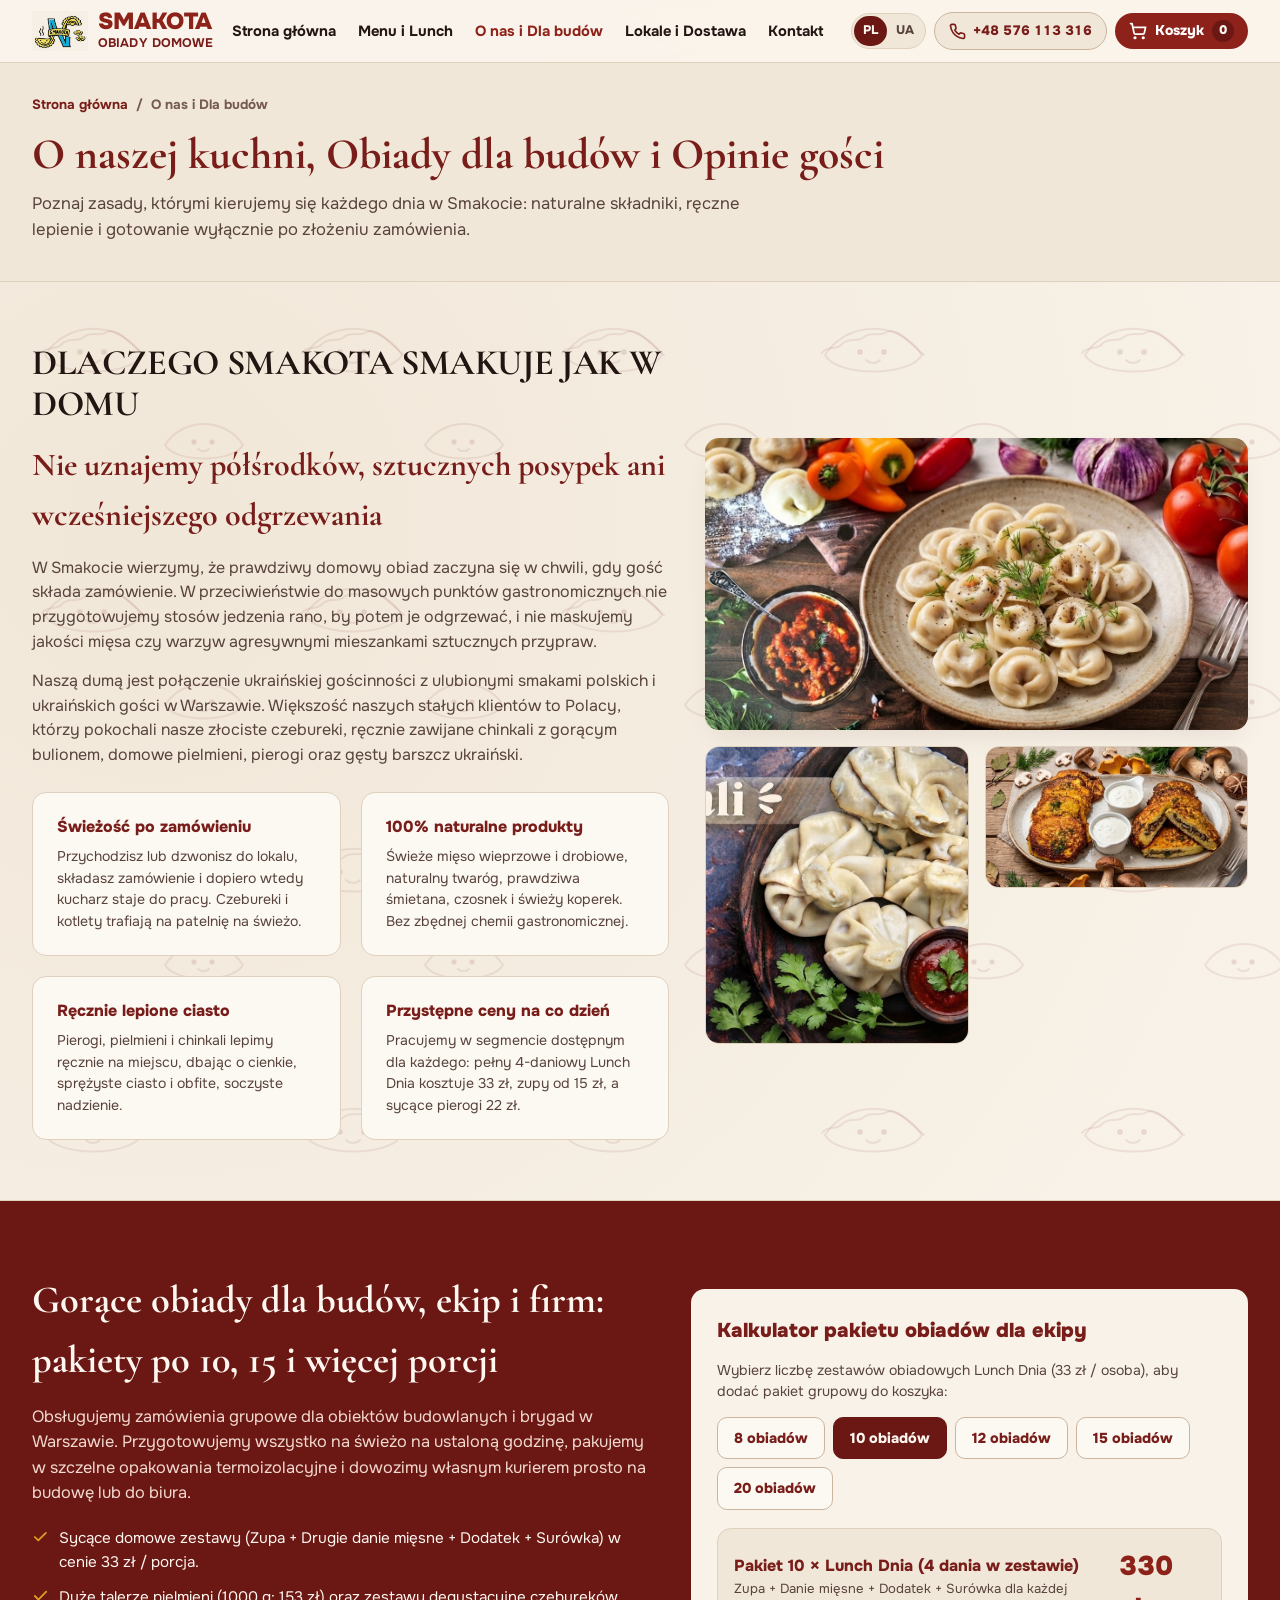
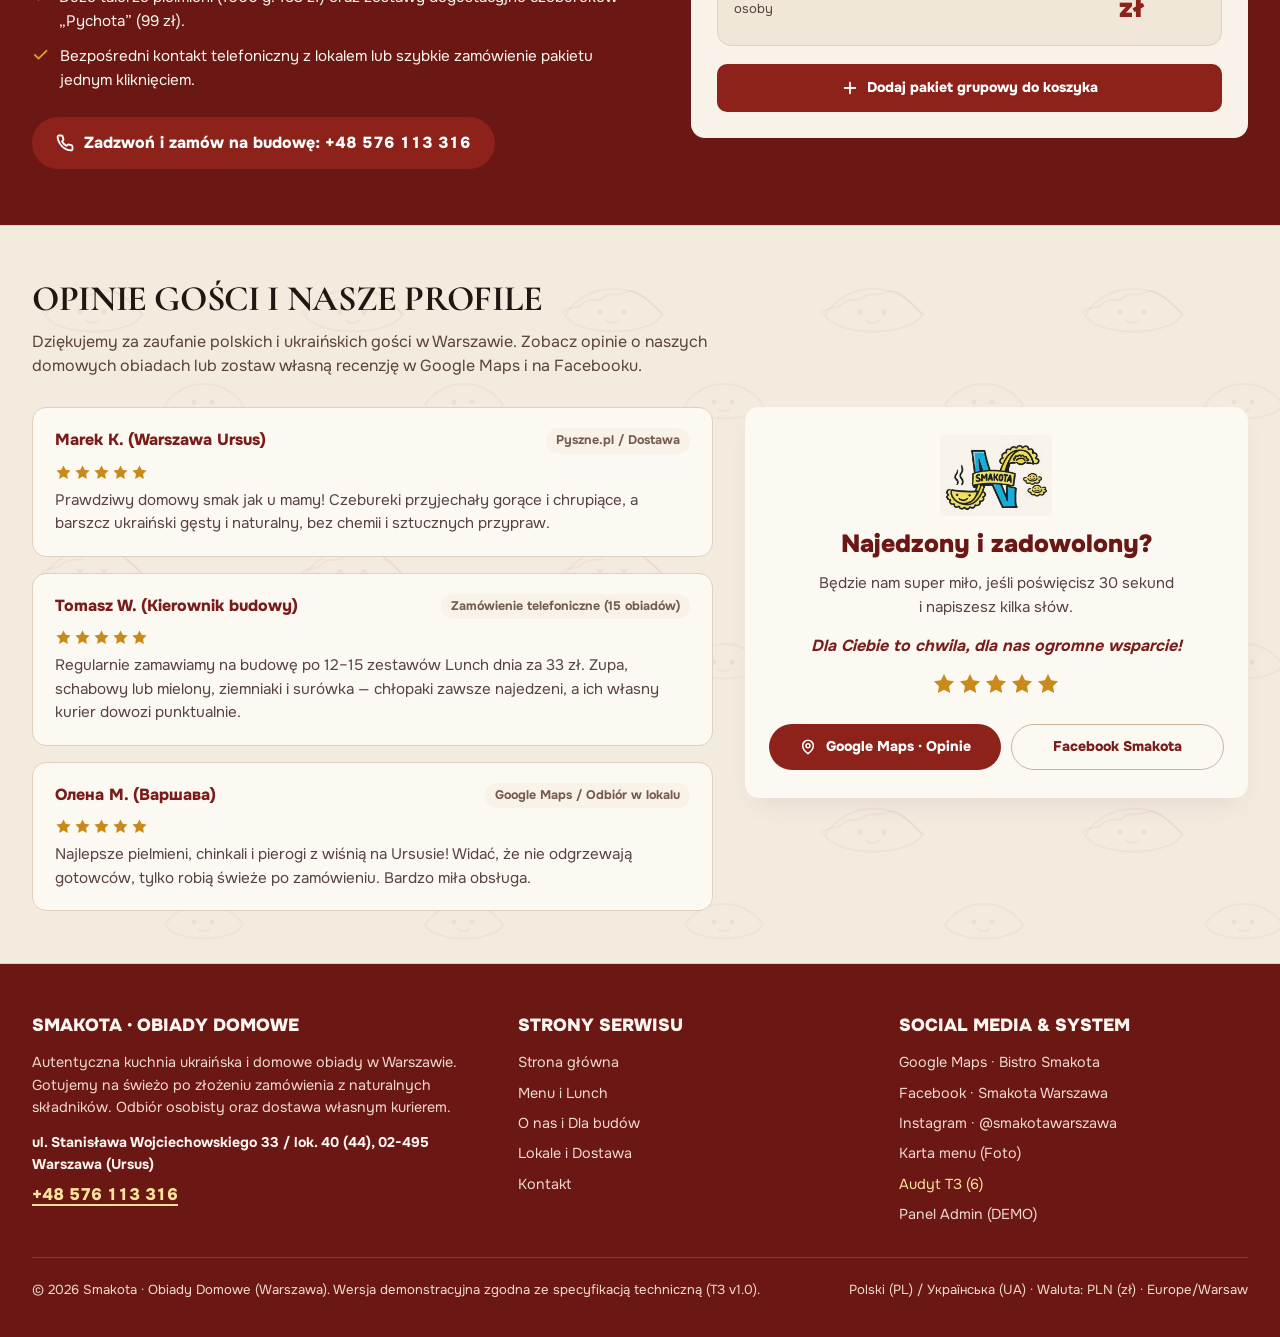
==== about.html @ e8332e4a "Redesign multi-page Smakota site (Home, Menu, Contact, Locations) and complete mobile version" ====
<!DOCTYPE html>
<html lang="pl">
<head>
  <meta charset="UTF-8" />
  <meta name="viewport" content="width=device-width, initial-scale=1.0" />
  <title>O nas, Obiady dla budów i Opinie · Smakota Obiady Domowe Warszawa</title>
  <meta name="description" content="Poznaj kuchnię Smakota w Warszawie: gotujemy na świeżo po zamówieniu z naturalnych składników. Pakiety 10–15+ obiadów dla budów i firm oraz opinie gości." />
  <link rel="preconnect" href="https://fonts.googleapis.com" />
  <link rel="preconnect" href="https://fonts.gstatic.com" crossorigin />
  <link href="https://fonts.googleapis.com/css2?family=Cormorant+Garamond:ital,wght@0,600;0,700;1,600;1,700&family=Onest:wght@400;500;600;700;800&family=Yeseva+One&display=swap" rel="stylesheet" />
  <link rel="stylesheet" href="styles.css" />
</head>
<body>

  <header class="site-header">
    <div class="container header-inner">
      <a href="index.html" class="brand-lockup">
        <img src="img/smakota-logo.png" alt="Logo Smakota" class="brand-logo-img" width="56" height="42" />
        <div class="brand-text-wrap">
          <span class="brand-title">SMAKOTA</span>
          <span class="brand-subtitle" data-i18n="brandSubtitle">OBIADY DOMOWE</span>
        </div>
      </a>

      <nav class="main-nav" aria-label="Główna nawigacja">
        <a href="index.html" class="nav-link" data-i18n="navHome">Strona główna</a>
        <a href="menu.html" class="nav-link" data-i18n="navMenu">Menu i Lunch</a>
        <a href="about.html" class="nav-link active" data-i18n="navAbout">O nas i Dla budów</a>
        <a href="locations.html" class="nav-link" data-i18n="navLocations">Lokale i Dostawa</a>
        <a href="contact.html" class="nav-link" data-i18n="navContact">Kontakt</a>
      </nav>

      <div class="header-actions">
        <div class="lang-switcher" role="group" aria-label="Wybór języka">
          <button type="button" class="lang-btn active" data-lang="pl">PL</button>
          <button type="button" class="lang-btn" data-lang="uk">UA</button>
        </div>

        <a href="tel:+48576113316" class="header-call-btn phone-link" id="headerPhoneLink">
          <svg width="17" height="17" viewBox="0 0 24 24" fill="none" stroke="currentColor" stroke-width="2.3" stroke-linecap="round" stroke-linejoin="round" aria-hidden="true"><path d="M22 16.92v3a2 2 0 0 1-2.18 2 19.79 19.79 0 0 1-8.63-3.07 19.5 19.5 0 0 1-6-6 19.79 19.79 0 0 1-3.07-8.67A2 2 0 0 1 4.11 2h3a2 2 0 0 1 2 1.72 12.84 12.84 0 0 0 .7 2.81 2 2 0 0 1-.45 2.11L8.09 9.91a16 16 0 0 0 6 6l1.27-1.27a2 2 0 0 1 2.11-.45 12.84 12.84 0 0 0 2.81.7A2 2 0 0 1 22 16.92z"/></svg>
          <span id="headerPhoneText">+48 576 113 316</span>
        </a>

        <button type="button" class="header-cart-btn" id="openCartBtn" aria-label="Otwórz koszyk">
          <svg width="18" height="18" viewBox="0 0 24 24" fill="none" stroke="currentColor" stroke-width="2.3" stroke-linecap="round" stroke-linejoin="round" aria-hidden="true"><circle cx="8" cy="21" r="1"/><circle cx="19" cy="21" r="1"/><path d="M2.05 2.05h2l2.66 12.42a2 2 0 0 0 2 1.58h9.78a2 2 0 0 0 1.95-1.57l1.65-7.43H5.12"/></svg>
          <span data-i18n="cartBtnLabel">Koszyk</span>
          <span class="cart-badge tabular-nums" id="headerCartCount">0</span>
        </button>

        <button type="button" class="mobile-menu-toggle" id="mobileMenuToggle" aria-label="Menu" aria-expanded="false" aria-controls="mobileNavDrawer">
          <svg width="20" height="20" viewBox="0 0 24 24" fill="none" stroke="currentColor" stroke-width="2.2" stroke-linecap="round" stroke-linejoin="round" aria-hidden="true"><line x1="4" x2="20" y1="6" y2="6"/><line x1="4" x2="20" y1="12" y2="12"/><line x1="4" x2="20" y1="18" y2="18"/></svg>
        </button>
      </div>
    </div>
  </header>

  <main>
    <!-- PAGE HERO -->
    <section class="page-hero">
      <div class="container">
        <nav class="breadcrumb-nav" aria-label="Breadcrumb">
          <a href="index.html" data-i18n="navHome">Strona główna</a>
          <span>/</span>
          <span data-i18n="navAbout">O nas i Dla budów</span>
        </nav>
        <h1 class="page-hero-title" data-i18n="aboutPageTitle">O naszej kuchni, Obiady dla budów i Opinie gości</h1>
        <p class="page-hero-lead" data-i18n="aboutPageLead">
          Poznaj zasady, którymi kierujemy się każdego dnia w Smakocie: naturalne składniki, ręczne lepienie i gotowanie wyłącznie po złożeniu zamówienia.
        </p>
      </div>
    </section>

    <!-- 1. OUR STORY & CULINARY PHILOSOPHY -->
    <section class="menu-section">
      <div class="container">
        <div class="about-story-grid">
          <div>
            <h2 class="stamp-heading lg" style="margin-bottom: 16px;" data-i18n="aboutStoryHeading">DLACZEGO SMAKOTA SMAKUJE JAK W DOMU</h2>
            <h3 style="font-family: var(--font-serif-folk); font-size: clamp(1.5rem, 2.5vw, 2.1rem); color: var(--ink-burgundy); margin-bottom: 16px;" data-i18n="aboutStoryTitle">
              Nie uznajemy półśrodków, sztucznych posypek ani wcześniejszego odgrzewania
            </h3>
            <p style="font-size: 1rem; color: var(--ink-secondary); margin-bottom: 14px;" data-i18n="aboutStoryP1">
              W Smakocie wierzymy, że prawdziwy domowy obiad zaczyna się w chwili, gdy gość składa zamówienie. W przeciwieństwie do masowych punktów gastronomicznych nie przygotowujemy stosów jedzenia rano, by potem je odgrzewać, i nie maskujemy jakości mięsa czy warzyw agresywnymi mieszankami sztucznych przypraw.
            </p>
            <p style="font-size: 1rem; color: var(--ink-secondary); margin-bottom: 24px;" data-i18n="aboutStoryP2">
              Naszą dumą jest połączenie ukraińskiej gościnności z ulubionymi smakami polskich i ukraińskich gości w Warszawie. Większość naszych stałych klientów to Polacy, którzy pokochali nasze złociste czebureki, ręcznie zawijane chinkali z gorącym bulionem, domowe pielmieni, pierogi oraz gęsty barszcz ukraiński.
            </p>

            <div class="values-grid">
              <div class="value-card">
                <h4 style="font-family: var(--font-stamp-display); font-weight: 800; color: var(--ink-burgundy); margin-bottom: 6px;" data-i18n="val1Title">Świeżość po zamówieniu</h4>
                <p style="font-size: 0.88rem; color: var(--ink-secondary);" data-i18n="val1Desc">Przychodzisz lub dzwonisz do lokalu, składasz zamówienie i dopiero wtedy kucharz staje do pracy. Czebureki i kotlety trafiają na patelnię na świeżo.</p>
              </div>
              <div class="value-card">
                <h4 style="font-family: var(--font-stamp-display); font-weight: 800; color: var(--ink-burgundy); margin-bottom: 6px;" data-i18n="val2Title">100% naturalne produkty</h4>
                <p style="font-size: 0.88rem; color: var(--ink-secondary);" data-i18n="val2Desc">Świeże mięso wieprzowe i drobiowe, naturalny twaróg, prawdziwa śmietana, czosnek i świeży koperek. Bez zbędnej chemii gastronomicznej.</p>
              </div>
              <div class="value-card">
                <h4 style="font-family: var(--font-stamp-display); font-weight: 800; color: var(--ink-burgundy); margin-bottom: 6px;" data-i18n="val3Title">Ręcznie lepione ciasto</h4>
                <p style="font-size: 0.88rem; color: var(--ink-secondary);" data-i18n="val3Desc">Pierogi, pielmieni i chinkali lepimy ręcznie na miejscu, dbając o cienkie, sprężyste ciasto i obfite, soczyste nadzienie.</p>
              </div>
              <div class="value-card">
                <h4 style="font-family: var(--font-stamp-display); font-weight: 800; color: var(--ink-burgundy); margin-bottom: 6px;" data-i18n="val4Title">Przystępne ceny na co dzień</h4>
                <p style="font-size: 0.88rem; color: var(--ink-secondary);" data-i18n="val4Desc">Pracujemy w segmencie dostępnym dla każdego: pełny 4-daniowy Lunch Dnia kosztuje 33 zł, zupy od 15 zł, a sycące pierogi 22 zł.</p>
              </div>
            </div>
          </div>

          <div style="display: flex; flex-direction: column; gap: 16px;">
            <img src="img/clean/pielmieni.jpg" alt="Domowe Pielmieni Smakota" style="border-radius: var(--radius-card); box-shadow: var(--shadow-soft); width: 100%;" />
            <div style="display: grid; grid-template-columns: repeat(2, 1fr); gap: 16px;">
              <img src="img/clean/chinkali-mieso.jpg" alt="Chinkali z mięsem Smakota" style="border-radius: var(--radius-card); border: 1px solid var(--border-warm); width: 100%;" />
              <img src="img/clean/placki.jpg" alt="Placki ziemniaczane Smakota" style="border-radius: var(--radius-card); border: 1px solid var(--border-warm); width: 100%;" />
            </div>
          </div>
        </div>
      </div>
    </section>

    <!-- 2. B2B / CONSTRUCTION SITES & GROUP ORDERS (10–15+ OBIADÓW) -->
    <section class="b2b-section" id="b2b-section">
      <div class="container b2b-grid">
        <div>
          <h2 class="b2b-title" data-i18n="b2bTitle">
            Gorące obiady dla budów, ekip i firm: pakiety po 10, 15 i więcej porcji
          </h2>
          <p class="b2b-lead" data-i18n="b2bLead">
            Obsługujemy zamówienia grupowe dla obiektów budowlanych i brygad w Warszawie. Przygotowujemy wszystko na świeżo na ustaloną godzinę, pakujemy w szczelne opakowania termoizolacyjne i dowozimy własnym kurierem prosto na budowę lub do biura.
          </p>
          <div class="b2b-perks">
            <div class="b2b-perk-item">
              <svg width="20" height="20" viewBox="0 0 24 24" fill="none" stroke="#DDA022" stroke-width="2.5" stroke-linecap="round" stroke-linejoin="round" aria-hidden="true"><path d="M20 6 9 17l-5-5"/></svg>
              <span data-i18n="b2bPerk1">Sycące domowe zestawy (Zupa + Drugie danie mięsne + Dodatek + Surówka) w cenie 33 zł / porcja.</span>
            </div>
            <div class="b2b-perk-item">
              <svg width="20" height="20" viewBox="0 0 24 24" fill="none" stroke="#DDA022" stroke-width="2.5" stroke-linecap="round" stroke-linejoin="round" aria-hidden="true"><path d="M20 6 9 17l-5-5"/></svg>
              <span data-i18n="b2bPerk2">Duże talerze pielmieni (1000 g: 153 zł) oraz zestawy degustacyjne czebureków „Pychota” (99 zł).</span>
            </div>
            <div class="b2b-perk-item">
              <svg width="20" height="20" viewBox="0 0 24 24" fill="none" stroke="#DDA022" stroke-width="2.5" stroke-linecap="round" stroke-linejoin="round" aria-hidden="true"><path d="M20 6 9 17l-5-5"/></svg>
              <span data-i18n="b2bPerk3">Bezpośredni kontakt telefoniczny z lokalem lub szybkie zamówienie pakietu jednym kliknięciem.</span>
            </div>
          </div>
          <a href="tel:+48576113316" class="btn-primary phone-link">
            <svg width="18" height="18" viewBox="0 0 24 24" fill="none" stroke="currentColor" stroke-width="2.4" stroke-linecap="round" stroke-linejoin="round" aria-hidden="true"><path d="M22 16.92v3a2 2 0 0 1-2.18 2 19.79 19.79 0 0 1-8.63-3.07 19.5 19.5 0 0 1-6-6 19.79 19.79 0 0 1-3.07-8.67A2 2 0 0 1 4.11 2h3a2 2 0 0 1 2 1.72 12.84 12.84 0 0 0 .7 2.81 2 2 0 0 1-.45 2.11L8.09 9.91a16 16 0 0 0 6 6l1.27-1.27a2 2 0 0 1 2.11-.45 12.84 12.84 0 0 0 2.81.7A2 2 0 0 1 22 16.92z"/></svg>
            <span data-i18n="b2bCallBtn">Zadzwoń i zamów na budowę: +48 576 113 316</span>
          </a>
        </div>

        <div class="b2b-calculator-card">
          <h3 class="b2b-calc-title" data-i18n="b2bCalcTitle">Kalkulator pakietu obiadów dla ekipy</h3>
          <p style="font-size: 0.88rem; color: var(--ink-secondary); margin-bottom: 14px;" data-i18n="b2bCalcSub">
            Wybierz liczbę zestawów obiadowych Lunch Dnia (33 zł / osoba), aby dodać pakiet grupowy do koszyka:
          </p>
          <div class="b2b-preset-pills" id="b2bPresetPills"></div>
          <div class="b2b-calc-summary">
            <div>
              <div style="font-weight: 800; color: var(--ink-burgundy);" id="b2bCalcPackageLabel">Pakiet 10 × Lunch Dnia (4 dania)</div>
              <div style="font-size: 0.82rem; color: var(--ink-secondary);" data-i18n="b2bCalcNote">Zupa + Danie mięsne + Dodatek + Surówka dla każdej osoby</div>
            </div>
            <div class="b2b-total-price tabular-nums" id="b2bCalcTotal">330 zł</div>
          </div>
          <button type="button" class="btn-add-dish" style="width: 100%; padding: 13px;" id="addB2bPackageBtn">
            <svg width="18" height="18" viewBox="0 0 24 24" fill="none" stroke="currentColor" stroke-width="2.4" stroke-linecap="round" stroke-linejoin="round" aria-hidden="true"><path d="M12 5v14"/><path d="M5 12h14"/></svg>
            <span data-i18n="b2bAddBtn">Dodaj pakiet grupowy do koszyka</span>
          </button>
        </div>
      </div>
    </section>

    <!-- 3. REVIEWS & TABLE-TENT QR CARD SECTION -->
    <section class="reviews-section" id="reviews-section">
      <div class="container">
        <div class="section-header-bar">
          <div class="section-heading-group">
            <h2 class="stamp-heading lg" data-i18n="reviewsHeading">OPINIE GOŚCI I NASZE PROFILE</h2>
            <p class="section-lead" data-i18n="reviewsLead">
              Dziękujemy za zaufanie polskich i ukraińskich gości w Warszawie. Zobacz opinie o naszych domowych obiadach lub zostaw własną recenzję w Google Maps i na Facebooku.
            </p>
          </div>
        </div>

        <div class="reviews-layout">
          <div class="reviews-cards-stack" id="reviewsListContainer"></div>

          <aside class="table-tent-card">
            <img src="img/smakota-logo.png" alt="Smakota Logo" class="tent-logo" width="112" height="80" />
            <h3 class="tent-heading" data-i18n="tentHeading">Najedzony i zadowolony?</h3>
            <p class="tent-body" data-i18n="tentBody">
              Będzie nam super miło, jeśli poświęcisz 30 sekund i napiszesz kilka słów.
            </p>
            <p class="tent-italic" data-i18n="tentItalic">
              Dla Ciebie to chwila, dla nas ogromne wsparcie!
            </p>
            <div class="review-stars" aria-label="5 gwiazdek">
              <svg width="24" height="24" viewBox="0 0 24 24" fill="currentColor"><polygon points="12 2 15.09 8.26 22 9.27 17 14.14 18.18 21.02 12 17.77 5.82 21.02 7 14.14 2 9.27 8.91 8.26 12 2"/></svg>
              <svg width="24" height="24" viewBox="0 0 24 24" fill="currentColor"><polygon points="12 2 15.09 8.26 22 9.27 17 14.14 18.18 21.02 12 17.77 5.82 21.02 7 14.14 2 9.27 8.91 8.26 12 2"/></svg>
              <svg width="24" height="24" viewBox="0 0 24 24" fill="currentColor"><polygon points="12 2 15.09 8.26 22 9.27 17 14.14 18.18 21.02 12 17.77 5.82 21.02 7 14.14 2 9.27 8.91 8.26 12 2"/></svg>
              <svg width="24" height="24" viewBox="0 0 24 24" fill="currentColor"><polygon points="12 2 15.09 8.26 22 9.27 17 14.14 18.18 21.02 12 17.77 5.82 21.02 7 14.14 2 9.27 8.91 8.26 12 2"/></svg>
              <svg width="24" height="24" viewBox="0 0 24 24" fill="currentColor"><polygon points="12 2 15.09 8.26 22 9.27 17 14.14 18.18 21.02 12 17.77 5.82 21.02 7 14.14 2 9.27 8.91 8.26 12 2"/></svg>
            </div>
            <div style="display: flex; flex-wrap: wrap; justify-content: center; gap: 10px; width: 100%; margin-top: 6px;">
              <a href="https://share.google/1MwYUzSfKmWTu60fy" target="_blank" rel="noopener noreferrer" class="btn-primary" style="flex: 1 1 180px; padding: 11px 16px; font-size: 0.88rem;">
                <svg width="16" height="16" viewBox="0 0 24 24" fill="none" stroke="currentColor" stroke-width="2.3" stroke-linecap="round" stroke-linejoin="round" aria-hidden="true"><path d="M20 10c0 6-8 12-8 12s-8-6-8-12a8 8 0 0 1 16 0Z"/><circle cx="12" cy="10" r="3"/></svg>
                <span data-i18n="btnGoogleMapsReview">Google Maps · Opinie</span>
              </a>
              <a href="https://www.facebook.com/profile.php?id=61577930057347" target="_blank" rel="noopener noreferrer" class="btn-secondary-outline" style="flex: 1 1 160px; padding: 11px 16px; font-size: 0.88rem;">
                <span>Facebook Smakota</span>
              </a>
            </div>
          </aside>
        </div>
      </div>
    </section>
  </main>

  <footer class="site-footer">
    <div class="container">
      <div class="footer-grid">
        <div>
          <h3 class="footer-heading">SMAKOTA · OBIADY DOMOWE</h3>
          <p style="font-size: 0.9rem; color: var(--ink-on-burgundy-soft); max-width: 44ch; margin-bottom: 14px;" data-i18n="footerAbout">
            Autentyczna kuchnia ukraińska i domowe obiady w Warszawie. Gotujemy na świeżo po złożeniu zamówienia z naturalnych składników. Odbiór osobisty oraz dostawa własnym kurierem.
          </p>
          <div style="font-size: 0.88rem; color: var(--ink-on-burgundy); font-weight: 700;">
            ul. Stanisława Wojciechowskiego 33 / lok. 40 (44), 02-495 Warszawa (Ursus)
          </div>
          <div style="margin-top: 6px;">
            <a href="tel:+48576113316" class="phone-link" style="color: #FFE39E; font-weight: 800; font-size: 1.05rem;">+48 576 113 316</a>
          </div>
        </div>

        <div>
          <h3 class="footer-heading" data-i18n="footerNavTitle">Strony serwisu</h3>
          <ul class="footer-links">
            <li><a href="index.html" data-i18n="navHome">Strona główna</a></li>
            <li><a href="menu.html" data-i18n="navMenu">Menu i Lunch 33 zł</a></li>
            <li><a href="about.html" data-i18n="navAbout">O nas i Dla budów (10–15+)</a></li>
            <li><a href="locations.html" data-i18n="navLocations">Lokale i Dostawa</a></li>
            <li><a href="contact.html" data-i18n="navContact">Kontakt</a></li>
          </ul>
        </div>

        <div>
          <h3 class="footer-heading" data-i18n="footerSocialTitle">Social Media &amp; System</h3>
          <ul class="footer-links">
            <li><a href="https://share.google/1MwYUzSfKmWTu60fy" target="_blank" rel="noopener noreferrer">Google Maps · Bistro Smakota</a></li>
            <li><a href="https://www.facebook.com/profile.php?id=61577930057347" target="_blank" rel="noopener noreferrer">Facebook · Smakota Warszawa</a></li>
            <li><a href="https://www.instagram.com/smakotawarszawa/" target="_blank" rel="noopener noreferrer">Instagram · @smakotawarszawa</a></li>
            <li><button type="button" id="footerOriginalMenuBtn" style="color: var(--ink-on-burgundy-soft); font-size: 0.9rem; text-align: left;" data-i18n="btnOriginalMenu">Karta menu (Foto)</button></li>
            <li><button type="button" id="footerAuditBtn" style="color: #FFE39E; font-size: 0.9rem; text-align: left;" data-i18n="btnAuditTz">Audyt ТЗ (6)</button></li>
            <li><button type="button" id="footerAdminBtn" style="color: var(--ink-on-burgundy-soft); font-size: 0.9rem; text-align: left;" data-i18n="btnAdminDemo">Panel Admin (DEMO)</button></li>
          </ul>
        </div>
      </div>

      <div class="footer-bottom">
        <span>© 2026 Smakota · Obiady Domowe (Warszawa). Wersja demonstracyjna zgodna ze specyfikacją techniczną (ТЗ v1.0).</span>
        <span>Polski (PL) / Українська (UA) · Waluta: PLN (zł) · Europe/Warsaw</span>
      </div>
    </div>
  </footer>

  <div class="mobile-bottom-bar">
    <a href="tel:+48576113316" class="btn-call-burgundy phone-link" style="flex: 1; padding: 11px 12px; font-size: 0.86rem;">
      <svg width="16" height="16" viewBox="0 0 24 24" fill="none" stroke="currentColor" stroke-width="2.4" stroke-linecap="round" stroke-linejoin="round" aria-hidden="true"><path d="M22 16.92v3a2 2 0 0 1-2.18 2 19.79 19.79 0 0 1-8.63-3.07 19.5 19.5 0 0 1-6-6 19.79 19.79 0 0 1-3.07-8.67A2 2 0 0 1 4.11 2h3a2 2 0 0 1 2 1.72 12.84 12.84 0 0 0 .7 2.81 2 2 0 0 1-.45 2.11L8.09 9.91a16 16 0 0 0 6 6l1.27-1.27a2 2 0 0 1 2.11-.45 12.84 12.84 0 0 0 2.81.7A2 2 0 0 1 22 16.92z"/></svg>
      <span data-i18n="mobileCallBtn">Zadzwoń</span>
    </a>
    <button type="button" class="btn-primary" id="mobileCartBtn" style="flex: 1.4; padding: 11px 14px; font-size: 0.88rem;">
      <svg width="16" height="16" viewBox="0 0 24 24" fill="none" stroke="currentColor" stroke-width="2.4" stroke-linecap="round" stroke-linejoin="round" aria-hidden="true"><circle cx="8" cy="21" r="1"/><circle cx="19" cy="21" r="1"/><path d="M2.05 2.05h2l2.66 12.42a2 2 0 0 0 2 1.58h9.78a2 2 0 0 0 1.95-1.57l1.65-7.43H5.12"/></svg>
      <span data-i18n="cartBtnLabel">Koszyk</span>
      <span class="cart-badge tabular-nums" id="mobileCartCount">0</span>
    </button>
  </div>

  <script src="data/menu-data.js"></script>
  <script src="app.js"></script>
</body>
</html>
---- styles.css ----
/* ==========================================================================
   SMAKOTA — OBIADY DOMOWE (WARSZAWA)
   Visual System Derived from Official Printed Menu, Table Tents & 21 Dish Banners
   ========================================================================== */

:root {
  /* Core Surfaces — Warm Linen Paper (#F8F2E8 from Photo 4), Flour Dough & Mahogany Borscht */
  --bg-parchment: #F8F2E8;
  --bg-parchment-deep: #F1E7D8;
  --bg-dough: #E8D9C5;
  --bg-rolling-pin: #E5D1B5;
  --bg-card: #FCF8F2;
  --bg-card-tinted: #F3EAE0;

  /* Burgundy Banner Surfaces (Zero pitch-black boxes) */
  --surface-burgundy: #6B1714;
  --surface-burgundy-rich: #7E1E1A;
  --surface-burgundy-deep: #4A100D;
  --surface-stamp: #6B1714;
  --surface-stamp-soft: #54120F;

  /* Brand Accents — Deep Borscht Burgundy & Warm Terracotta */
  --accent-terracotta: #8C2219;
  --accent-terracotta-hover: #6B1714;
  --accent-terracotta-stamp: #7A1E1A;
  --accent-gold: #C98A1C;
  --accent-gold-soft: #F7E4B8;
  --accent-logo-blue: #1B84C4;
  --accent-dill: #1E5227;
  --accent-dill-bg: #E6F2E8;

  /* Typography Inks — Warm Espresso & Burgundy (matching Photo 4) */
  --ink-primary: #221512;
  --ink-burgundy: #781D19;
  --ink-on-rolling-pin: #6E160D;
  --ink-secondary: #58433C;
  --ink-muted: #755A50;
  --ink-on-burgundy: #FDF7F0;
  --ink-on-burgundy-soft: #F2DAD0;
  --ink-on-stamp: #FDF7F0;

  /* Borders & Soft Offset Shadows */
  --border-warm: #E0D0BE;
  --border-warm-strong: #CBB59D;
  --shadow-soft: 0 12px 28px -10px rgba(58, 20, 14, 0.10);
  --shadow-elevated: 0 18px 40px -12px rgba(54, 14, 10, 0.16);

  /* Typography Families */
  --font-serif-folk: 'Cormorant Garamond', 'Yeseva One', Georgia, serif;
  --font-stamp-display: 'Onest', system-ui, -apple-system, sans-serif;
  --font-body: 'Onest', -apple-system, BlinkMacSystemFont, sans-serif;

  /* Radii & Transitions */
  --radius-card: 14px;
  --radius-control: 10px;
  --radius-pill: 999px;
  --ease-out-expo: cubic-bezier(0.16, 1, 0.3, 1);
}

/* Browser Surface Theming */
*,
*::before,
*::after {
  box-sizing: border-box;
  margin: 0;
  padding: 0;
}

::selection {
  background-color: var(--surface-burgundy);
  color: var(--ink-on-burgundy);
}

html {
  scroll-behavior: smooth;
  background-color: var(--bg-parchment);
  color: var(--ink-primary);
  font-family: var(--font-body);
  font-size: 16px;
  line-height: 1.55;
  caret-color: var(--accent-terracotta);
  -webkit-font-smoothing: antialiased;
}

/* Custom Scrollbar */
::-webkit-scrollbar {
  width: 11px;
  height: 11px;
}

::-webkit-scrollbar-track {
  background: var(--bg-parchment-deep);
}

::-webkit-scrollbar-thumb {
  background: var(--border-warm-strong);
  border-radius: 6px;
  border: 2px solid var(--bg-parchment-deep);
}

::-webkit-scrollbar-thumb:hover {
  background: var(--surface-burgundy);
}

:focus-visible {
  outline: 2.5px solid var(--accent-terracotta);
  outline-offset: 3px;
}

a {
  color: var(--ink-burgundy);
  text-underline-offset: 0.22em;
  text-decoration-thickness: 1.5px;
  transition: color 0.2s var(--ease-out-expo);
}

a:hover {
  color: var(--accent-terracotta);
}

img {
  max-width: 100%;
  display: block;
}

button,
input,
select,
textarea {
  font: inherit;
  color: inherit;
}

button {
  cursor: pointer;
  border: none;
  background: none;
}

.tabular-nums,
.price-tag,
.cart-count,
.phone-link,
.stat-num {
  font-variant-numeric: tabular-nums;
}

/* Subtle Hand-Drawn Pelmeni / Varenyky Watermark Background (Preserved across site) */
body {
  background-color: var(--bg-parchment);
  background-image:
    url("data:image/svg+xml,%3Csvg xmlns='http://www.w3.org/2000/svg' width='260' height='260' viewBox='0 0 260 260' fill='none' stroke='%23781D19' stroke-opacity='0.085' stroke-width='2' stroke-linecap='round' stroke-linejoin='round'%3E%3Cpath d='M45 95c22-35 75-35 97 0-12 22-85 22-97 0z'/%3E%3Cpath d='M42 93c6-8 14-2 20-9 7-7 15-1 22-7 8-6 16 0 23-5 7-4 15 3 21 9 6 5 11 10 16 14'/%3E%3Ccircle cx='80' cy='92' r='2' fill='%23781D19' fill-opacity='0.085'/%3E%3Ccircle cx='104' cy='92' r='2' fill='%23781D19' fill-opacity='0.085'/%3E%3Cpath d='M86 100c4 4 10 4 14 0'/%3E%3Cpath d='M165 185c18-28 60-28 78 0-10 18-68 18-78 0z'/%3E%3Ccircle cx='194' cy='182' r='1.8' fill='%23781D19' fill-opacity='0.085'/%3E%3Ccircle cx='212' cy='182' r='1.8' fill='%23781D19' fill-opacity='0.085'/%3E%3Cpath d='M198 189c3 3 8 3 11 0'/%3E%3C/svg%3E"),
    radial-gradient(circle at 12% 18%, rgba(232, 217, 197, 0.45) 0%, transparent 45%);
  color: var(--ink-primary);
  overflow-x: clip;
  padding-bottom: 76px;
}

@media (min-width: 960px) {
  body {
    padding-bottom: 0;
  }
}

.container {
  width: 100%;
  max-width: 1320px;
  margin: 0 auto;
  padding: 0 16px;
  min-width: 0;
}

@media (min-width: 768px) {
  .container {
    padding: 0 32px;
  }
}

main,
section,
header,
footer {
  max-width: 100vw;
  overflow-x: clip;
}

/* ==========================================================================
   1. VYSHYVANKA & TOP BRANCH UTILITY BAR
   ========================================================================== */

.vyshyvanka-trim {
  height: 10px;
  width: 100%;
  background-color: var(--surface-burgundy);
  background-image: url("data:image/svg+xml,%3Csvg xmlns='http://www.w3.org/2000/svg' width='40' height='10' viewBox='0 0 40 10'%3E%3Cpath fill='%23FAF4EB' fill-opacity='0.88' d='M4 1h2v2H4V1zm4 0h2v2H8V1zM6 3h2v2H6V3zM2 3h2v2H2V3zm8 0h2v2h-2V3zM4 5h2v2H4V5zm4 0h2v2H8V5zM6 7h2v2H6V7zm18-6h2v2h-2V1zm4 0h2v2h-2V1zm-2 2h2v2h-2V3zm-4 0h2v2h-2V3zm8 0h2v2h-2V3zm-6 2h2v2h-2V5zm4 0h2v2h-2V5zm-2 2h2v2h-2V7z'/%3E%3C/svg%3E");
  background-repeat: repeat-x;
  background-position: center;
}

.utility-bar {
  background-color: var(--surface-burgundy-deep);
  color: var(--ink-on-burgundy);
  font-size: 0.85rem;
  padding: 8px 0;
  border-bottom: 1px solid rgba(250, 244, 235, 0.14);
}

.utility-bar-inner {
  display: flex;
  flex-wrap: wrap;
  align-items: center;
  justify-content: space-between;
  gap: 10px 16px;
}

.utility-left,
.utility-right {
  display: flex;
  flex-wrap: wrap;
  align-items: center;
  gap: 10px 14px;
}

.branch-selector-pill {
  display: inline-flex;
  align-items: center;
  gap: 8px;
  background-color: rgba(250, 244, 235, 0.12);
  color: var(--ink-on-burgundy);
  padding: 5px 12px;
  border-radius: var(--radius-pill);
  font-weight: 600;
  transition: background-color 0.2s var(--ease-out-expo);
}

.branch-selector-pill:hover {
  background-color: rgba(250, 244, 235, 0.22);
}

.status-dot {
  width: 8px;
  height: 8px;
  border-radius: 50%;
  background-color: #5CE07A;
  flex-shrink: 0;
}

.status-dot.warning {
  background-color: var(--accent-gold);
}

.utility-hours {
  color: var(--ink-on-burgundy-soft);
  display: none;
  align-items: center;
  gap: 6px;
}

@media (min-width: 860px) {
  .utility-hours {
    display: inline-flex;
  }
}

.utility-btn {
  display: inline-flex;
  align-items: center;
  gap: 6px;
  padding: 4px 11px;
  border-radius: var(--radius-pill);
  background-color: rgba(250, 244, 235, 0.11);
  color: var(--ink-on-burgundy);
  font-weight: 600;
  font-size: 0.8rem;
  transition: background-color 0.2s var(--ease-out-expo);
}

.utility-btn:hover {
  background-color: var(--accent-terracotta);
  color: #fff;
}

.utility-btn.demo-badge {
  background-color: rgba(221, 160, 34, 0.22);
  color: #FFE39E;
}

.utility-btn.demo-badge:hover {
  background-color: var(--accent-gold);
  color: var(--ink-primary);
}

/* ==========================================================================
   2. MAIN STICKY HEADER (WITH OFFICIAL LOGO & ROLLING-PIN WORDMARK)
   ========================================================================== */

.site-header {
  position: sticky;
  top: 0;
  z-index: 90;
  background-color: rgba(250, 244, 235, 0.95);
  backdrop-filter: blur(10px);
  border-bottom: 1px solid var(--border-warm);
}

.header-inner {
  display: flex;
  flex-wrap: nowrap;
  align-items: center;
  justify-content: space-between;
  gap: 8px 12px;
  min-height: 58px;
  padding-top: 5px;
  padding-bottom: 5px;
}

@media (min-width: 768px) {
  .header-inner {
    gap: 16px 26px;
    min-height: 62px;
  }
}

.brand-lockup {
  display: inline-flex;
  align-items: center;
  gap: 10px;
  text-decoration: none;
  color: var(--ink-primary);
  min-width: 0;
}

.brand-logo-img {
  width: 48px;
  height: 36px;
  object-fit: contain;
  mix-blend-mode: multiply;
  flex-shrink: 0;
}

@media (min-width: 640px) {
  .brand-logo-img {
    width: 56px;
    height: 42px;
  }
}

.brand-text-wrap {
  display: flex;
  flex-direction: column;
  min-width: 0;
}

.brand-title {
  font-family: var(--font-stamp-display);
  font-weight: 900;
  font-size: 1.25rem;
  letter-spacing: -0.02em;
  line-height: 1.05;
  color: var(--accent-terracotta);
  text-transform: uppercase;
}

@media (min-width: 640px) {
  .brand-title {
    font-size: 1.45rem;
  }
}

.brand-subtitle {
  font-size: 0.65rem;
  font-weight: 700;
  color: var(--ink-burgundy);
  letter-spacing: 0.01em;
}

@media (min-width: 640px) {
  .brand-subtitle {
    font-size: 0.78rem;
    white-space: nowrap;
  }
}

.main-nav {
  display: none;
  align-items: center;
  gap: 18px;
}

@media (min-width: 1120px) {
  .main-nav {
    display: flex;
  }
}

.nav-link {
  text-decoration: none;
  font-weight: 700;
  font-size: 0.92rem;
  color: var(--ink-primary);
  padding: 6px 2px;
  position: relative;
  white-space: nowrap;
}

.nav-link:hover,
.nav-link.active {
  color: var(--accent-terracotta);
}

.header-actions {
  display: flex;
  align-items: center;
  gap: 8px;
  flex-shrink: 0;
}

/* PL / UA Language Switcher */
.lang-switcher {
  display: inline-flex;
  align-items: center;
  background-color: var(--bg-parchment-deep);
  border: 1px solid var(--border-warm);
  border-radius: var(--radius-pill);
  padding: 2px;
}

.lang-btn {
  padding: 5px 9px;
  border-radius: var(--radius-pill);
  font-weight: 800;
  font-size: 0.78rem;
  color: var(--ink-secondary);
  transition: background-color 0.2s var(--ease-out-expo), color 0.2s var(--ease-out-expo);
}

.lang-btn.active {
  background-color: var(--surface-burgundy);
  color: var(--ink-on-burgundy);
}

/* Header Call CTA */
.header-call-btn {
  display: none;
  align-items: center;
  gap: 7px;
  padding: 7px 14px;
  border-radius: var(--radius-pill);
  background-color: var(--bg-parchment-deep);
  border: 1px solid var(--border-warm-strong);
  color: var(--ink-burgundy);
  font-weight: 800;
  font-size: 0.85rem;
  text-decoration: none;
  white-space: nowrap;
  transition: background-color 0.2s var(--ease-out-expo), transform 0.2s var(--ease-out-expo);
}

@media (min-width: 760px) {
  .header-call-btn {
    display: inline-flex;
  }
}

.header-call-btn:hover {
  background-color: var(--bg-dough);
  color: var(--ink-primary);
  transform: translateY(-1px);
}

/* Header Cart Trigger */
.header-cart-btn {
  display: inline-flex;
  align-items: center;
  gap: 6px;
  padding: 7px 13px;
  border-radius: var(--radius-pill);
  background-color: var(--accent-terracotta);
  color: #fff;
  font-weight: 800;
  font-size: 0.84rem;
  white-space: nowrap;
  transition: background-color 0.2s var(--ease-out-expo), transform 0.2s var(--ease-out-expo);
}

.header-cart-btn [data-i18n="cartBtnLabel"] {
  display: none;
}

@media (min-width: 640px) {
  .header-cart-btn {
    padding: 7px 14px;
    font-size: 0.88rem;
    gap: 8px;
  }
  .header-cart-btn [data-i18n="cartBtnLabel"] {
    display: inline;
  }
}

.header-cart-btn:hover {
  background-color: var(--accent-terracotta-hover);
  transform: translateY(-1px);
}

.cart-badge {
  display: inline-flex;
  align-items: center;
  justify-content: center;
  min-width: 22px;
  height: 22px;
  padding: 0 6px;
  border-radius: var(--radius-pill);
  background-color: var(--surface-stamp);
  color: var(--ink-on-burgundy);
  font-size: 0.78rem;
  font-weight: 900;
}

/* ==========================================================================
   3. HERO SECTION — ROLLING-PIN MENU SHEET & LUNCH 33 ZŁ STAMP
   ========================================================================== */

.hero-section {
  position: relative;
  padding: 36px 0 52px;
  border-bottom: 1px solid var(--border-warm);
  overflow: hidden;
}

/* Hand-drawn pierogi & borscht background watermark SVG layer */
.hero-watermark {
  position: absolute;
  inset: 0;
  pointer-events: none;
  opacity: 0.08;
  background-image: url("data:image/svg+xml,%3Csvg xmlns='http://www.w3.org/2000/svg' width='260' height='260' viewBox='0 0 260 260' fill='none' stroke='%235E1914' stroke-width='2.2' stroke-linecap='round' stroke-linejoin='round'%3E%3Cpath d='M45 95c22-35 75-35 97 0-12 22-85 22-97 0z'/%3E%3Cpath d='M42 93c6-8 14-2 20-9 7-7 15-1 22-7 8-6 16 0 23-5 7-4 15 3 21 9 6 5 11 10 16 14'/%3E%3Ccircle cx='80' cy='92' r='2' fill='%235E1914'/%3E%3Ccircle cx='104' cy='92' r='2' fill='%235E1914'/%3E%3Cpath d='M86 100c4 4 10 4 14 0'/%3E%3Cpath d='M165 185c18-28 60-28 78 0-10 18-68 18-78 0z'/%3E%3Ccircle cx='194' cy='182' r='1.8' fill='%235E1914'/%3E%3Ccircle cx='212' cy='182' r='1.8' fill='%235E1914'/%3E%3Cpath d='M198 189c3 3 8 3 11 0'/%3E%3C/svg%3E");
}

.hero-grid {
  position: relative;
  display: grid;
  grid-template-columns: minmax(0, 1fr);
  gap: 32px;
  align-items: start;
}

.hero-left,
.hero-showcase {
  min-width: 0;
}

@media (min-width: 1024px) {
  .hero-grid {
    grid-template-columns: minmax(0, 1.08fr) minmax(0, 0.92fr);
    gap: 44px;
  }
}

/* Iconic Rolling Pin Banner (from top of physical menu & dish photos) */
.rolling-pin-banner {
  display: inline-flex;
  align-items: center;
  margin-bottom: 20px;
  max-width: 100%;
}

.rolling-pin-handle {
  display: none;
  width: 28px;
  height: 15px;
  background-color: var(--bg-rolling-pin);
  position: relative;
  flex-shrink: 0;
}

@media (min-width: 560px) {
  .rolling-pin-handle {
    display: inline-block;
  }
}

.rolling-pin-handle.left {
  border-radius: 99px 4px 4px 99px;
  margin-right: 4px;
}

.rolling-pin-handle.right {
  border-radius: 4px 99px 99px 4px;
  margin-left: 4px;
}

.rolling-pin-body {
  background-color: var(--bg-rolling-pin);
  padding: 10px 16px;
  border-radius: 12px;
  display: flex;
  flex-wrap: wrap;
  align-items: center;
  gap: 12px 18px;
  max-width: 100%;
}

@media (min-width: 560px) {
  .rolling-pin-body {
    padding: 10px 24px;
  }
}

.rolling-pin-wordmark {
  display: flex;
  flex-direction: column;
  line-height: 0.95;
}

.rp-smakota {
  font-family: var(--font-stamp-display);
  font-weight: 800;
  font-size: 1.15rem;
  letter-spacing: 0.08em;
  color: var(--ink-on-rolling-pin);
  text-transform: uppercase;
}

.rp-menu {
  font-family: var(--font-stamp-display);
  font-weight: 900;
  font-size: 2.3rem;
  letter-spacing: -0.03em;
  color: var(--ink-on-rolling-pin);
  text-transform: lowercase;
}

/* Circular Lunch Stamp inside Rolling Pin (from physical menu) */
.lunch-circle-stamp {
  display: inline-flex;
  flex-direction: column;
  align-items: center;
  justify-content: center;
  text-align: center;
  padding: 10px 16px;
  border-radius: 999px;
  border: 2.5px solid var(--accent-terracotta);
  background-color: rgba(250, 244, 235, 0.65);
  color: var(--ink-primary);
  font-size: 0.78rem;
  font-weight: 700;
  line-height: 1.25;
  cursor: pointer;
  transition: transform 0.2s var(--ease-out-expo), background-color 0.2s var(--ease-out-expo);
}

.lunch-circle-stamp:hover {
  background-color: var(--bg-card);
  transform: scale(1.03);
}

.lunch-circle-stamp strong {
  font-size: 0.95rem;
  color: var(--surface-burgundy);
  font-weight: 900;
}

.hero-headline {
  font-family: var(--font-serif-folk);
  font-size: clamp(2.1rem, 4vw, 3.35rem);
  line-height: 1.12;
  letter-spacing: -0.02em;
  color: var(--ink-burgundy);
  margin-bottom: 18px;
  text-wrap: balance;
}

.hero-lead {
  font-size: 1.08rem;
  color: var(--ink-secondary);
  max-width: 62ch;
  margin-bottom: 24px;
}

/* Factual Pillars from Call Transcript */
.hero-pillars {
  display: grid;
  grid-template-columns: 1fr;
  gap: 12px;
  margin-bottom: 28px;
}

@media (min-width: 640px) {
  .hero-pillars {
    grid-template-columns: repeat(3, 1fr);
  }
}

.pillar-item {
  background-color: var(--bg-card);
  border: 1px solid var(--border-warm);
  border-radius: var(--radius-card);
  padding: 14px 16px;
  display: flex;
  flex-direction: column;
  gap: 6px;
}

.pillar-header {
  display: flex;
  align-items: center;
  gap: 8px;
  font-weight: 800;
  font-size: 0.92rem;
  color: var(--ink-burgundy);
}

.pillar-icon {
  color: var(--accent-terracotta);
  flex-shrink: 0;
}

.pillar-text {
  font-size: 0.83rem;
  color: var(--ink-secondary);
  line-height: 1.4;
}

/* Primary Hero CTA Row */
.hero-cta-row {
  display: flex;
  flex-wrap: wrap;
  align-items: center;
  gap: 12px;
  margin-bottom: 24px;
}

.btn-primary {
  display: inline-flex;
  align-items: center;
  justify-content: center;
  gap: 10px;
  padding: 14px 24px;
  border-radius: var(--radius-pill);
  background-color: var(--accent-terracotta);
  color: #fff;
  font-weight: 800;
  font-size: 1rem;
  text-decoration: none;
  transition: background-color 0.2s var(--ease-out-expo), transform 0.2s var(--ease-out-expo);
}

.btn-primary:hover {
  background-color: var(--accent-terracotta-hover);
  color: #fff;
  transform: translateY(-2px);
}

.btn-call-burgundy {
  display: inline-flex;
  align-items: center;
  justify-content: center;
  gap: 10px;
  padding: 14px 22px;
  border-radius: var(--radius-pill);
  background-color: var(--surface-burgundy);
  color: var(--ink-on-burgundy);
  font-weight: 800;
  font-size: 1rem;
  text-decoration: none;
  transition: background-color 0.2s var(--ease-out-expo), transform 0.2s var(--ease-out-expo);
}

.btn-call-burgundy:hover {
  background-color: var(--surface-burgundy-rich);
  color: #fff;
  transform: translateY(-2px);
}

.btn-secondary-outline {
  display: inline-flex;
  align-items: center;
  justify-content: center;
  gap: 8px;
  padding: 13px 20px;
  border-radius: var(--radius-pill);
  background-color: var(--bg-card);
  border: 1.5px solid var(--border-warm-strong);
  color: var(--ink-burgundy);
  font-weight: 800;
  font-size: 0.94rem;
  text-decoration: none;
  transition: background-color 0.2s var(--ease-out-expo);
}

.btn-secondary-outline:hover {
  background-color: var(--bg-dough);
  color: var(--ink-primary);
}

/* Quick Branch & Fulfillment Bar inside Hero */
.hero-branch-box {
  background-color: var(--bg-parchment-deep);
  border: 1px solid var(--border-warm);
  border-radius: var(--radius-card);
  padding: 16px 18px;
  display: flex;
  flex-direction: column;
  gap: 12px;
}

.branch-box-top {
  display: flex;
  flex-wrap: wrap;
  align-items: center;
  justify-content: space-between;
  gap: 10px;
}

.branch-tabs {
  display: flex;
  flex-wrap: wrap;
  gap: 8px;
}

.branch-tab-btn {
  display: inline-flex;
  align-items: center;
  gap: 7px;
  padding: 7px 14px;
  border-radius: var(--radius-pill);
  background-color: var(--bg-card);
  border: 1px solid var(--border-warm);
  font-size: 0.85rem;
  font-weight: 700;
  color: var(--ink-secondary);
  transition: all 0.2s var(--ease-out-expo);
}

.branch-tab-btn.active {
  background-color: var(--surface-stamp);
  border-color: var(--surface-stamp);
  color: var(--ink-on-burgundy);
}

.fulfillment-toggle {
  display: inline-flex;
  background-color: var(--bg-card);
  border: 1px solid var(--border-warm);
  border-radius: var(--radius-pill);
  padding: 3px;
}

.fulfillment-btn {
  padding: 6px 13px;
  border-radius: var(--radius-pill);
  font-size: 0.82rem;
  font-weight: 700;
  color: var(--ink-secondary);
  transition: all 0.2s var(--ease-out-expo);
}

.fulfillment-btn.active {
  background-color: var(--accent-terracotta);
  color: #fff;
}

.branch-box-details {
  display: flex;
  flex-wrap: wrap;
  align-items: center;
  justify-content: space-between;
  gap: 8px 16px;
  font-size: 0.86rem;
  color: var(--ink-secondary);
}

/* Right Hero Column: Featured Photo Banner Stack */
.hero-showcase {
  display: flex;
  flex-direction: column;
  gap: 16px;
}

.hero-main-dish-card {
  background-color: var(--bg-card);
  border-radius: var(--radius-card);
  box-shadow: var(--shadow-elevated);
  overflow: hidden;
}

.folk-banner-bar {
  background-color: var(--surface-burgundy);
  color: var(--ink-on-burgundy);
  padding: 10px 16px;
  display: flex;
  align-items: center;
  justify-content: space-between;
  gap: 10px;
}

.folk-banner-title {
  font-family: var(--font-serif-folk);
  font-size: 1.2rem;
  color: var(--ink-on-burgundy);
  display: inline-flex;
  align-items: center;
  gap: 10px;
}

.hero-main-photo-wrap {
  position: relative;
  aspect-ratio: 2434 / 1728;
  overflow: hidden;
  background-color: #2b120e;
}

.hero-main-photo-wrap img {
  width: 100%;
  height: 100%;
  object-fit: cover;
  transition: transform 0.5s var(--ease-out-expo);
}

.hero-main-dish-card:hover .hero-main-photo-wrap img {
  transform: scale(1.02);
}

.hero-main-card-body {
  padding: 16px 20px;
  display: flex;
  flex-wrap: wrap;
  align-items: center;
  justify-content: space-between;
  gap: 12px;
}

.hero-mini-cards {
  display: grid;
  grid-template-columns: 1fr;
  gap: 14px;
}

@media (min-width: 480px) {
  .hero-mini-cards {
    grid-template-columns: repeat(2, 1fr);
  }
}

.hero-mini-card {
  background-color: var(--bg-card);
  border: 1px solid var(--border-warm);
  border-radius: var(--radius-card);
  overflow: hidden;
  display: flex;
  flex-direction: column;
}

.hero-mini-img {
  aspect-ratio: 1200 / 895;
  overflow: hidden;
  background-color: #2b120e;
}

.hero-mini-img img {
  width: 100%;
  height: 100%;
  object-fit: cover;
}

.hero-mini-info {
  padding: 11px 14px;
  display: flex;
  align-items: center;
  justify-content: space-between;
  gap: 8px;
}

.hero-mini-name {
  font-weight: 800;
  font-size: 0.9rem;
  color: var(--ink-primary);
}

.hero-mini-price {
  font-weight: 900;
  font-size: 0.95rem;
  color: var(--accent-terracotta);
  white-space: nowrap;
}

/* ==========================================================================
   4. SECTION HEADINGS (CLEAN SERIF WITHOUT BLACK BACKGROUND — PHOTO 2 & 4)
   ========================================================================== */

.stamp-heading {
  display: inline-flex;
  align-items: center;
  gap: 12px;
  background-color: transparent;
  color: var(--ink-primary);
  font-family: var(--font-serif-folk);
  font-weight: 700;
  letter-spacing: -0.01em;
  padding: 0;
  line-height: 1.15;
}

.stamp-heading.lg {
  font-size: clamp(1.65rem, 2.8vw, 2.25rem);
}

.stamp-heading.md {
  font-size: 1.45rem;
}

.dish-stamp-mini {
  background-color: var(--bg-parchment-deep);
  color: var(--ink-burgundy);
  border: 1px solid var(--border-warm);
  font-family: var(--font-stamp-display);
  font-weight: 800;
  font-size: 0.72rem;
  text-transform: uppercase;
  padding: 3px 10px;
  border-radius: var(--radius-pill);
}

/* ==========================================================================
   5. INTERACTIVE 33 ZŁ LUNCH DNIA CONFIGURATOR SECTION
   ========================================================================== */

.lunch-builder-section {
  padding: 56px 0;
  background-color: var(--bg-parchment-deep);
  border-bottom: 1px solid var(--border-warm);
}

.lunch-builder-shell {
  background-color: var(--bg-card);
  border-radius: var(--radius-card);
  box-shadow: var(--shadow-soft);
  overflow: hidden;
}

.lunch-builder-header {
  background-color: var(--surface-burgundy);
  color: var(--ink-on-burgundy);
  padding: 24px 28px;
  display: flex;
  flex-wrap: wrap;
  align-items: center;
  justify-content: space-between;
  gap: 20px;
}

.lunch-builder-title {
  font-family: var(--font-serif-folk);
  font-size: clamp(1.5rem, 2.6vw, 2.1rem);
  color: var(--ink-on-burgundy);
  margin-bottom: 6px;
}

.lunch-builder-sub {
  color: var(--ink-on-burgundy-soft);
  font-size: 0.96rem;
  max-width: 65ch;
}

.lunch-price-medallion {
  background-color: var(--bg-rolling-pin);
  color: var(--surface-burgundy-deep);
  padding: 12px 22px;
  border-radius: var(--radius-card);
  text-align: center;
  display: flex;
  flex-direction: column;
  align-items: center;
}

.lunch-price-medallion .price-big {
  font-family: var(--font-stamp-display);
  font-weight: 900;
  font-size: 2rem;
  line-height: 1;
  color: var(--ink-on-rolling-pin);
}

.lunch-price-medallion .price-caption {
  font-size: 0.78rem;
  font-weight: 800;
  color: var(--ink-burgundy);
}

.lunch-steps-grid {
  padding: 28px;
  display: grid;
  grid-template-columns: 1fr;
  gap: 20px;
}

@media (min-width: 680px) {
  .lunch-steps-grid {
    grid-template-columns: repeat(2, 1fr);
  }
}

@media (min-width: 1120px) {
  .lunch-steps-grid {
    grid-template-columns: repeat(4, 1fr);
  }
}

.lunch-step-col {
  background-color: var(--bg-card-tinted);
  border: 1px solid var(--border-warm);
  border-radius: var(--radius-card);
  padding: 16px;
  display: flex;
  flex-direction: column;
  gap: 10px;
}

.lunch-step-title {
  font-family: var(--font-stamp-display);
  font-weight: 800;
  font-size: 0.95rem;
  color: var(--ink-burgundy);
  padding-bottom: 8px;
  border-bottom: 1px solid var(--border-warm);
}

.lunch-radio-list {
  display: flex;
  flex-direction: column;
  gap: 7px;
}

.lunch-option-btn {
  text-align: left;
  padding: 9px 11px;
  border-radius: var(--radius-control);
  background-color: var(--bg-card);
  border: 1px solid var(--border-warm);
  font-size: 0.86rem;
  font-weight: 600;
  color: var(--ink-primary);
  display: flex;
  align-items: center;
  justify-content: space-between;
  gap: 8px;
  transition: all 0.18s var(--ease-out-expo);
}

.lunch-option-btn:hover {
  border-color: var(--accent-terracotta);
}

.lunch-option-btn.selected {
  background-color: var(--surface-burgundy);
  border-color: var(--surface-burgundy);
  color: var(--ink-on-burgundy);
  font-weight: 700;
}

.lunch-builder-footer {
  padding: 18px 28px;
  background-color: var(--bg-parchment);
  border-top: 1px solid var(--border-warm);
  display: flex;
  flex-wrap: wrap;
  align-items: center;
  justify-content: space-between;
  gap: 16px;
}

.lunch-summary-text {
  font-size: 0.92rem;
  color: var(--ink-secondary);
}

.lunch-summary-text strong {
  color: var(--ink-primary);
}

/* ==========================================================================
   6. MAIN MENU CATALOG SECTION (CARDS VIEW + PRINTED PAPER SHEET VIEW)
   ========================================================================== */

.menu-section {
  padding: 60px 0;
  border-bottom: 1px solid var(--border-warm);
}

.section-header-bar {
  display: flex;
  flex-wrap: wrap;
  align-items: flex-end;
  justify-content: space-between;
  gap: 20px;
  margin-bottom: 28px;
}

.section-heading-group {
  display: flex;
  flex-direction: column;
  gap: 10px;
}

.section-lead {
  color: var(--ink-secondary);
  font-size: 1rem;
  max-width: 65ch;
}

/* Search, View Mode & Printed Menu Scan Controls */
.menu-toolbar {
  background-color: var(--bg-parchment-deep);
  border: 1px solid var(--border-warm);
  border-radius: var(--radius-card);
  padding: 16px 20px;
  margin-bottom: 22px;
  display: flex;
  flex-wrap: wrap;
  align-items: center;
  justify-content: space-between;
  gap: 14px;
}

.search-input-wrap {
  position: relative;
  flex: 1 1 260px;
  max-width: 420px;
}

.search-input-wrap svg {
  position: absolute;
  left: 13px;
  top: 50%;
  transform: translateY(-50%);
  color: var(--ink-muted);
  pointer-events: none;
}

.menu-search-input {
  width: 100%;
  padding: 10px 14px 10px 40px;
  border-radius: var(--radius-pill);
  border: 1px solid var(--border-warm-strong);
  background-color: var(--bg-card);
  font-size: 0.92rem;
  color: var(--ink-primary);
}

.menu-search-input::placeholder {
  color: var(--ink-muted);
}

.menu-view-controls {
  display: flex;
  flex-wrap: wrap;
  align-items: center;
  gap: 10px;
}

.view-mode-group {
  display: inline-flex;
  background-color: var(--bg-card);
  border: 1px solid var(--border-warm);
  border-radius: var(--radius-pill);
  padding: 3px;
}

.view-mode-btn {
  padding: 7px 14px;
  border-radius: var(--radius-pill);
  font-size: 0.83rem;
  font-weight: 700;
  color: var(--ink-secondary);
  transition: all 0.2s var(--ease-out-expo);
}

.view-mode-btn.active {
  background-color: var(--surface-stamp);
  color: var(--ink-on-burgundy);
}

/* Sticky Category Stamp Pills */
.category-nav-strip {
  display: flex;
  gap: 8px;
  overflow-x: auto;
  padding: 6px 2px 14px;
  margin-bottom: 24px;
  scrollbar-width: thin;
}

.cat-pill-btn {
  flex-shrink: 0;
  padding: 9px 16px;
  border-radius: 6px;
  background-color: var(--bg-card);
  border: 1px solid var(--border-warm-strong);
  font-family: var(--font-stamp-display);
  font-weight: 800;
  font-size: 0.85rem;
  text-transform: uppercase;
  letter-spacing: 0.02em;
  color: var(--ink-burgundy);
  transition: all 0.2s var(--ease-out-expo);
}

.cat-pill-btn:hover {
  background-color: var(--bg-dough);
}

.cat-pill-btn.active {
  background-color: var(--surface-stamp);
  border-color: var(--surface-stamp);
  color: var(--ink-on-stamp);
}

/* Category Section Block in Menu */
.menu-category-block {
  margin-bottom: 48px;
}

.category-block-header {
  display: flex;
  flex-wrap: wrap;
  align-items: center;
  justify-content: space-between;
  gap: 12px;
  margin-bottom: 20px;
  padding-bottom: 12px;
  border-bottom: 2px solid var(--border-warm);
}

.category-block-desc {
  font-size: 0.92rem;
  color: var(--ink-secondary);
}

/* Dish Cards Grid */
.dishes-grid {
  display: grid;
  grid-template-columns: 1fr;
  gap: 22px;
}

@media (min-width: 640px) {
  .dishes-grid {
    grid-template-columns: repeat(2, 1fr);
  }
}

@media (min-width: 1040px) {
  .dishes-grid {
    grid-template-columns: repeat(3, 1fr);
  }
}

/* Individual Dish Card (Elevation declared ONCE: border only on resting card, shadow only on photo cards) */
.dish-card {
  background-color: var(--bg-card);
  border: 1px solid var(--border-warm);
  border-radius: var(--radius-card);
  overflow: hidden;
  display: flex;
  flex-direction: column;
  justify-content: space-between;
  transition: transform 0.22s var(--ease-out-expo), border-color 0.22s var(--ease-out-expo);
}

.dish-card:hover {
  transform: translateY(-3px);
  border-color: var(--accent-terracotta);
}

.dish-card.unavailable {
  opacity: 0.64;
}

/* Photo Container for the 21 Real Dish Photos */
.dish-photo-frame {
  position: relative;
  aspect-ratio: 2434 / 1728;
  background-color: #2A120E;
  overflow: hidden;
  cursor: pointer;
}

.dish-photo-frame img {
  width: 100%;
  height: 100%;
  object-fit: cover;
  transition: transform 0.45s var(--ease-out-expo);
}

.dish-card:hover .dish-photo-frame img {
  transform: scale(1.03);
}

/* Authentic Printed-Menu Paper Illustration Header for dishes without separate photo file */
.dish-paper-header {
  background-color: var(--bg-parchment-deep);
  padding: 12px 16px;
  border-bottom: 1px solid var(--border-warm);
  display: flex;
  align-items: center;
  justify-content: space-between;
  gap: 10px;
}

.dish-stamp-mini {
  background-color: #EFE4D6;
  color: #7A1E1A;
  font-family: var(--font-stamp-display);
  font-weight: 800;
  font-size: 0.72rem;
  text-transform: uppercase;
  padding: 4px 10px;
  border-radius: var(--radius-pill);
}

.source-badge {
  display: inline-flex;
  align-items: center;
  gap: 5px;
  padding: 3px 9px;
  border-radius: var(--radius-pill);
  font-size: 0.73rem;
  font-weight: 700;
}

.source-badge.confirmed {
  background-color: var(--accent-dill-bg);
  color: var(--accent-dill);
}

.source-badge.online {
  background-color: var(--accent-gold-soft);
  color: #6E4700;
}

.source-badge.pending {
  background-color: #FBE4DE;
  color: var(--surface-burgundy);
}

.dish-card-body {
  padding: 16px 18px;
  display: flex;
  flex-direction: column;
  gap: 10px;
  flex: 1;
}

.dish-title-row {
  display: flex;
  align-items: flex-start;
  justify-content: space-between;
  gap: 12px;
}

.dish-title {
  font-family: var(--font-serif-folk);
  font-size: 1.15rem;
  line-height: 1.25;
  color: var(--ink-burgundy);
  cursor: pointer;
}

.dish-title:hover {
  color: var(--accent-terracotta);
}

.dish-price {
  font-family: var(--font-stamp-display);
  font-weight: 900;
  font-size: 1.22rem;
  color: var(--accent-terracotta);
  white-space: nowrap;
}

.dish-price.pending-text {
  font-size: 0.82rem;
  color: var(--ink-secondary);
  font-weight: 700;
}

.dish-desc {
  font-size: 0.87rem;
  color: var(--ink-secondary);
  line-height: 1.45;
}

/* Variant Selector inside Card (e.g., M / XL or 500g / 1000g) */
.dish-variants-row {
  display: flex;
  flex-wrap: wrap;
  gap: 6px;
  margin-top: 4px;
}

.variant-chip {
  padding: 5px 10px;
  border-radius: var(--radius-control);
  background-color: var(--bg-parchment);
  border: 1px solid var(--border-warm-strong);
  font-size: 0.78rem;
  font-weight: 700;
  color: var(--ink-secondary);
}

.variant-chip.active {
  background-color: var(--surface-burgundy);
  border-color: var(--surface-burgundy);
  color: var(--ink-on-burgundy);
}

.dish-card-footer {
  padding: 12px 18px 16px;
  display: flex;
  align-items: center;
  justify-content: space-between;
  gap: 10px;
}

.btn-add-dish {
  flex: 1;
  display: inline-flex;
  align-items: center;
  justify-content: center;
  gap: 8px;
  padding: 10px 16px;
  border-radius: var(--radius-control);
  background-color: var(--accent-terracotta);
  color: #fff;
  font-weight: 800;
  font-size: 0.88rem;
  transition: background-color 0.2s var(--ease-out-expo);
}

.btn-add-dish:hover:not(:disabled) {
  background-color: var(--accent-terracotta-hover);
}

.btn-add-dish:disabled {
  background-color: var(--bg-dough);
  color: var(--ink-muted);
  cursor: not-allowed;
}

.btn-call-for-price {
  flex: 1;
  display: inline-flex;
  align-items: center;
  justify-content: center;
  gap: 8px;
  padding: 10px 16px;
  border-radius: var(--radius-control);
  background-color: var(--surface-burgundy);
  color: var(--ink-on-burgundy);
  font-weight: 800;
  font-size: 0.85rem;
  text-decoration: none;
}

/* ==========================================================================
   7. PRINTED PAPER MENU SHEET VIEW (2-COLUMN REPLICA OF WHATSAPP MENU PHOTO)
   ========================================================================== */

.paper-menu-sheet {
  background-color: var(--bg-parchment);
  border: 2px solid var(--border-warm-strong);
  border-radius: var(--radius-card);
  padding: 28px 24px;
  position: relative;
}

@media (min-width: 860px) {
  .paper-menu-sheet {
    padding: 40px 44px;
  }
}

.paper-menu-columns {
  display: grid;
  grid-template-columns: 1fr;
  gap: 32px 48px;
}

@media (min-width: 860px) {
  .paper-menu-columns {
    grid-template-columns: repeat(2, 1fr);
  }
}

.paper-cat-group {
  margin-bottom: 24px;
}

.paper-cat-list {
  margin-top: 14px;
  display: flex;
  flex-direction: column;
  gap: 9px;
}

.paper-dish-row {
  display: flex;
  align-items: baseline;
  justify-content: space-between;
  gap: 12px;
  padding-bottom: 6px;
  border-bottom: 1px dashed var(--border-warm);
}

.paper-dish-name {
  font-weight: 700;
  font-size: 0.96rem;
  color: var(--ink-burgundy);
}

.paper-dish-actions {
  display: inline-flex;
  align-items: center;
  gap: 10px;
  flex-shrink: 0;
}

.paper-dish-price {
  font-weight: 900;
  font-size: 0.98rem;
  color: var(--ink-burgundy);
}

.paper-quick-add {
  width: 28px;
  height: 28px;
  border-radius: 6px;
  background-color: var(--accent-terracotta);
  color: #fff;
  font-weight: 900;
  display: inline-flex;
  align-items: center;
  justify-content: center;
}

.paper-quick-add:hover {
  background-color: var(--surface-burgundy);
}

/* ==========================================================================
   8. B2B / CONSTRUCTION SITES & GROUP ORDERS (10–15+ OBIADÓW)
   ========================================================================== */

.b2b-section {
  padding: 56px 0;
  background-color: var(--surface-burgundy);
  color: var(--ink-on-burgundy);
}

.b2b-grid {
  display: grid;
  grid-template-columns: 1fr;
  gap: 32px;
  align-items: center;
}

@media (min-width: 960px) {
  .b2b-grid {
    grid-template-columns: 1.05fr 0.95fr;
    gap: 44px;
  }
}

.b2b-title {
  font-family: var(--font-serif-folk);
  font-size: clamp(1.75rem, 3vw, 2.45rem);
  color: var(--ink-on-burgundy);
  margin: 14px 0;
}

.b2b-lead {
  color: var(--ink-on-burgundy-soft);
  font-size: 1.02rem;
  margin-bottom: 22px;
  max-width: 60ch;
}

.b2b-perks {
  display: flex;
  flex-direction: column;
  gap: 12px;
  margin-bottom: 24px;
}

.b2b-perk-item {
  display: flex;
  align-items: flex-start;
  gap: 10px;
  font-size: 0.95rem;
  color: var(--ink-on-burgundy);
}

.b2b-calculator-card {
  background-color: var(--bg-parchment);
  color: var(--ink-primary);
  border-radius: var(--radius-card);
  padding: 26px;
}

.b2b-calc-title {
  font-family: var(--font-stamp-display);
  font-weight: 900;
  font-size: 1.25rem;
  color: var(--ink-burgundy);
  margin-bottom: 14px;
}

.b2b-preset-pills {
  display: flex;
  flex-wrap: wrap;
  gap: 8px;
  margin-bottom: 18px;
}

.b2b-qty-pill {
  padding: 9px 16px;
  border-radius: var(--radius-control);
  background-color: var(--bg-card);
  border: 1.5px solid var(--border-warm-strong);
  font-weight: 800;
  font-size: 0.9rem;
  color: var(--ink-burgundy);
}

.b2b-qty-pill.active {
  background-color: var(--surface-stamp);
  border-color: var(--surface-stamp);
  color: var(--ink-on-stamp);
}

.b2b-calc-summary {
  background-color: var(--bg-parchment-deep);
  border: 1px solid var(--border-warm);
  border-radius: var(--radius-card);
  padding: 16px;
  margin-bottom: 18px;
  display: flex;
  align-items: center;
  justify-content: space-between;
  gap: 12px;
}

.b2b-total-price {
  font-family: var(--font-stamp-display);
  font-weight: 900;
  font-size: 1.7rem;
  color: var(--accent-terracotta);
}

/* ==========================================================================
   9. MULTI-BRANCH LOCATIONS & DELIVERY ZONE CHECKER
   ========================================================================== */

.locations-section {
  padding: 60px 0;
  border-bottom: 1px solid var(--border-warm);
}

.branches-grid {
  display: grid;
  grid-template-columns: 1fr;
  gap: 22px;
  margin-bottom: 32px;
}

@media (min-width: 860px) {
  .branches-grid {
    grid-template-columns: repeat(3, 1fr);
  }
}

.branch-card {
  background-color: var(--bg-card);
  border: 1px solid var(--border-warm);
  border-radius: var(--radius-card);
  padding: 22px;
  display: flex;
  flex-direction: column;
  justify-content: space-between;
  gap: 16px;
}

.branch-card.active-branch {
  border: 2px solid var(--accent-terracotta);
}

.branch-status-badge {
  display: inline-flex;
  align-items: center;
  gap: 6px;
  padding: 4px 10px;
  border-radius: var(--radius-pill);
  font-size: 0.76rem;
  font-weight: 800;
}

.branch-status-badge.active {
  background-color: var(--accent-dill-bg);
  color: var(--accent-dill);
}

.branch-status-badge.soon {
  background-color: var(--accent-gold-soft);
  color: #6B4600;
}

.branch-name {
  font-family: var(--font-serif-folk);
  font-size: 1.28rem;
  color: var(--ink-burgundy);
  margin-top: 8px;
}

.branch-meta-list {
  display: flex;
  flex-direction: column;
  gap: 8px;
  font-size: 0.9rem;
  color: var(--ink-secondary);
}

/* Delivery Zone Checker Box */
.zone-checker-card {
  background-color: var(--bg-parchment-deep);
  border: 1px solid var(--border-warm-strong);
  border-radius: var(--radius-card);
  padding: 24px;
  display: flex;
  flex-wrap: wrap;
  align-items: center;
  justify-content: space-between;
  gap: 20px;
}

.zone-input-group {
  display: flex;
  flex-wrap: wrap;
  gap: 10px;
  flex: 1 1 320px;
}

.zone-input {
  flex: 1 1 200px;
  padding: 11px 16px;
  border-radius: var(--radius-control);
  border: 1px solid var(--border-warm-strong);
  background-color: var(--bg-card);
}

/* ==========================================================================
   10. REVIEWS & TABLE-TENT QR CARD SECTION (FROM WHATSAPP TABLE TENT PHOTOS)
   ========================================================================== */

.reviews-section {
  padding: 52px 0;
  background-color: rgba(241, 231, 216, 0.56);
  border-top: 1px solid rgba(224, 208, 190, 0.7);
  border-bottom: 1px solid var(--border-warm);
}

.reviews-layout {
  display: grid;
  grid-template-columns: 1fr;
  gap: 32px;
  align-items: start;
}

@media (min-width: 980px) {
  .reviews-layout {
    grid-template-columns: 1.15fr 0.85fr;
  }
}

.reviews-cards-stack {
  display: flex;
  flex-direction: column;
  gap: 16px;
}

.review-card {
  background-color: var(--bg-card);
  border: 1px solid var(--border-warm);
  border-radius: var(--radius-card);
  padding: 20px 22px;
}

.review-card-top {
  display: flex;
  align-items: center;
  justify-content: space-between;
  gap: 10px;
  margin-bottom: 10px;
}

.review-author {
  font-weight: 800;
  color: var(--ink-burgundy);
}

.review-source-tag {
  font-size: 0.78rem;
  font-weight: 700;
  color: var(--ink-muted);
  background-color: var(--bg-parchment);
  padding: 3px 10px;
  border-radius: var(--radius-pill);
}

.review-stars {
  color: var(--accent-gold);
  display: inline-flex;
  gap: 2px;
  margin-bottom: 8px;
}

/* Replica of Table-Tent Review Card (WhatsApp Image 9.30.05 & 9.30.29) */
.table-tent-card {
  background-color: var(--bg-card);
  border-radius: var(--radius-card);
  box-shadow: var(--shadow-soft);
  padding: 28px 24px;
  text-align: center;
  display: flex;
  flex-direction: column;
  align-items: center;
  gap: 14px;
}

.tent-logo {
  width: 112px;
  height: auto;
  mix-blend-mode: multiply;
}

.tent-heading {
  font-family: var(--font-stamp-display);
  font-weight: 900;
  font-size: 1.55rem;
  line-height: 1.15;
  color: var(--surface-burgundy);
}

.tent-body {
  font-size: 0.95rem;
  color: var(--ink-secondary);
  max-width: 36ch;
}

.tent-italic {
  font-style: italic;
  color: var(--ink-burgundy);
  font-weight: 700;
}

/* ==========================================================================
   11. FOOTER
   ========================================================================== */

.site-footer {
  background-color: var(--surface-stamp);
  color: var(--ink-on-burgundy);
  padding: 48px 0 36px;
}

.footer-grid {
  display: grid;
  grid-template-columns: 1fr;
  gap: 32px;
  margin-bottom: 32px;
}

@media (min-width: 768px) {
  .footer-grid {
    grid-template-columns: 1.3fr 1fr 1fr;
  }
}

.footer-heading {
  font-family: var(--font-stamp-display);
  font-weight: 900;
  font-size: 1.1rem;
  color: var(--ink-on-stamp);
  text-transform: uppercase;
  margin-bottom: 12px;
}

.footer-links {
  list-style: none;
  display: flex;
  flex-direction: column;
  gap: 8px;
  font-size: 0.9rem;
}

.footer-links a {
  color: var(--ink-on-burgundy-soft);
  text-decoration: none;
}

.footer-links a:hover {
  color: #fff;
}

.footer-bottom {
  padding-top: 22px;
  border-top: 1px solid rgba(250, 244, 235, 0.14);
  display: flex;
  flex-wrap: wrap;
  align-items: center;
  justify-content: space-between;
  gap: 12px;
  font-size: 0.82rem;
  color: var(--ink-on-burgundy-soft);
}

/* ==========================================================================
   12. STICKY MOBILE BOTTOM BAR
   ========================================================================== */

.mobile-bottom-bar {
  position: fixed;
  bottom: 0;
  left: 0;
  right: 0;
  z-index: 95;
  background-color: var(--bg-card);
  border-top: 1px solid var(--border-warm-strong);
  padding: 10px 16px;
  display: flex;
  align-items: center;
  gap: 10px;
}

@media (min-width: 960px) {
  .mobile-bottom-bar {
    display: none;
  }
}

/* ==========================================================================
   13. DRAWERS & MODALS (CART/CHECKOUT, PRINTED MENU SCAN, ADMIN, AUDIT)
   ========================================================================== */

.modal-backdrop {
  position: fixed;
  inset: 0;
  z-index: 120;
  background-color: rgba(26, 15, 13, 0.66);
  backdrop-filter: blur(4px);
  display: none;
  align-items: center;
  justify-content: center;
  padding: 16px;
}

.modal-backdrop.open {
  display: flex;
}

.modal-card {
  background-color: var(--bg-parchment);
  border-radius: var(--radius-card);
  box-shadow: var(--shadow-elevated);
  width: 100%;
  max-width: 780px;
  max-height: 90vh;
  overflow-y: auto;
  display: flex;
  flex-direction: column;
}

.modal-card.wide {
  max-width: 1040px;
}

.modal-header {
  background-color: var(--surface-burgundy);
  color: var(--ink-on-burgundy);
  padding: 18px 24px;
  display: flex;
  align-items: center;
  justify-content: space-between;
  gap: 12px;
  position: sticky;
  top: 0;
  z-index: 5;
}

.modal-title {
  font-family: var(--font-serif-folk);
  font-size: 1.3rem;
}

.modal-close-btn {
  width: 36px;
  height: 36px;
  border-radius: 50%;
  background-color: rgba(250, 244, 235, 0.16);
  color: #fff;
  display: inline-flex;
  align-items: center;
  justify-content: center;
}

.modal-close-btn:hover {
  background-color: var(--accent-terracotta);
}

.modal-body {
  padding: 24px;
}

/* Cart & Checkout Drawer */
.cart-drawer-backdrop {
  position: fixed;
  inset: 0;
  z-index: 125;
  background-color: rgba(26, 15, 13, 0.62);
  backdrop-filter: blur(3px);
  display: none;
  justify-content: flex-end;
}

.cart-drawer-backdrop.open {
  display: flex;
}

.cart-drawer {
  width: 100%;
  max-width: 480px;
  height: 100%;
  background-color: var(--bg-parchment);
  box-shadow: var(--shadow-elevated);
  display: flex;
  flex-direction: column;
}

.cart-drawer-body {
  flex: 1;
  overflow-y: auto;
  padding: 20px;
  display: flex;
  flex-direction: column;
  gap: 16px;
}

.cart-item-row {
  background-color: var(--bg-card);
  border: 1px solid var(--border-warm);
  border-radius: var(--radius-card);
  padding: 12px 14px;
  display: flex;
  align-items: center;
  justify-content: space-between;
  gap: 12px;
}

.qty-controls {
  display: inline-flex;
  align-items: center;
  gap: 8px;
  background-color: var(--bg-parchment-deep);
  padding: 4px 8px;
  border-radius: var(--radius-pill);
}

.qty-btn {
  width: 26px;
  height: 26px;
  border-radius: 50%;
  background-color: var(--bg-card);
  font-weight: 900;
  color: var(--ink-burgundy);
}

.form-field {
  display: flex;
  flex-direction: column;
  gap: 5px;
  margin-bottom: 12px;
}

.form-field label {
  font-weight: 700;
  font-size: 0.84rem;
  color: var(--ink-burgundy);
}

.form-input {
  padding: 10px 13px;
  border-radius: var(--radius-control);
  border: 1px solid var(--border-warm-strong);
  background-color: var(--bg-card);
}

.form-error {
  color: #B01C12;
  font-size: 0.79rem;
  font-weight: 700;
}

.cart-drawer-footer {
  padding: 16px 20px;
  background-color: var(--bg-card);
  border-top: 1px solid var(--border-warm);
}

/* ==========================================================================
   14. MULTI-PAGE INNER HERO, BREADCRUMBS & DEDICATED PAGE LAYOUTS
   ========================================================================== */

.page-hero {
  background-color: var(--bg-parchment-deep);
  border-bottom: 1px solid var(--border-warm);
  padding: 32px 0 38px;
  position: relative;
  overflow: hidden;
}

.breadcrumb-nav {
  display: flex;
  flex-wrap: wrap;
  align-items: center;
  gap: 8px;
  font-size: 0.84rem;
  font-weight: 700;
  color: var(--ink-muted);
  margin-bottom: 14px;
}

.breadcrumb-nav a {
  color: var(--ink-burgundy);
  text-decoration: none;
}

.breadcrumb-nav a:hover {
  color: var(--accent-terracotta);
}

.page-hero-title {
  font-family: var(--font-serif-folk);
  font-size: clamp(1.9rem, 3.4vw, 2.85rem);
  line-height: 1.14;
  color: var(--ink-burgundy);
  margin-top: 12px;
  margin-bottom: 12px;
}

.page-hero-lead {
  font-size: 1.04rem;
  color: var(--ink-secondary);
  max-width: 66ch;
}

/* Home Page Teaser Banner & Navigation Cards */
.home-lunch-teaser {
  background-color: var(--surface-burgundy);
  color: var(--ink-on-burgundy);
  border-radius: var(--radius-card);
  padding: 28px 32px;
  display: flex;
  flex-wrap: wrap;
  align-items: center;
  justify-content: space-between;
  gap: 24px;
}

.teaser-cards-grid {
  display: grid;
  grid-template-columns: minmax(0, 1fr);
  gap: 22px;
}

@media (min-width: 768px) {
  .teaser-cards-grid {
    grid-template-columns: repeat(3, minmax(0, 1fr));
  }
}

.teaser-nav-card {
  background-color: var(--bg-card);
  border: 1px solid var(--border-warm);
  border-radius: var(--radius-card);
  padding: 24px;
  display: flex;
  flex-direction: column;
  justify-content: space-between;
  gap: 16px;
  transition: transform 0.22s var(--ease-out-expo), border-color 0.22s var(--ease-out-expo);
}

.teaser-nav-card:hover {
  transform: translateY(-3px);
  border-color: var(--accent-terracotta);
}

/* About Page Story Grid & Values */
.about-story-grid {
  display: grid;
  grid-template-columns: minmax(0, 1fr);
  gap: 36px;
  align-items: center;
}

@media (min-width: 960px) {
  .about-story-grid {
    grid-template-columns: 1.08fr 0.92fr;
  }
}

.values-grid {
  display: grid;
  grid-template-columns: minmax(0, 1fr);
  gap: 20px;
}

@media (min-width: 680px) {
  .values-grid {
    grid-template-columns: repeat(2, minmax(0, 1fr));
  }
}

.value-card {
  background-color: var(--bg-card);
  border: 1px solid var(--border-warm);
  border-radius: var(--radius-card);
  padding: 22px 24px;
}

/* Contact Page Grid */
.contact-layout-grid {
  display: grid;
  grid-template-columns: minmax(0, 1fr);
  gap: 32px;
  align-items: start;
}

@media (min-width: 960px) {
  .contact-layout-grid {
    grid-template-columns: 1fr 1.05fr;
  }
}

.contact-info-card,
.contact-form-card {
  background-color: var(--bg-card);
  border: 1px solid var(--border-warm);
  border-radius: var(--radius-card);
  padding: 28px;
}

.social-pills-grid {
  display: grid;
  grid-template-columns: minmax(0, 1fr);
  gap: 12px;
  margin-top: 16px;
}

@media (min-width: 540px) {
  .social-pills-grid {
    grid-template-columns: repeat(3, minmax(0, 1fr));
  }
}

.social-card-link {
  display: flex;
  flex-direction: column;
  gap: 4px;
  padding: 14px 16px;
  background-color: var(--bg-parchment-deep);
  border: 1px solid var(--border-warm-strong);
  border-radius: var(--radius-control);
  text-decoration: none;
  color: var(--ink-burgundy);
  font-weight: 800;
  transition: background-color 0.2s var(--ease-out-expo), transform 0.2s var(--ease-out-expo);
}

.social-card-link:hover {
  background-color: var(--bg-dough);
  transform: translateY(-2px);
}

/* ==========================================================================
   15. FULL-BLEED BORDERLESS HERO & ABOVE-THE-FOLD POPULAR DISHES SHOWCASE
   ========================================================================== */

.p4-hero {
  position: relative;
  width: 100%;
  background: transparent;
  padding: 0;
  overflow: hidden;
}

@media (min-width: 960px) {
  .p4-hero {
    min-height: clamp(380px, 51vh, 505px);
    display: flex;
    align-items: center;
  }
}

.p4-hero > .container {
  position: relative;
  z-index: 2;
  width: 100%;
}

.p4-hero-copy {
  position: relative;
  z-index: 2;
  padding: 26px 0 16px;
  display: flex;
  align-items: flex-start;
  gap: 16px;
  max-width: 570px;
}

@media (min-width: 960px) {
  .p4-hero-copy {
    padding: 36px 0 36px;
    max-width: 540px;
  }
}

@media (min-width: 1200px) {
  .p4-hero-copy {
    max-width: 585px;
    gap: 20px;
  }
}

.p4-folk-ornament {
  flex-shrink: 0;
  width: 32px;
  color: var(--ink-burgundy);
  margin-top: 4px;
  display: none;
}

@media (min-width: 560px) {
  .p4-folk-ornament {
    display: block;
  }
}

.p4-hero-title {
  font-family: 'Cormorant Garamond', 'Yeseva One', Georgia, serif;
  font-weight: 700;
  font-size: clamp(2.1rem, 3.55vw, 3.35rem);
  line-height: 1.03;
  color: #221512;
  margin-bottom: 12px;
  letter-spacing: -0.015em;
}

.p4-hero-title em {
  display: block;
  font-style: italic;
  color: #7A1E1A;
  font-weight: 700;
}

.p4-hero-subtitle {
  font-size: 0.96rem;
  line-height: 1.48;
  color: #54413A;
  max-width: 44ch;
  margin-bottom: 18px;
}

.p4-hero-actions {
  display: flex;
  flex-wrap: wrap;
  align-items: center;
  gap: 12px;
}

.p4-btn-burgundy {
  display: inline-flex;
  align-items: center;
  justify-content: center;
  gap: 10px;
  padding: 11px 22px;
  border-radius: var(--radius-pill);
  background-color: #6B1714;
  color: #FDF7F0;
  font-weight: 700;
  font-size: 0.93rem;
  text-decoration: none;
  transition: background-color 0.2s var(--ease-out-expo), transform 0.2s var(--ease-out-expo);
}

.p4-btn-burgundy:hover {
  background-color: #821D19;
  color: #fff;
  transform: translateY(-2px);
}

.p4-btn-outline {
  display: inline-flex;
  align-items: center;
  justify-content: center;
  padding: 10px 22px;
  border-radius: var(--radius-pill);
  border: 1.5px solid #8E7065;
  background-color: rgba(252, 248, 242, 0.58);
  color: #3D241E;
  font-weight: 700;
  font-size: 0.93rem;
  text-decoration: none;
  transition: background-color 0.2s var(--ease-out-expo), border-color 0.2s var(--ease-out-expo), color 0.2s var(--ease-out-expo);
}

.p4-btn-outline:hover {
  background-color: #FCF8F2;
  border-color: #6B1714;
  color: #6B1714;
}

.p4-hero-visual {
  position: relative;
  width: 100%;
  height: 285px;
  margin-top: 4px;
  display: flex;
  align-items: stretch;
  pointer-events: none;
}

.p4-hero-visual img {
  width: 100%;
  height: 100%;
  object-fit: cover;
  object-position: 92% center;
  -webkit-mask-image: linear-gradient(to bottom, transparent 0%, #000 14%, #000 85%, transparent 100%);
  mask-image: linear-gradient(to bottom, transparent 0%, #000 14%, #000 85%, transparent 100%);
}

@media (min-width: 960px) {
  .p4-hero-visual {
    position: absolute;
    top: 0;
    right: 0;
    bottom: 0;
    width: clamp(720px, 76vw, 1150px);
    height: 100%;
    margin-top: 0;
    z-index: 1;
  }

  .p4-hero-visual img {
    object-fit: cover;
    object-position: 100% 50%;
    -webkit-mask-image:
      linear-gradient(to right, transparent 0%, rgba(0, 0, 0, 0.45) 18%, #000 36%, #000 100%),
      linear-gradient(to top, transparent 0%, rgba(0, 0, 0, 0.72) 8%, #000 20%, #000 100%);
    -webkit-mask-composite: source-in;
    mask-image:
      linear-gradient(to right, transparent 0%, rgba(0, 0, 0, 0.45) 18%, #000 36%, #000 100%),
      linear-gradient(to top, transparent 0%, rgba(0, 0, 0, 0.72) 8%, #000 20%, #000 100%);
    mask-composite: intersect;
  }
}

@media (min-width: 1520px) {
  .p4-hero-visual {
    width: 1200px;
  }
}

/* Popular Dishes Row Matching Photo 4 (Fits with Hero in first desktop screen) */
.p4-popular-section {
  padding: 8px 0 32px;
  position: relative;
  z-index: 2;
}

.p4-section-header {
  display: flex;
  align-items: center;
  gap: 18px;
  margin-bottom: 14px;
}

.p4-section-title {
  font-family: 'Cormorant Garamond', 'Yeseva One', Georgia, serif;
  font-weight: 700;
  font-size: clamp(1.55rem, 2.3vw, 2.05rem);
  color: #221512;
  white-space: nowrap;
}

.p4-section-rule {
  flex: 1;
  height: 1px;
  background-color: #DCCBB8;
}

.home-section-link {
  font-size: 0.9rem;
  font-weight: 700;
  color: var(--ink-burgundy);
  white-space: nowrap;
  text-decoration: none;
  display: inline-flex;
  align-items: center;
  gap: 5px;
  transition: color 0.2s var(--ease-out-expo), transform 0.2s var(--ease-out-expo);
}

.home-section-link:hover {
  color: var(--accent-terracotta);
  transform: translateX(2px);
}

.p4-popular-grid {
  display: grid;
  grid-template-columns: minmax(0, 1fr);
  gap: 16px;
  align-items: stretch;
}

@media (min-width: 640px) {
  .p4-popular-grid {
    grid-template-columns: repeat(2, minmax(0, 1fr));
  }
}

@media (min-width: 1080px) {
  .p4-popular-grid {
    grid-template-columns: 1fr 1fr 1fr 1.5fr;
  }
}

.p4-dish-card {
  background-color: #F4ECE1;
  border: 1px solid rgba(224, 208, 190, 0.85);
  border-radius: 14px;
  overflow: hidden;
  display: flex;
  flex-direction: column;
  text-decoration: none;
  color: inherit;
  cursor: pointer;
  transition: transform 0.22s var(--ease-out-expo), box-shadow 0.22s var(--ease-out-expo), border-color 0.22s var(--ease-out-expo);
}

.p4-dish-card:hover {
  transform: translateY(-3px);
  box-shadow: var(--shadow-soft);
  border-color: var(--border-warm-strong);
}

.p4-dish-img-wrap {
  aspect-ratio: 16 / 9.5;
  overflow: hidden;
  background-color: #E8DDD0;
}

.p4-dish-img-wrap img {
  width: 100%;
  height: 100%;
  object-fit: cover;
  transition: transform 0.4s var(--ease-out-expo);
}

.p4-dish-card:hover .p4-dish-img-wrap img {
  transform: scale(1.03);
}

.p4-dish-meta {
  padding: 10px 14px 12px;
  display: flex;
  flex-direction: column;
  gap: 2px;
}

.p4-dish-name {
  font-weight: 700;
  font-size: 0.95rem;
  color: #241613;
}

.p4-dish-price {
  font-weight: 800;
  font-size: 0.96rem;
  color: #7D1F1A;
}

/* Wide Lunch Dnia Card on Right of Popular Row (Photo 4) */
.p4-lunch-card {
  background-color: #EFE5D8;
  border: 1px solid rgba(224, 208, 190, 0.85);
  border-radius: 14px;
  padding: 16px 14px 16px 20px;
  display: grid;
  grid-template-columns: 1fr 1.08fr;
  align-items: center;
  gap: 10px;
  text-decoration: none;
  color: inherit;
  position: relative;
  overflow: hidden;
  transition: transform 0.22s var(--ease-out-expo), box-shadow 0.22s var(--ease-out-expo), border-color 0.22s var(--ease-out-expo);
}

.p4-lunch-card:hover {
  transform: translateY(-3px);
  box-shadow: var(--shadow-soft);
  border-color: var(--border-warm-strong);
}

.p4-lunch-kicker {
  font-size: 0.76rem;
  font-weight: 800;
  letter-spacing: 0.05em;
  text-transform: uppercase;
  color: #7A1F1B;
  margin-bottom: 6px;
}

.p4-lunch-heading {
  font-family: 'Cormorant Garamond', 'Yeseva One', Georgia, serif;
  font-weight: 700;
  font-size: 1.18rem;
  line-height: 1.2;
  color: #221512;
  margin-bottom: 10px;
}

.p4-lunch-price {
  font-family: 'Cormorant Garamond', 'Yeseva One', Georgia, serif;
  font-style: italic;
  font-weight: 700;
  font-size: 2.0rem;
  line-height: 1;
  color: #7A1F1B;
}

.p4-lunch-visual {
  display: flex;
  align-items: center;
  justify-content: center;
}

.p4-lunch-visual img {
  width: 100%;
  max-width: 225px;
  max-height: 175px;
  height: auto;
  object-fit: contain;
  mix-blend-mode: multiply;
  filter: brightness(1.07) contrast(1.02);
  -webkit-mask-image:
    linear-gradient(to right, transparent 0%, #000 18%, #000 92%, transparent 100%),
    linear-gradient(to bottom, transparent 0%, #000 12%, #000 88%, transparent 100%);
  -webkit-mask-composite: source-in;
  mask-image:
    linear-gradient(to right, transparent 0%, #000 18%, #000 92%, transparent 100%),
    linear-gradient(to bottom, transparent 0%, #000 12%, #000 88%, transparent 100%);
  mask-composite: intersect;
}

/* ==========================================================================
   16. RESTORED HOMEPAGE SECTIONS (ADVANTAGES, CATEGORIES, B2B, FAQ, CONTACTS)
   ========================================================================== */

.home-section {
  padding: 46px 0;
  position: relative;
}

.home-section.tinted {
  background-color: rgba(241, 231, 216, 0.48);
  border-top: 1px solid rgba(224, 208, 190, 0.7);
  border-bottom: 1px solid rgba(224, 208, 190, 0.7);
}

/* Advantages (Dlaczego Smakota) */
.home-why-grid {
  display: grid;
  grid-template-columns: minmax(0, 1fr);
  gap: 16px;
  margin-top: 22px;
}

@media (min-width: 600px) {
  .home-why-grid {
    grid-template-columns: repeat(2, minmax(0, 1fr));
  }
}

@media (min-width: 1024px) {
  .home-why-grid {
    grid-template-columns: repeat(4, minmax(0, 1fr));
  }
}

.home-why-card {
  background-color: var(--bg-card);
  border: 1px solid var(--border-warm);
  border-radius: var(--radius-card);
  padding: 20px 20px 22px;
  display: flex;
  flex-direction: column;
  gap: 10px;
}

.home-why-icon {
  width: 42px;
  height: 42px;
  border-radius: 50%;
  background-color: #F1E4D5;
  color: #781D19;
  display: inline-flex;
  align-items: center;
  justify-content: center;
  flex-shrink: 0;
}

.home-why-title {
  font-family: var(--font-serif-folk);
  font-size: 1.24rem;
  font-weight: 700;
  line-height: 1.2;
  color: var(--ink-primary);
}

.home-why-desc {
  font-size: 0.9rem;
  line-height: 1.5;
  color: var(--ink-secondary);
}

/* Categories Showcase Grid */
.home-cats-grid {
  display: grid;
  grid-template-columns: minmax(0, 1fr);
  gap: 18px;
  margin-top: 22px;
}

@media (min-width: 560px) {
  .home-cats-grid {
    grid-template-columns: repeat(2, minmax(0, 1fr));
  }
}

@media (min-width: 960px) {
  .home-cats-grid {
    grid-template-columns: repeat(3, minmax(0, 1fr));
  }
}

.home-cat-card {
  background-color: var(--bg-card);
  border: 1px solid var(--border-warm);
  border-radius: var(--radius-card);
  overflow: hidden;
  display: flex;
  flex-direction: column;
  text-decoration: none;
  color: inherit;
  transition: transform 0.22s var(--ease-out-expo), box-shadow 0.22s var(--ease-out-expo), border-color 0.22s var(--ease-out-expo);
}

.home-cat-card:hover {
  transform: translateY(-3px);
  box-shadow: var(--shadow-soft);
  border-color: var(--border-warm-strong);
}

.home-cat-img {
  aspect-ratio: 16 / 10;
  overflow: hidden;
  background-color: var(--bg-dough);
}

.home-cat-img img {
  width: 100%;
  height: 100%;
  object-fit: cover;
  transition: transform 0.4s var(--ease-out-expo);
}

.home-cat-card:hover .home-cat-img img {
  transform: scale(1.04);
}

.home-cat-body {
  padding: 14px 18px 16px;
  display: flex;
  flex-direction: column;
  gap: 6px;
  flex: 1;
}

.home-cat-top {
  display: flex;
  align-items: baseline;
  justify-content: space-between;
  gap: 10px;
}

.home-cat-title {
  font-family: var(--font-serif-folk);
  font-size: 1.28rem;
  font-weight: 700;
  color: var(--ink-primary);
  line-height: 1.2;
}

.home-cat-price {
  font-size: 0.82rem;
  font-weight: 800;
  color: var(--ink-burgundy);
  background-color: var(--bg-parchment-deep);
  padding: 3px 10px;
  border-radius: var(--radius-pill);
  white-space: nowrap;
}

.home-cat-desc {
  font-size: 0.88rem;
  line-height: 1.45;
  color: var(--ink-secondary);
}

.home-cats-footer {
  display: flex;
  flex-wrap: wrap;
  align-items: center;
  justify-content: center;
  gap: 14px;
  margin-top: 26px;
}

/* Group / Construction Orders Banner (Burgundy, never black) */
.home-b2b-banner {
  background: linear-gradient(135deg, #6B1714 0%, #52110E 100%);
  color: var(--ink-on-burgundy);
  border-radius: 18px;
  padding: 28px 24px;
  display: grid;
  grid-template-columns: minmax(0, 1fr);
  gap: 22px;
  align-items: center;
}

@media (min-width: 880px) {
  .home-b2b-banner {
    grid-template-columns: 1.35fr 0.85fr;
    padding: 32px 36px;
  }
}

.home-b2b-title {
  font-family: var(--font-serif-folk);
  font-size: clamp(1.6rem, 2.5vw, 2.15rem);
  font-weight: 700;
  line-height: 1.15;
  color: #FFF8F0;
  margin-bottom: 10px;
}

.home-b2b-desc {
  font-size: 0.96rem;
  line-height: 1.55;
  color: var(--ink-on-burgundy-soft);
  max-width: 60ch;
}

.home-b2b-actions {
  display: flex;
  flex-direction: column;
  gap: 10px;
  align-items: stretch;
}

@media (min-width: 520px) and (max-width: 879px) {
  .home-b2b-actions {
    flex-direction: row;
  }
}

.home-b2b-call {
  display: inline-flex;
  align-items: center;
  justify-content: center;
  gap: 9px;
  padding: 12px 20px;
  border-radius: var(--radius-pill);
  background-color: #FCF8F2;
  color: #6B1714;
  font-weight: 800;
  font-size: 0.94rem;
  text-decoration: none;
  transition: background-color 0.2s var(--ease-out-expo), transform 0.2s var(--ease-out-expo);
}

.home-b2b-call:hover {
  background-color: #FFE39E;
  color: #4A100D;
  transform: translateY(-2px);
}

.home-b2b-calc {
  display: inline-flex;
  align-items: center;
  justify-content: center;
  gap: 8px;
  padding: 11px 20px;
  border-radius: var(--radius-pill);
  border: 1.5px solid rgba(253, 247, 240, 0.55);
  color: #FDF7F0;
  font-weight: 700;
  font-size: 0.92rem;
  text-decoration: none;
  transition: background-color 0.2s var(--ease-out-expo), border-color 0.2s var(--ease-out-expo);
}

.home-b2b-calc:hover {
  background-color: rgba(253, 247, 240, 0.14);
  border-color: #FFE39E;
  color: #FFE39E;
}

/* FAQ Accordion */
.home-faq-grid {
  display: grid;
  grid-template-columns: minmax(0, 1fr);
  gap: 14px;
  align-items: start;
  margin-top: 22px;
}

@media (min-width: 900px) {
  .home-faq-grid {
    grid-template-columns: repeat(2, minmax(0, 1fr));
  }
}

.faq-item {
  background-color: var(--bg-card);
  border: 1px solid var(--border-warm);
  border-radius: var(--radius-card);
  overflow: hidden;
  transition: border-color 0.2s var(--ease-out-expo);
}

.faq-item[open] {
  border-color: var(--border-warm-strong);
}

.faq-question {
  list-style: none;
  padding: 16px 20px;
  font-weight: 700;
  font-size: 0.96rem;
  color: var(--ink-primary);
  cursor: pointer;
  display: flex;
  align-items: center;
  justify-content: space-between;
  gap: 14px;
}

.faq-question::-webkit-details-marker {
  display: none;
}

.faq-chevron {
  flex-shrink: 0;
  color: var(--ink-burgundy);
  transition: transform 0.22s var(--ease-out-expo);
}

.faq-item[open] .faq-chevron {
  transform: rotate(180deg);
}

.faq-answer {
  padding: 12px 20px 18px;
  font-size: 0.91rem;
  line-height: 1.55;
  color: var(--ink-secondary);
  border-top: 1px solid rgba(224, 208, 190, 0.55);
}

/* Homepage Contacts & Location Block */
.home-contact-grid {
  display: grid;
  grid-template-columns: minmax(0, 1fr);
  gap: 24px;
  margin-top: 22px;
  align-items: stretch;
}

@media (min-width: 920px) {
  .home-contact-grid {
    grid-template-columns: 1.08fr 0.92fr;
  }
}

.home-contact-info-card,
.home-contact-form-card {
  background-color: var(--bg-card);
  border: 1px solid var(--border-warm);
  border-radius: 16px;
  padding: 26px 28px;
  display: flex;
  flex-direction: column;
  justify-content: space-between;
  gap: 18px;
}

.home-contact-list {
  display: flex;
  flex-direction: column;
  gap: 14px;
}

.home-contact-row {
  display: flex;
  align-items: flex-start;
  gap: 12px;
}

.home-contact-row-icon {
  width: 36px;
  height: 36px;
  border-radius: 10px;
  background-color: var(--bg-parchment-deep);
  color: var(--ink-burgundy);
  display: inline-flex;
  align-items: center;
  justify-content: center;
  flex-shrink: 0;
}

.home-contact-socials {
  display: flex;
  flex-wrap: wrap;
  gap: 10px;
}

.home-social-pill {
  display: inline-flex;
  align-items: center;
  gap: 7px;
  padding: 8px 14px;
  border-radius: var(--radius-pill);
  background-color: var(--bg-parchment-deep);
  border: 1px solid var(--border-warm-strong);
  color: var(--ink-burgundy);
  font-size: 0.84rem;
  font-weight: 700;
  text-decoration: none;
  transition: background-color 0.2s var(--ease-out-expo);
}

.home-social-pill:hover {
  background-color: var(--bg-dough);
}

/* ==========================================================================
   17. MENU PAGE — PHOTO 1 EDITORIAL DESIGN
   ========================================================================== */

.m1-hero {
  position: relative;
  width: 100%;
  background-color: #F5ECE1;
  overflow: hidden;
}

@media (min-width: 900px) {
  .m1-hero {
    min-height: clamp(232px, 28vh, 285px);
    display: flex;
    align-items: center;
  }
}

.m1-hero > .container {
  position: relative;
  z-index: 2;
  width: 100%;
}

.m1-hero-content {
  max-width: 510px;
  padding: 24px 0 18px;
}

@media (min-width: 900px) {
  .m1-hero-content {
    padding: 22px 0;
  }
}

.m1-hero-eyebrow {
  display: inline-flex;
  align-items: center;
  gap: 14px;
  font-size: 0.78rem;
  font-weight: 700;
  letter-spacing: 0.1em;
  text-transform: uppercase;
  color: #7A1E1A;
  margin-bottom: 12px;
}

.m1-hero-eyebrow-line {
  width: 48px;
  height: 1px;
  background-color: #CEBCA9;
}

.m1-hero-title {
  font-family: 'Cormorant Garamond', 'Yeseva One', Georgia, serif;
  font-weight: 700;
  font-size: clamp(2.25rem, 3.7vw, 3.4rem);
  line-height: 1.04;
  color: #5E1310;
  margin-bottom: 14px;
  letter-spacing: -0.01em;
}

.m1-hero-subtitle {
  font-size: 0.96rem;
  line-height: 1.5;
  color: #5C4940;
  max-width: 34ch;
}

.m1-hero-visual {
  position: relative;
  width: 100%;
  height: 220px;
  pointer-events: none;
}

.m1-hero-visual img {
  width: 100%;
  height: 100%;
  object-fit: cover;
  object-position: 85% 22%;
}

@media (min-width: 900px) {
  .m1-hero-visual {
    position: absolute;
    top: 0;
    right: 0;
    bottom: 0;
    width: clamp(500px, 50vw, 720px);
    height: 100%;
    z-index: 1;
  }

  .m1-hero-visual img {
    object-fit: cover;
    object-position: 100% 18%;
    -webkit-mask-image: linear-gradient(to right, transparent 0%, rgba(0, 0, 0, 0.45) 14%, #000 32%, #000 100%);
    mask-image: linear-gradient(to right, transparent 0%, rgba(0, 0, 0, 0.45) 14%, #000 32%, #000 100%);
  }
}

@media (min-width: 1520px) {
  .m1-hero-visual {
    width: 760px;
  }
}

/* Horizontal Category Icon Strip */
.m1-cat-bar {
  background-color: rgba(250, 245, 238, 0.86);
  border-bottom: 1px solid #E4D7C7;
}

.m1-cat-list {
  display: flex;
  align-items: center;
  justify-content: space-between;
  gap: 8px;
  padding: 10px 0;
  overflow-x: auto;
  scrollbar-width: none;
}

.m1-cat-list::-webkit-scrollbar {
  display: none;
}

.m1-cat-tab {
  flex-shrink: 0;
  display: inline-flex;
  align-items: center;
  gap: 9px;
  padding: 9px 16px;
  border-radius: var(--radius-pill);
  background-color: transparent;
  color: #3A221C;
  font-size: 0.92rem;
  font-weight: 500;
  white-space: nowrap;
  transition: background-color 0.18s var(--ease-out-expo), color 0.18s var(--ease-out-expo);
}

.m1-cat-tab svg {
  width: 22px;
  height: 22px;
  color: #7A1E1A;
  flex-shrink: 0;
}

.m1-cat-tab:hover {
  background-color: rgba(235, 223, 208, 0.7);
  color: #5E1310;
}

.m1-cat-tab.active {
  background-color: #6B1714;
  color: #FDF7F0;
  font-weight: 600;
  padding: 9px 24px;
}

.m1-cat-tab.active svg {
  color: #FDF7F0;
}

/* Popular Dishes Editorial Section & 4-Column Borderless Cards */
.m1-popular-section {
  padding: 20px 0 30px;
}

.m1-section-head {
  display: flex;
  align-items: baseline;
  justify-content: space-between;
  gap: 16px;
  margin-bottom: 16px;
  flex-wrap: wrap;
}

.m1-section-title {
  font-family: 'Cormorant Garamond', 'Yeseva One', Georgia, serif;
  font-weight: 700;
  font-size: clamp(1.85rem, 2.6vw, 2.35rem);
  line-height: 1.1;
  color: #5E1310;
}

.m1-see-all-link {
  display: inline-flex;
  align-items: center;
  gap: 7px;
  font-size: 0.92rem;
  font-weight: 600;
  color: #6B1714;
  text-decoration: none;
  white-space: nowrap;
  transition: color 0.18s var(--ease-out-expo), transform 0.18s var(--ease-out-expo);
}

.m1-see-all-link:hover {
  color: #8C2219;
  transform: translateX(2px);
}

.m1-cards-grid {
  display: grid;
  grid-template-columns: minmax(0, 1fr);
  gap: 20px;
}

@media (min-width: 600px) {
  .m1-cards-grid {
    grid-template-columns: repeat(2, minmax(0, 1fr));
  }
}

@media (min-width: 1040px) {
  .m1-cards-grid {
    grid-template-columns: repeat(4, minmax(0, 1fr));
  }
}

.m1-dish-card {
  display: flex;
  flex-direction: column;
  min-width: 0;
  background: transparent;
}

.m1-dish-photo {
  aspect-ratio: 16 / 9.4;
  border-radius: 12px;
  overflow: hidden;
  background-color: #EAE0D4;
  cursor: pointer;
}

.m1-dish-photo img {
  width: 100%;
  height: 100%;
  object-fit: cover;
  transition: transform 0.35s var(--ease-out-expo);
}

.m1-dish-card:hover .m1-dish-photo img {
  transform: scale(1.03);
}

.m1-dish-body {
  padding: 13px 2px 0;
  display: flex;
  flex-direction: column;
  flex: 1;
}

.m1-dish-title {
  font-family: 'Cormorant Garamond', 'Yeseva One', Georgia, serif;
  font-weight: 700;
  font-size: 1.24rem;
  line-height: 1.2;
  color: #3A1512;
  margin-bottom: 5px;
  cursor: pointer;
}

.m1-dish-title:hover {
  color: #7A1815;
}

.m1-dish-desc {
  font-size: 0.85rem;
  line-height: 1.44;
  color: #645149;
  display: -webkit-box;
  -webkit-line-clamp: 2;
  -webkit-box-orient: vertical;
  overflow: hidden;
  margin-bottom: 12px;
}

.m1-dish-variants {
  display: flex;
  flex-wrap: wrap;
  gap: 5px;
  margin-bottom: 10px;
}

.m1-dish-bottom {
  margin-top: auto;
  padding-top: 2px;
  display: flex;
  align-items: center;
  justify-content: space-between;
  gap: 10px;
}

.m1-dish-price {
  font-family: 'Cormorant Garamond', Georgia, serif;
  font-weight: 700;
  font-size: 1.28rem;
  color: #5E1310;
  font-variant-numeric: tabular-nums;
}

.m1-add-btn {
  width: 38px;
  height: 34px;
  border-radius: 8px;
  background-color: #7A1815;
  color: #FFF;
  display: inline-flex;
  align-items: center;
  justify-content: center;
  flex-shrink: 0;
  text-decoration: none;
  transition: background-color 0.18s var(--ease-out-expo), transform 0.18s var(--ease-out-expo);
}

.m1-add-btn:hover {
  background-color: #5E1310;
  color: #FFF;
  transform: translateY(-1px);
}

.m1-add-btn:disabled {
  opacity: 0.45;
  cursor: not-allowed;
  transform: none;
}

/* Full Catalog Below Popular Row */
.m1-catalog-section {
  padding: 22px 0 56px;
  border-top: 1px solid rgba(224, 208, 190, 0.7);
}

.m1-toolbar {
  background-color: rgba(244, 236, 225, 0.72);
  border: 1px solid var(--border-warm);
  border-radius: 14px;
  padding: 12px 16px;
  margin-bottom: 24px;
  display: flex;
  flex-wrap: wrap;
  align-items: center;
  justify-content: space-between;
  gap: 12px;
}

.m1-toolbar-right {
  display: flex;
  flex-wrap: wrap;
  align-items: center;
  gap: 10px;
}

.m1-subcat-strip {
  display: flex;
  flex-wrap: wrap;
  gap: 8px;
  margin-bottom: 22px;
}

.m1-subcat-pill {
  padding: 7px 14px;
  border-radius: var(--radius-pill);
  border: 1px solid var(--border-warm-strong);
  background-color: rgba(252, 248, 242, 0.85);
  color: var(--ink-burgundy);
  font-size: 0.83rem;
  font-weight: 600;
  transition: background-color 0.18s var(--ease-out-expo), color 0.18s var(--ease-out-expo), border-color 0.18s var(--ease-out-expo);
}

.m1-subcat-pill:hover {
  background-color: var(--bg-dough);
}

.m1-subcat-pill.active {
  background-color: #6B1714;
  border-color: #6B1714;
  color: #FDF7F0;
}

.m1-cat-group-head {
  display: flex;
  align-items: baseline;
  justify-content: space-between;
  gap: 14px;
  flex-wrap: wrap;
  padding-bottom: 10px;
  margin-bottom: 22px;
  border-bottom: 1px solid #DFCFC0;
}

.m1-cat-group-title {
  font-family: 'Cormorant Garamond', 'Yeseva One', Georgia, serif;
  font-weight: 700;
  font-size: 1.75rem;
  color: #5E1310;
  line-height: 1.15;
}

.m1-cat-group-desc {
  font-size: 0.9rem;
  color: var(--ink-secondary);
}

.m1-text-dishes-grid {
  display: grid;
  grid-template-columns: minmax(0, 1fr);
  gap: 12px;
  margin-top: 22px;
}

@media (min-width: 780px) {
  .m1-text-dishes-grid {
    grid-template-columns: repeat(2, minmax(0, 1fr));
  }
}

.m1-text-dish-row {
  background-color: rgba(252, 248, 242, 0.85);
  border: 1px solid var(--border-warm);
  border-radius: 12px;
  padding: 14px 16px;
  display: flex;
  align-items: center;
  justify-content: space-between;
  gap: 14px;
}

.m1-text-dish-info {
  min-width: 0;
  flex: 1;
}

.m1-text-dish-actions {
  display: flex;
  align-items: center;
  gap: 14px;
  flex-shrink: 0;
}

/* ==========================================================================
   18. CONTACT PAGE — 1:1 EDITORIAL DESIGN
   ========================================================================== */

.sr-only {
  position: absolute;
  width: 1px;
  height: 1px;
  padding: 0;
  margin: -1px;
  overflow: hidden;
  clip: rect(0, 0, 0, 0);
  white-space: nowrap;
  border: 0;
}

.c1-section {
  padding: 28px 0 44px;
}

.c1-top-grid {
  display: grid;
  grid-template-columns: minmax(0, 1fr);
  gap: 22px;
  align-items: stretch;
}

@media (min-width: 980px) {
  .c1-top-grid {
    grid-template-columns: 1.18fr 0.88fr;
  }
}

.c1-card {
  background-color: rgba(252, 248, 243, 0.92);
  border: 1px solid #E5D7C6;
  border-radius: 18px;
  padding: 26px 28px;
  display: flex;
  flex-direction: column;
}

.c1-card-title {
  font-family: 'Cormorant Garamond', 'Yeseva One', Georgia, serif;
  font-weight: 700;
  font-size: clamp(1.8rem, 2.4vw, 2.15rem);
  line-height: 1.1;
  color: #5E1310;
  margin-bottom: 18px;
}

.c1-info-split {
  display: grid;
  grid-template-columns: minmax(0, 1fr);
  gap: 22px;
  flex: 1;
}

@media (min-width: 640px) {
  .c1-info-split {
    grid-template-columns: 1fr 1.04fr;
    align-items: stretch;
  }
}

.c1-info-left {
  display: flex;
  flex-direction: column;
  justify-content: space-between;
  gap: 18px;
}

.c1-contact-rows {
  display: flex;
  flex-direction: column;
  gap: 14px;
}

.c1-row {
  display: flex;
  align-items: flex-start;
  gap: 13px;
}

.c1-row-icon {
  width: 38px;
  height: 38px;
  border-radius: 50%;
  background-color: #F2E7DC;
  color: #7A1E1A;
  display: inline-flex;
  align-items: center;
  justify-content: center;
  flex-shrink: 0;
  margin-top: 2px;
}

.c1-row-label {
  font-size: 0.78rem;
  color: #7B675E;
  margin-bottom: 1px;
}

.c1-row-value {
  font-size: 0.95rem;
  font-weight: 700;
  color: #5E1310;
  line-height: 1.35;
  text-decoration: none;
  display: block;
}

a.c1-row-value:hover {
  color: #8C2219;
}

.c1-social-block {
  padding-top: 4px;
}

.c1-social-title {
  font-size: 0.88rem;
  font-weight: 700;
  color: #4A2822;
  margin-bottom: 10px;
}

.c1-social-icons {
  display: flex;
  align-items: center;
  gap: 14px;
}

.c1-social-icon-link {
  width: 36px;
  height: 36px;
  border-radius: 9px;
  background-color: #F2E7DC;
  color: #6B1714;
  display: inline-flex;
  align-items: center;
  justify-content: center;
  text-decoration: none;
  transition: background-color 0.18s var(--ease-out-expo), color 0.18s var(--ease-out-expo), transform 0.18s var(--ease-out-expo);
}

.c1-social-icon-link:hover {
  background-color: #6B1714;
  color: #FDF7F0;
  transform: translateY(-2px);
}

.c1-map-col {
  display: flex;
  flex-direction: column;
  gap: 12px;
  justify-content: space-between;
}

.c1-map-frame {
  position: relative;
  display: block;
  border-radius: 14px;
  overflow: hidden;
  border: 1px solid #E2D5C5;
  background-color: #EFE7DA;
  flex: 1;
  min-height: 255px;
}

.c1-leaflet-map {
  width: 100%;
  height: 100%;
  min-height: 255px;
  z-index: 1;
  background-color: #EFE7DA;
}

.c1-leaflet-map .leaflet-tile-pane {
  filter: sepia(14%) saturate(90%) contrast(98%);
}

.c1-leaflet-map .leaflet-control-attribution {
  font-size: 9px;
  background-color: rgba(252, 248, 243, 0.8);
  color: #6B564D;
  padding: 1px 6px;
}

.c1-leaflet-pin-icon {
  background: transparent;
  border: 0;
}

.c1-pin-wrap {
  display: flex;
  flex-direction: column;
  align-items: center;
  justify-content: flex-end;
  cursor: pointer;
}

.c1-pin-bubble {
  position: relative;
  background-color: #FCF8F3;
  border: 1px solid #DFCFC0;
  border-radius: 10px;
  padding: 5px 10px;
  box-shadow: 0 6px 14px -4px rgba(58, 20, 14, 0.26);
  text-align: center;
  white-space: nowrap;
  display: flex;
  flex-direction: column;
  line-height: 1.2;
  margin-bottom: 6px;
}

.c1-pin-bubble::after {
  content: "";
  position: absolute;
  bottom: -6px;
  left: 50%;
  transform: translateX(-50%) rotate(45deg);
  width: 10px;
  height: 10px;
  background-color: #FCF8F3;
  border-right: 1px solid #DFCFC0;
  border-bottom: 1px solid #DFCFC0;
}

.c1-pin-bubble strong {
  font-size: 0.74rem;
  font-weight: 800;
  letter-spacing: 0.03em;
  color: #6B1714;
}

.c1-pin-bubble span {
  font-size: 0.68rem;
  font-weight: 600;
  color: #4A2822;
}

.c1-map-btn {
  display: inline-flex;
  align-items: center;
  justify-content: center;
  gap: 8px;
  width: 100%;
  padding: 10px 16px;
  border-radius: var(--radius-pill);
  border: 1px solid #CDBAA7;
  background-color: rgba(255, 252, 248, 0.78);
  color: #5E1310;
  font-size: 0.86rem;
  font-weight: 600;
  text-decoration: none;
  transition: background-color 0.18s var(--ease-out-expo), border-color 0.18s var(--ease-out-expo);
}

.c1-map-btn:hover {
  background-color: #FCF8F2;
  border-color: #7A1815;
}

/* Form Card */
.c1-form-sub {
  font-size: 0.92rem;
  line-height: 1.48;
  color: #5C4940;
  margin-top: -8px;
  margin-bottom: 18px;
}

.c1-form {
  display: flex;
  flex-direction: column;
  gap: 12px;
  flex: 1;
}

.c1-form-row-2 {
  display: grid;
  grid-template-columns: minmax(0, 1fr);
  gap: 12px;
}

@media (min-width: 520px) {
  .c1-form-row-2 {
    grid-template-columns: repeat(2, minmax(0, 1fr));
  }
}

.c1-input,
.c1-select,
.c1-textarea {
  width: 100%;
  padding: 11px 14px;
  border-radius: 10px;
  border: 1px solid #DFCFC0;
  background-color: rgba(255, 253, 250, 0.88);
  font-size: 0.9rem;
  color: var(--ink-primary);
  transition: border-color 0.18s var(--ease-out-expo), background-color 0.18s var(--ease-out-expo);
}

.c1-input::placeholder,
.c1-textarea::placeholder {
  color: #7B675E;
}

.c1-input:focus,
.c1-select:focus,
.c1-textarea:focus {
  border-color: #7A1815;
  background-color: #FFFFFF;
  outline: none;
}

.c1-textarea {
  min-height: 108px;
  resize: vertical;
  flex: 1;
}

.c1-submit-btn {
  align-self: flex-start;
  margin-top: 2px;
  display: inline-flex;
  align-items: center;
  justify-content: center;
  gap: 9px;
  padding: 11px 28px;
  border-radius: var(--radius-pill);
  background-color: #7A1815;
  color: #FDF7F0;
  font-size: 0.92rem;
  font-weight: 600;
  transition: background-color 0.18s var(--ease-out-expo), transform 0.18s var(--ease-out-expo);
}

.c1-submit-btn:hover {
  background-color: #5E1310;
  transform: translateY(-1px);
}

/* Bottom Order CTA Banner */
.c1-order-banner {
  position: relative;
  margin-top: 22px;
  background-color: #F4EAE0;
  border: 1px solid #E5D7C6;
  border-radius: 18px;
  overflow: hidden;
  padding: 24px 26px;
  display: flex;
  flex-wrap: wrap;
  align-items: center;
  justify-content: space-between;
  gap: 20px;
}

@media (min-width: 960px) {
  .c1-order-banner {
    padding: 26px 340px 26px 30px;
    min-height: 138px;
  }
}

.c1-banner-left {
  display: flex;
  align-items: center;
  gap: 18px;
  flex: 1 1 320px;
  position: relative;
  z-index: 2;
}

.c1-banner-icon {
  width: 52px;
  height: 52px;
  border-radius: 12px;
  background-color: #EAE0D4;
  color: #7A1E1A;
  display: inline-flex;
  align-items: center;
  justify-content: center;
  flex-shrink: 0;
}

.c1-banner-divider {
  width: 1px;
  height: 50px;
  background-color: #DFCFC0;
  flex-shrink: 0;
  display: none;
}

@media (min-width: 600px) {
  .c1-banner-divider {
    display: block;
  }
}

.c1-banner-title {
  font-family: 'Cormorant Garamond', 'Yeseva One', Georgia, serif;
  font-weight: 700;
  font-size: clamp(1.42rem, 2.05vw, 1.72rem);
  color: #5E1310;
  line-height: 1.15;
  margin-bottom: 4px;
}

.c1-banner-desc {
  font-size: 0.9rem;
  line-height: 1.45;
  color: #5C4940;
  max-width: 48ch;
}

.c1-banner-btn {
  position: relative;
  z-index: 2;
  display: inline-flex;
  align-items: center;
  gap: 8px;
  padding: 12px 26px;
  border-radius: var(--radius-pill);
  background-color: #7A1815;
  color: #FDF7F0;
  font-size: 0.92rem;
  font-weight: 600;
  text-decoration: none;
  white-space: nowrap;
  transition: background-color 0.18s var(--ease-out-expo), transform 0.18s var(--ease-out-expo);
}

.c1-banner-btn:hover {
  background-color: #5E1310;
  color: #FFFFFF;
  transform: translateY(-1px);
}

.c1-banner-visual {
  display: none;
}

@media (min-width: 960px) {
  .c1-banner-visual {
    display: block;
    position: absolute;
    top: 0;
    right: 0;
    bottom: 0;
    width: 320px;
    pointer-events: none;
    z-index: 1;
  }

  .c1-banner-visual img {
    width: 100%;
    height: 100%;
    object-fit: cover;
    object-position: center;
    -webkit-mask-image: linear-gradient(to right, transparent 0%, rgba(0, 0, 0, 0.58) 18%, #000 36%, #000 100%);
    mask-image: linear-gradient(to right, transparent 0%, rgba(0, 0, 0, 0.58) 18%, #000 36%, #000 100%);
  }
}

/* Toast Notification */
.toast-container {
  position: fixed;
  bottom: 84px;
  right: 20px;
  z-index: 150;
  display: flex;
  flex-direction: column;
  gap: 8px;
}

@media (min-width: 960px) {
  .toast-container {
    bottom: 24px;
  }
}

.toast-msg {
  background-color: var(--surface-stamp);
  color: var(--ink-on-burgundy);
  padding: 12px 18px;
  border-radius: var(--radius-card);
  box-shadow: var(--shadow-elevated);
  font-size: 0.88rem;
  font-weight: 700;
  display: flex;
  align-items: center;
  gap: 10px;
}

/* ==========================================================================
   19. LOCATIONS PAGE — 1:1 EDITORIAL DESIGN
   ========================================================================== */

.l1-locations-section {
  padding: 20px 0 32px;
}

.l1-locations-grid {
  display: grid;
  grid-template-columns: minmax(0, 1fr);
  gap: 26px;
  align-items: stretch;
}

@media (min-width: 980px) {
  .l1-locations-grid {
    grid-template-columns: 1.04fr 0.96fr;
  }
}

.l1-branches-col {
  display: flex;
  flex-direction: column;
}

.l1-heading-row {
  display: flex;
  align-items: center;
  gap: 18px;
  margin-bottom: 14px;
}

.l1-section-heading {
  font-family: 'Cormorant Garamond', 'Yeseva One', Georgia, serif;
  font-weight: 700;
  font-size: clamp(1.95rem, 2.8vw, 2.55rem);
  line-height: 1.08;
  color: #5E1310;
  white-space: nowrap;
}

.l1-heading-rule {
  flex: 1;
  height: 1px;
  background-color: #D2BFA9;
}

.l1-branches-stack {
  display: flex;
  flex-direction: column;
  gap: 13px;
}

.l1-branch-card {
  background-color: rgba(252, 248, 243, 0.92);
  border: 1px solid #E3D4C3;
  border-radius: 16px;
  padding: 11px 12px;
  display: grid;
  grid-template-columns: minmax(0, 1fr);
  gap: 14px;
  transition: border-color 0.2s var(--ease-out-expo), box-shadow 0.2s var(--ease-out-expo);
}

@media (min-width: 560px) {
  .l1-branch-card {
    grid-template-columns: 0.9fr 1.1fr;
    align-items: center;
    gap: 18px;
  }
}

.l1-branch-card.selected {
  border-color: #B47870;
  box-shadow: 0 10px 24px -16px rgba(94, 19, 16, 0.34);
}

.l1-branch-thumb {
  position: relative;
  border-radius: 12px;
  overflow: hidden;
  aspect-ratio: 16 / 10.5;
  background-color: #EAE0D4;
}

.l1-branch-thumb img {
  width: 100%;
  height: 100%;
  object-fit: cover;
  display: block;
}

.l1-branch-pill-badge {
  position: absolute;
  top: 8px;
  left: 8px;
  padding: 3px 10px;
  border-radius: var(--radius-pill);
  font-size: 0.72rem;
  font-weight: 800;
  letter-spacing: 0.02em;
  backdrop-filter: blur(6px);
}

.l1-branch-pill-badge.active {
  background-color: rgba(31, 95, 59, 0.9);
  color: #FFFFFF;
}

.l1-branch-pill-badge.soon {
  background-color: rgba(145, 92, 16, 0.9);
  color: #FFFFFF;
}

.l1-branch-pill-badge.planned {
  background-color: rgba(90, 62, 52, 0.88);
  color: #FDF7F0;
}

.l1-branch-info {
  display: flex;
  flex-direction: column;
  align-items: flex-start;
  gap: 10px;
  min-width: 0;
  padding-right: 4px;
}

.l1-branch-name {
  font-family: 'Cormorant Garamond', 'Yeseva One', Georgia, serif;
  font-weight: 700;
  font-size: 1.48rem;
  line-height: 1.12;
  color: #5E1310;
}

.l1-branch-meta-list {
  display: flex;
  flex-direction: column;
  gap: 7px;
  width: 100%;
}

.l1-branch-meta-row {
  display: flex;
  align-items: flex-start;
  gap: 8px;
  font-size: 0.86rem;
  line-height: 1.38;
  color: #4B3730;
}

.l1-branch-meta-row svg {
  color: #7A1E1A;
  flex-shrink: 0;
  margin-top: 2px;
}

.l1-branch-phone {
  color: #5E1310;
  font-weight: 700;
  text-decoration: none;
}

.l1-branch-phone:hover {
  text-decoration: underline;
}

.l1-branch-cta {
  margin-top: 2px;
  display: inline-flex;
  align-items: center;
  justify-content: center;
  gap: 8px;
  padding: 9px 22px;
  border-radius: var(--radius-pill);
  border: 1.4px solid #8E4A43;
  background-color: rgba(255, 252, 248, 0.72);
  color: #5E1310;
  font-size: 0.88rem;
  font-weight: 600;
  transition: background-color 0.18s var(--ease-out-expo), color 0.18s var(--ease-out-expo), border-color 0.18s var(--ease-out-expo);
}

.l1-branch-cta:hover {
  background-color: #EFE4D8;
  border-color: #6B1714;
}

.l1-branch-cta.is-selected {
  background-color: #6B1714;
  border-color: #6B1714;
  color: #FDF7F0;
}

.l1-map-col {
  display: flex;
  flex-direction: column;
}

.l1-map-shell {
  position: relative;
  border-radius: 16px;
  overflow: hidden;
  border: 1px solid #E2D5C5;
  background-color: #EFE7DA;
  min-height: 360px;
  flex: 1;
}

@media (min-width: 980px) {
  .l1-map-shell {
    min-height: 520px;
  }
}

.l1-leaflet-map {
  position: absolute;
  inset: 0;
  width: 100%;
  height: 100%;
  z-index: 1;
  background-color: #EFE7DA;
}

.l1-leaflet-map .leaflet-tile-pane {
  filter: sepia(14%) saturate(90%) contrast(98%);
}

.l1-leaflet-map .leaflet-control-attribution {
  font-size: 9px;
  background-color: rgba(252, 248, 243, 0.82);
  color: #6B564D;
  padding: 1px 6px;
}

.l1-leaflet-pin-icon {
  background: transparent;
  border: 0;
}

.l1-map-gmaps-pill {
  position: absolute;
  left: 12px;
  bottom: 12px;
  z-index: 400;
  display: inline-flex;
  align-items: center;
  gap: 7px;
  padding: 8px 14px;
  border-radius: var(--radius-pill);
  background-color: rgba(252, 248, 243, 0.94);
  backdrop-filter: blur(6px);
  border: 1px solid #D5C2AE;
  color: #5E1310;
  font-size: 0.82rem;
  font-weight: 700;
  text-decoration: none;
  box-shadow: 0 6px 16px -6px rgba(48, 16, 12, 0.25);
  transition: background-color 0.18s var(--ease-out-expo), border-color 0.18s var(--ease-out-expo);
}

.l1-map-gmaps-pill:hover {
  background-color: #FFFFFF;
  border-color: #7A1815;
}

/* Delivery Editorial Section (Bottom half of Locations page) */
.l1-delivery-section {
  padding: 36px 0 50px;
  background-color: rgba(244, 236, 225, 0.56);
  border-top: 1px solid #E5D7C6;
}

.l1-delivery-grid {
  display: grid;
  grid-template-columns: minmax(0, 1fr);
  gap: 28px;
  align-items: center;
  margin-bottom: 28px;
}

@media (min-width: 920px) {
  .l1-delivery-grid {
    grid-template-columns: 1.14fr 0.86fr;
    gap: 38px;
  }
}

.l1-delivery-lead {
  font-size: 0.98rem;
  line-height: 1.55;
  color: #3D2822;
  max-width: 56ch;
}

.l1-delivery-features {
  display: grid;
  grid-template-columns: minmax(0, 1fr);
  gap: 16px;
  margin: 22px 0 24px;
}

@media (min-width: 640px) {
  .l1-delivery-features {
    grid-template-columns: repeat(3, minmax(0, 1fr));
    gap: 18px;
  }
}

.l1-feat-item {
  display: flex;
  align-items: flex-start;
  gap: 12px;
}

.l1-feat-icon {
  color: #7A1E1A;
  flex-shrink: 0;
  margin-top: 2px;
}

.l1-feat-text {
  display: flex;
  flex-direction: column;
  gap: 2px;
  font-size: 0.85rem;
  line-height: 1.38;
  color: #4D3831;
}

.l1-feat-text strong {
  font-size: 0.94rem;
  font-weight: 700;
  color: #3A1512;
  margin-bottom: 2px;
}

.l1-delivery-actions {
  display: flex;
  flex-wrap: wrap;
  align-items: center;
  gap: 12px;
}

.l1-order-btn {
  display: inline-flex;
  align-items: center;
  justify-content: center;
  gap: 10px;
  padding: 12px 26px;
  border-radius: var(--radius-pill);
  background-color: #6B1714;
  color: #FDF7F0;
  font-size: 0.93rem;
  font-weight: 600;
  text-decoration: none;
  transition: background-color 0.18s var(--ease-out-expo), transform 0.18s var(--ease-out-expo);
}

.l1-order-btn:hover {
  background-color: #821D19;
  color: #FFFFFF;
  transform: translateY(-1px);
}

.l1-phone-btn {
  display: inline-flex;
  align-items: center;
  justify-content: center;
  gap: 8px;
  padding: 11px 20px;
  border-radius: var(--radius-pill);
  border: 1.4px solid #C8B4A0;
  background-color: rgba(252, 248, 243, 0.88);
  color: #5E1310;
  font-size: 0.9rem;
  font-weight: 700;
  text-decoration: none;
  transition: background-color 0.18s var(--ease-out-expo), border-color 0.18s var(--ease-out-expo);
}

.l1-phone-btn:hover {
  background-color: #FFFFFF;
  border-color: #6B1714;
}

.l1-delivery-visual {
  border-radius: 16px;
  overflow: hidden;
  border: 1px solid #DFCFC0;
  box-shadow: 0 14px 30px -18px rgba(58, 20, 14, 0.35);
}

.l1-delivery-photo {
  width: 100%;
  aspect-ratio: 16 / 10.2;
  object-fit: cover;
  display: block;
}

/* ==========================================================================
   20. MOBILE NAVIGATION DRAWER & COMPREHENSIVE MOBILE RESPONSIVENESS
   ========================================================================== */

.mobile-menu-toggle {
  display: inline-flex;
  align-items: center;
  justify-content: center;
  width: 40px;
  height: 40px;
  border-radius: 10px;
  background-color: var(--bg-parchment-deep);
  border: 1px solid var(--border-warm-strong);
  color: var(--ink-burgundy);
  flex-shrink: 0;
  transition: background-color 0.18s var(--ease-out-expo), border-color 0.18s var(--ease-out-expo);
}

.mobile-menu-toggle:hover {
  background-color: var(--bg-dough);
  border-color: #6B1714;
}

@media (min-width: 1120px) {
  .mobile-menu-toggle {
    display: none;
  }
}

.mobile-nav-backdrop {
  position: fixed;
  inset: 0;
  z-index: 130;
  background-color: rgba(26, 15, 13, 0.62);
  backdrop-filter: blur(4px);
  display: none;
  justify-content: flex-end;
}

.mobile-nav-backdrop.open {
  display: flex;
}

.mobile-nav-drawer {
  width: min(350px, 88vw);
  height: 100%;
  background-color: var(--bg-parchment);
  box-shadow: var(--shadow-elevated);
  display: flex;
  flex-direction: column;
  overflow-y: auto;
}

.mobile-nav-body {
  padding: 18px;
  display: flex;
  flex-direction: column;
  gap: 16px;
  flex: 1;
}

.mobile-nav-links {
  display: flex;
  flex-direction: column;
  gap: 6px;
}

.mobile-nav-link {
  display: flex;
  align-items: center;
  padding: 13px 16px;
  border-radius: 12px;
  font-size: 1rem;
  font-weight: 700;
  color: var(--ink-primary);
  text-decoration: none;
  border: 1px solid transparent;
  transition: background-color 0.18s var(--ease-out-expo), color 0.18s var(--ease-out-expo);
}

.mobile-nav-link:hover {
  background-color: var(--bg-parchment-deep);
  color: #5E1310;
}

.mobile-nav-link.active {
  background-color: #6B1714;
  color: #FDF7F0;
}

.mobile-nav-lang-row {
  display: flex;
  align-items: center;
  justify-content: space-between;
  padding: 12px 14px;
  border-radius: 12px;
  background-color: var(--bg-card);
  border: 1px solid var(--border-warm);
}

.mobile-nav-card {
  background-color: var(--bg-card);
  border: 1px solid var(--border-warm);
  border-radius: 14px;
  padding: 14px;
  display: flex;
  flex-direction: column;
  gap: 10px;
}

.mobile-nav-label {
  font-size: 0.78rem;
  font-weight: 800;
  text-transform: uppercase;
  letter-spacing: 0.04em;
  color: var(--ink-muted);
}

.mobile-nav-call {
  display: inline-flex;
  align-items: center;
  justify-content: center;
  gap: 8px;
  padding: 11px 16px;
  border-radius: var(--radius-pill);
  background-color: #6B1714;
  color: #FDF7F0;
  font-weight: 700;
  font-size: 0.94rem;
  text-decoration: none;
}

.mobile-nav-meta {
  font-size: 0.82rem;
  line-height: 1.45;
  color: var(--ink-secondary);
  display: flex;
  flex-direction: column;
  gap: 3px;
}

.mobile-nav-quick {
  display: flex;
  flex-direction: column;
  gap: 8px;
  margin-top: auto;
}

.mobile-nav-sec-btn {
  display: inline-flex;
  align-items: center;
  justify-content: center;
  padding: 10px 14px;
  border-radius: 10px;
  border: 1px solid var(--border-warm-strong);
  background-color: var(--bg-card);
  color: #5E1310;
  font-size: 0.86rem;
  font-weight: 700;
  text-decoration: none;
  text-align: center;
}

/* Sticky Mobile Bottom Bar Safe Area Polish */
.mobile-bottom-bar {
  padding-bottom: max(10px, env(safe-area-inset-bottom));
  box-shadow: 0 -6px 20px -10px rgba(42, 18, 13, 0.18);
}

/* Mobile Narrow Viewport Refinement (< 640px & < 460px) */
@media (max-width: 639px) {
  .p4-hero-copy {
    padding: 18px 0 12px;
  }

  .p4-hero-visual {
    height: 215px;
  }

  .p4-hero-actions {
    gap: 10px;
  }

  .p4-btn-burgundy,
  .p4-btn-outline {
    width: 100%;
  }

  .p4-section-header {
    flex-wrap: wrap;
    gap: 8px 14px;
  }

  .p4-section-title {
    white-space: normal;
  }

  .home-section {
    padding: 34px 0;
  }

  .home-b2b-banner {
    padding: 22px 18px;
  }

  .m1-hero-content {
    padding: 22px 0 14px;
  }

  .m1-hero-visual {
    height: 188px;
  }

  .m1-cat-list {
    justify-content: flex-start;
    gap: 6px;
    padding: 8px 0;
    -webkit-overflow-scrolling: touch;
  }

  .m1-cat-tab {
    padding: 8px 14px;
    font-size: 0.86rem;
  }

  .m1-toolbar {
    padding: 12px;
    gap: 10px;
  }

  .m1-text-dish-row {
    padding: 12px 14px;
    gap: 10px;
  }

  .lunch-builder-shell {
    padding: 20px 16px;
  }

  .c1-section {
    padding: 18px 0 34px;
  }

  .c1-card {
    padding: 20px 16px;
  }

  .c1-order-banner {
    padding: 20px 16px;
  }

  .c1-submit-btn,
  .c1-banner-btn {
    width: 100%;
    justify-content: center;
  }

  .l1-locations-section {
    padding: 18px 0 28px;
  }

  .l1-heading-row {
    gap: 12px;
  }

  .l1-section-heading {
    white-space: normal;
  }

  .l1-branch-cta {
    width: 100%;
    justify-content: center;
  }

  .l1-delivery-section {
    padding: 28px 0 36px;
  }

  .l1-delivery-actions {
    flex-direction: column;
    align-items: stretch;
  }

  .l1-order-btn,
  .l1-phone-btn {
    width: 100%;
    justify-content: center;
  }

  .zone-checker-card {
    padding: 18px 16px;
    flex-direction: column;
    align-items: stretch;
    gap: 14px;
  }

  .zone-input-group {
    width: 100%;
    flex-direction: column;
    flex: 1 1 auto;
  }

  .zone-input {
    width: 100%;
    flex: 1 1 auto;
  }

  .page-hero {
    padding: 22px 0 26px;
  }

  .b2b-section {
    padding: 36px 0;
  }

  .b2b-calculator-card {
    padding: 20px 16px;
  }

  .b2b-calc-summary {
    flex-direction: column;
    align-items: flex-start;
  }

  .table-tent-card {
    padding: 24px 18px;
  }

  .modal-backdrop {
    padding: 10px;
  }

  .modal-header {
    padding: 14px 16px;
  }

  .modal-body {
    padding: 16px;
  }

  .cart-drawer {
    max-width: 100%;
  }
}

@media (max-width: 459px) {
  .header-inner {
    min-height: 54px;
    gap: 6px 8px;
  }

  .brand-lockup {
    gap: 7px;
  }

  .brand-logo-img {
    width: 40px;
    height: 30px;
  }

  .brand-title {
    font-size: 1.12rem;
  }

  .brand-subtitle {
    display: none;
  }

  .header-actions {
    gap: 6px;
  }

  .lang-btn {
    padding: 4px 7px;
    font-size: 0.74rem;
  }

  .header-cart-btn {
    padding: 6px 10px;
    gap: 5px;
  }

  .mobile-menu-toggle {
    width: 38px;
    height: 38px;
  }

  .p4-section-rule {
    display: none;
  }

  .p4-lunch-card {
    grid-template-columns: minmax(0, 1fr);
    padding: 16px;
    gap: 12px;
  }

  .p4-lunch-visual img {
    max-width: 185px;
    max-height: 135px;
  }
}
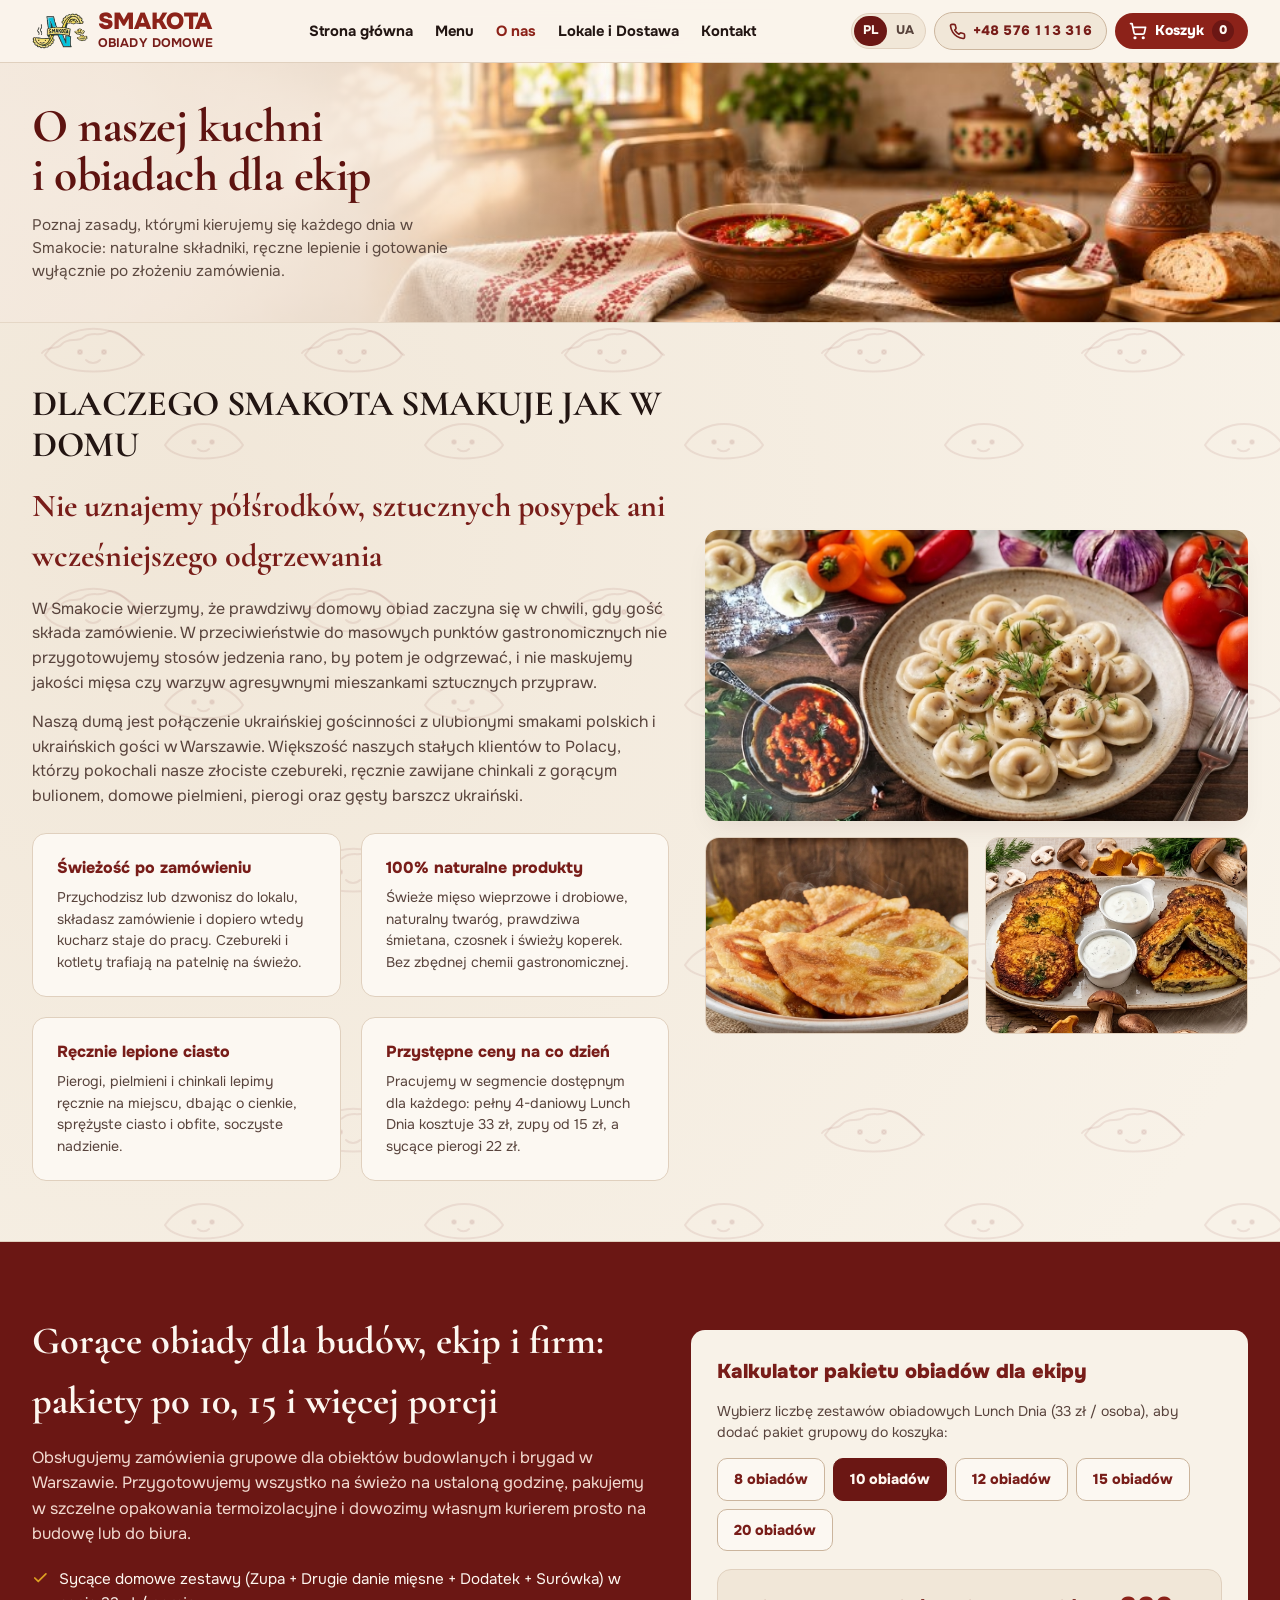
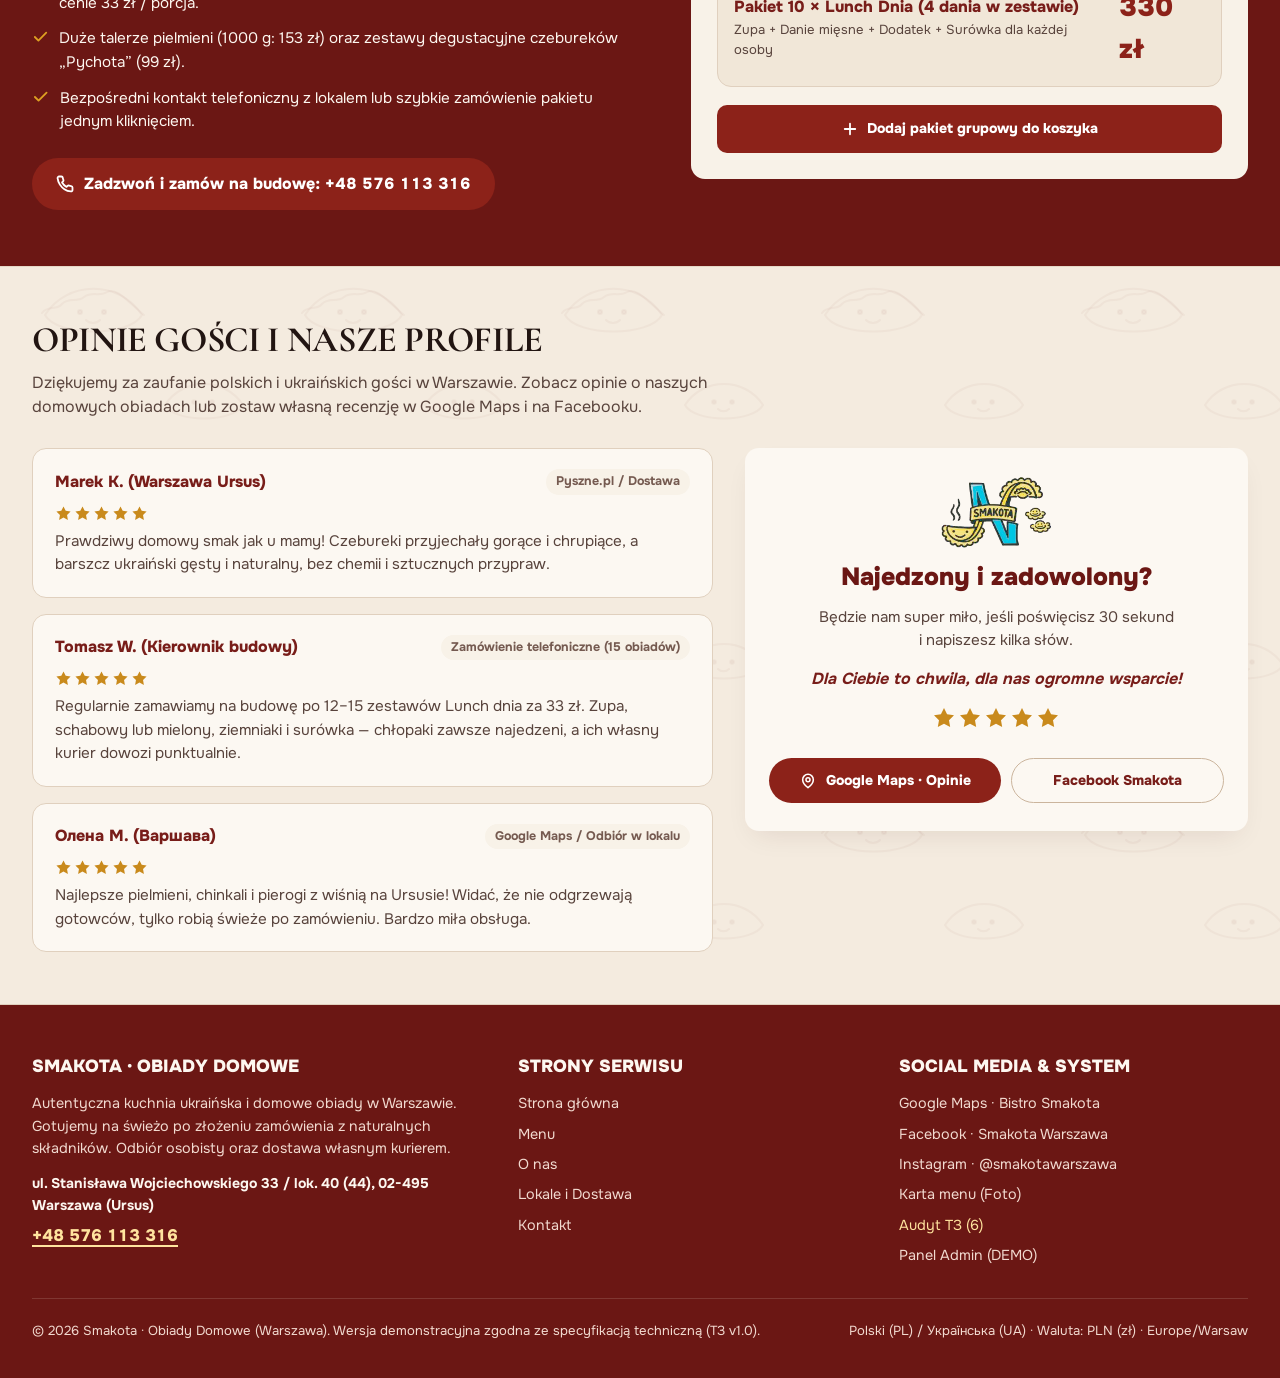
==== commit c6c6a4f3: "feat: checkout page, mobile burger drawer, hero headers & transparent logo - Implement standalone ch" ====
--- a/about.html
+++ b/about.html
@@ -24,8 +24,8 @@
 
       <nav class="main-nav" aria-label="Główna nawigacja">
         <a href="index.html" class="nav-link" data-i18n="navHome">Strona główna</a>
-        <a href="menu.html" class="nav-link" data-i18n="navMenu">Menu i Lunch</a>
-        <a href="about.html" class="nav-link active" data-i18n="navAbout">O nas i Dla budów</a>
+        <a href="menu.html" class="nav-link" data-i18n="navMenu">Menu</a>
+        <a href="about.html" class="nav-link active" data-i18n="navAbout">O nas</a>
         <a href="locations.html" class="nav-link" data-i18n="navLocations">Lokale i Dostawa</a>
         <a href="contact.html" class="nav-link" data-i18n="navContact">Kontakt</a>
       </nav>
@@ -55,18 +55,22 @@
   </header>
 
   <main>
-    <!-- PAGE HERO -->
-    <section class="page-hero">
+    <!-- PAGE HERO WITH SUNLIT UKRAINIAN TABLE PHOTO -->
+    <section class="l1-hero a1-hero">
       <div class="container">
-        <nav class="breadcrumb-nav" aria-label="Breadcrumb">
-          <a href="index.html" data-i18n="navHome">Strona główna</a>
-          <span>/</span>
-          <span data-i18n="navAbout">O nas i Dla budów</span>
-        </nav>
-        <h1 class="page-hero-title" data-i18n="aboutPageTitle">O naszej kuchni, Obiady dla budów i Opinie gości</h1>
-        <p class="page-hero-lead" data-i18n="aboutPageLead">
-          Poznaj zasady, którymi kierujemy się każdego dnia w Smakocie: naturalne składniki, ręczne lepienie i gotowanie wyłącznie po złożeniu zamówienia.
-        </p>
+        <div class="l1-hero-content">
+          <h1 class="m1-hero-title">
+            <span data-i18n="aboutHeroLine1">O naszej kuchni</span><br />
+            <span data-i18n="aboutHeroLine2">i obiadach dla ekip</span>
+          </h1>
+          <p class="m1-hero-subtitle" data-i18n="aboutPageLead">
+            Poznaj zasady, którymi kierujemy się każdego dnia w Smakocie: naturalne składniki, ręczne lepienie i gotowanie wyłącznie po złożeniu zamówienia.
+          </p>
+        </div>
+      </div>
+
+      <div class="l1-hero-visual">
+        <img src="img/about-hero-table.jpg" alt="Domowy stół Smakota — barszcz ukraiński, pierogi, śmietana i świeży chleb na wyszywanym ręczniku" width="1024" height="192" />
       </div>
     </section>
 
@@ -109,8 +113,8 @@
           <div style="display: flex; flex-direction: column; gap: 16px;">
             <img src="img/clean/pielmieni.jpg" alt="Domowe Pielmieni Smakota" style="border-radius: var(--radius-card); box-shadow: var(--shadow-soft); width: 100%;" />
             <div style="display: grid; grid-template-columns: repeat(2, 1fr); gap: 16px;">
-              <img src="img/clean/chinkali-mieso.jpg" alt="Chinkali z mięsem Smakota" style="border-radius: var(--radius-card); border: 1px solid var(--border-warm); width: 100%;" />
-              <img src="img/clean/placki.jpg" alt="Placki ziemniaczane Smakota" style="border-radius: var(--radius-card); border: 1px solid var(--border-warm); width: 100%;" />
+              <img src="img/clean/czebureki.jpg" alt="Złociste czebureki Smakota" style="border-radius: var(--radius-card); border: 1px solid var(--border-warm); width: 100%; height: 100%; aspect-ratio: 4 / 3; object-fit: cover;" />
+              <img src="img/clean/placki.jpg" alt="Placki ziemniaczane Smakota" style="border-radius: var(--radius-card); border: 1px solid var(--border-warm); width: 100%; height: 100%; aspect-ratio: 4 / 3; object-fit: cover;" />
             </div>
           </div>
         </div>
@@ -234,8 +238,8 @@
           <h3 class="footer-heading" data-i18n="footerNavTitle">Strony serwisu</h3>
           <ul class="footer-links">
             <li><a href="index.html" data-i18n="navHome">Strona główna</a></li>
-            <li><a href="menu.html" data-i18n="navMenu">Menu i Lunch 33 zł</a></li>
-            <li><a href="about.html" data-i18n="navAbout">O nas i Dla budów (10–15+)</a></li>
+            <li><a href="menu.html" data-i18n="navMenu">Menu</a></li>
+            <li><a href="about.html" data-i18n="navAbout">O nas</a></li>
             <li><a href="locations.html" data-i18n="navLocations">Lokale i Dostawa</a></li>
             <li><a href="contact.html" data-i18n="navContact">Kontakt</a></li>
           </ul>
--- a/styles.css
+++ b/styles.css
@@ -153,13 +153,6 @@
     radial-gradient(circle at 12% 18%, rgba(232, 217, 197, 0.45) 0%, transparent 45%);
   color: var(--ink-primary);
   overflow-x: clip;
-  padding-bottom: 76px;
-}
-
-@media (min-width: 960px) {
-  body {
-    padding-bottom: 0;
-  }
 }
 
 .container {
@@ -1970,7 +1963,13 @@
 .site-footer {
   background-color: var(--surface-stamp);
   color: var(--ink-on-burgundy);
-  padding: 48px 0 36px;
+  padding: 44px 0 96px;
+}
+
+@media (min-width: 960px) {
+  .site-footer {
+    padding: 48px 0 36px;
+  }
 }
 
 .footer-grid {
@@ -2166,6 +2165,25 @@
   gap: 12px;
 }
 
+.cart-item-thumb {
+  width: 58px;
+  height: 48px;
+  flex-shrink: 0;
+  border-radius: 10px;
+  object-fit: cover;
+  background-color: var(--bg-parchment-deep);
+  border: 1px solid rgba(139, 69, 44, 0.14);
+}
+
+.cart-item-price-line {
+  display: flex;
+  flex-wrap: wrap;
+  align-items: baseline;
+  gap: 2px 6px;
+  font-size: 0.8rem;
+  color: var(--ink-secondary);
+}
+
 .qty-controls {
   display: inline-flex;
   align-items: center;
@@ -2401,27 +2419,30 @@
   width: 100%;
   background: transparent;
   padding: 0;
+  min-height: 375px;
+  display: flex;
+  align-items: center;
   overflow: hidden;
 }
 
 @media (min-width: 960px) {
   .p4-hero {
-    min-height: clamp(380px, 51vh, 505px);
-    display: flex;
-    align-items: center;
+    min-height: clamp(420px, 53vh, 550px);
+    overflow-x: clip;
+    overflow-y: visible;
   }
 }
 
 .p4-hero > .container {
   position: relative;
-  z-index: 2;
+  z-index: 3;
   width: 100%;
 }
 
 .p4-hero-copy {
   position: relative;
-  z-index: 2;
-  padding: 26px 0 16px;
+  z-index: 3;
+  padding: 32px 0 34px;
   display: flex;
   align-items: flex-start;
   gap: 16px;
@@ -2430,14 +2451,14 @@
 
 @media (min-width: 960px) {
   .p4-hero-copy {
-    padding: 36px 0 36px;
-    max-width: 540px;
+    padding: 38px 0 46px;
+    max-width: 550px;
   }
 }
 
 @media (min-width: 1200px) {
   .p4-hero-copy {
-    max-width: 585px;
+    max-width: 600px;
     gap: 20px;
   }
 }
@@ -2459,7 +2480,7 @@
 .p4-hero-title {
   font-family: 'Cormorant Garamond', 'Yeseva One', Georgia, serif;
   font-weight: 700;
-  font-size: clamp(2.1rem, 3.55vw, 3.35rem);
+  font-size: clamp(2.2rem, 3.8vw, 3.6rem);
   line-height: 1.03;
   color: #221512;
   margin-bottom: 12px;
@@ -2530,13 +2551,36 @@
   color: #6B1714;
 }
 
+@media (max-width: 959px) {
+  .p4-hero-subtitle {
+    color: #3A2721;
+  }
+
+  .p4-btn-outline {
+    background-color: rgba(252, 248, 242, 0.88);
+    backdrop-filter: blur(4px);
+  }
+}
+
 .p4-hero-visual {
-  position: relative;
+  position: absolute;
+  inset: 0;
   width: 100%;
-  height: 285px;
-  margin-top: 4px;
+  height: 100%;
+  margin-top: 0;
+  z-index: 1;
   display: flex;
   align-items: stretch;
+  pointer-events: none;
+}
+
+.p4-hero-visual::after {
+  content: "";
+  position: absolute;
+  inset: 0;
+  background:
+    linear-gradient(to top, rgba(248, 242, 232, 0.96) 0%, rgba(248, 242, 232, 0.12) 22%, transparent 40%),
+    linear-gradient(100deg, rgba(248, 242, 232, 0.93) 0%, rgba(248, 242, 232, 0.84) 46%, rgba(248, 242, 232, 0.46) 78%, rgba(248, 242, 232, 0.24) 100%);
   pointer-events: none;
 }
 
@@ -2544,48 +2588,47 @@
   width: 100%;
   height: 100%;
   object-fit: cover;
-  object-position: 92% center;
-  -webkit-mask-image: linear-gradient(to bottom, transparent 0%, #000 14%, #000 85%, transparent 100%);
-  mask-image: linear-gradient(to bottom, transparent 0%, #000 14%, #000 85%, transparent 100%);
+  object-position: 82% 55%;
 }
 
 @media (min-width: 960px) {
   .p4-hero-visual {
     position: absolute;
     top: 0;
+    left: 0;
     right: 0;
-    bottom: 0;
-    width: clamp(720px, 76vw, 1150px);
-    height: 100%;
+    bottom: -66px;
+    width: 100%;
+    height: auto;
     margin-top: 0;
     z-index: 1;
   }
 
+  .p4-hero-visual::after {
+    display: none;
+  }
+
   .p4-hero-visual img {
+    width: 100%;
+    height: 100%;
     object-fit: cover;
-    object-position: 100% 50%;
+    object-position: 96% 48%;
     -webkit-mask-image:
-      linear-gradient(to right, transparent 0%, rgba(0, 0, 0, 0.45) 18%, #000 36%, #000 100%),
-      linear-gradient(to top, transparent 0%, rgba(0, 0, 0, 0.72) 8%, #000 20%, #000 100%);
+      linear-gradient(to right, transparent 0%, rgba(0, 0, 0, 0.22) 22%, rgba(0, 0, 0, 0.8) 38%, #000 50%, #000 100%),
+      linear-gradient(to top, transparent 0%, rgba(0, 0, 0, 0.6) 6%, #000 16%, #000 100%);
     -webkit-mask-composite: source-in;
     mask-image:
-      linear-gradient(to right, transparent 0%, rgba(0, 0, 0, 0.45) 18%, #000 36%, #000 100%),
-      linear-gradient(to top, transparent 0%, rgba(0, 0, 0, 0.72) 8%, #000 20%, #000 100%);
+      linear-gradient(to right, transparent 0%, rgba(0, 0, 0, 0.22) 22%, rgba(0, 0, 0, 0.8) 38%, #000 50%, #000 100%),
+      linear-gradient(to top, transparent 0%, rgba(0, 0, 0, 0.6) 6%, #000 16%, #000 100%);
     mask-composite: intersect;
-  }
-}
-
-@media (min-width: 1520px) {
-  .p4-hero-visual {
-    width: 1200px;
   }
 }
 
 /* Popular Dishes Row Matching Photo 4 (Fits with Hero in first desktop screen) */
 .p4-popular-section {
-  padding: 8px 0 32px;
+  padding: 10px 0 32px;
   position: relative;
-  z-index: 2;
+  z-index: 3;
 }
 
 .p4-section-header {
@@ -2606,7 +2649,7 @@
 .p4-section-rule {
   flex: 1;
   height: 1px;
-  background-color: #DCCBB8;
+  background: linear-gradient(to right, #DCCBB8 0%, #DCCBB8 55%, rgba(220, 203, 184, 0.28) 100%);
 }
 
 .home-section-link {
@@ -2758,20 +2801,11 @@
 
 .p4-lunch-visual img {
   width: 100%;
-  max-width: 225px;
-  max-height: 175px;
+  max-width: 245px;
+  max-height: 185px;
   height: auto;
   object-fit: contain;
-  mix-blend-mode: multiply;
-  filter: brightness(1.07) contrast(1.02);
-  -webkit-mask-image:
-    linear-gradient(to right, transparent 0%, #000 18%, #000 92%, transparent 100%),
-    linear-gradient(to bottom, transparent 0%, #000 12%, #000 88%, transparent 100%);
-  -webkit-mask-composite: source-in;
-  mask-image:
-    linear-gradient(to right, transparent 0%, #000 18%, #000 92%, transparent 100%),
-    linear-gradient(to bottom, transparent 0%, #000 12%, #000 88%, transparent 100%);
-  mask-composite: intersect;
+  filter: drop-shadow(0 10px 14px rgba(58, 22, 14, 0.16));
 }
 
 /* ==========================================================================
@@ -3100,80 +3134,83 @@
   border-top: 1px solid rgba(224, 208, 190, 0.55);
 }
 
-/* Homepage Contacts & Location Block */
-.home-contact-grid {
+/* Homepage Contacts & Full-Width Callback Form */
+.home-contact-form-card {
+  width: 100%;
+  margin-top: 22px;
+  background-color: var(--bg-card);
+  border: 1px solid var(--border-warm);
+  border-radius: 18px;
+  padding: 32px 36px;
+  box-shadow: 0 8px 24px -16px rgba(58, 20, 14, 0.14);
+}
+
+.home-contact-form-head {
+  margin-bottom: 22px;
+}
+
+.home-contact-form-title {
+  font-family: var(--font-serif-folk);
+  font-size: clamp(1.5rem, 2.2vw, 1.85rem);
+  font-weight: 700;
+  color: var(--ink-primary);
+  margin-bottom: 6px;
+}
+
+.home-contact-form-sub {
+  font-size: 0.94rem;
+  color: var(--ink-secondary);
+  margin-bottom: 0;
+}
+
+.home-contact-form-wide {
+  display: flex;
+  flex-direction: column;
+  gap: 16px;
+}
+
+.home-contact-form-wide .form-field {
+  margin-bottom: 0;
+}
+
+.home-contact-fields-row {
   display: grid;
   grid-template-columns: minmax(0, 1fr);
-  gap: 24px;
-  margin-top: 22px;
-  align-items: stretch;
-}
-
-@media (min-width: 920px) {
-  .home-contact-grid {
-    grid-template-columns: 1.08fr 0.92fr;
-  }
-}
-
-.home-contact-info-card,
-.home-contact-form-card {
-  background-color: var(--bg-card);
-  border: 1px solid var(--border-warm);
-  border-radius: 16px;
-  padding: 26px 28px;
-  display: flex;
-  flex-direction: column;
+  gap: 16px;
+}
+
+@media (min-width: 720px) {
+  .home-contact-fields-row {
+    grid-template-columns: repeat(2, minmax(0, 1fr));
+    gap: 18px;
+  }
+}
+
+.home-contact-form-footer {
+  display: flex;
+  flex-wrap: wrap;
+  align-items: center;
   justify-content: space-between;
-  gap: 18px;
-}
-
-.home-contact-list {
-  display: flex;
-  flex-direction: column;
   gap: 14px;
-}
-
-.home-contact-row {
-  display: flex;
-  align-items: flex-start;
-  gap: 12px;
-}
-
-.home-contact-row-icon {
-  width: 36px;
-  height: 36px;
-  border-radius: 10px;
-  background-color: var(--bg-parchment-deep);
-  color: var(--ink-burgundy);
-  display: inline-flex;
-  align-items: center;
-  justify-content: center;
-  flex-shrink: 0;
-}
-
-.home-contact-socials {
-  display: flex;
-  flex-wrap: wrap;
-  gap: 10px;
-}
-
-.home-social-pill {
-  display: inline-flex;
-  align-items: center;
-  gap: 7px;
-  padding: 8px 14px;
-  border-radius: var(--radius-pill);
-  background-color: var(--bg-parchment-deep);
-  border: 1px solid var(--border-warm-strong);
-  color: var(--ink-burgundy);
-  font-size: 0.84rem;
-  font-weight: 700;
-  text-decoration: none;
-  transition: background-color 0.2s var(--ease-out-expo);
-}
-
-.home-social-pill:hover {
-  background-color: var(--bg-dough);
+  margin-top: 4px;
+}
+
+.home-contact-feedback {
+  font-size: 0.88rem;
+  font-weight: 700;
+}
+
+.home-contact-submit-btn {
+  width: 100%;
+  padding: 13px 28px;
+}
+
+@media (min-width: 720px) {
+  .home-contact-submit-btn {
+    width: auto;
+    min-width: 280px;
+    margin-left: auto;
+  }
 }
 
 /* ==========================================================================
@@ -3183,15 +3220,16 @@
 .m1-hero {
   position: relative;
   width: 100%;
+  height: 224px;
+  display: flex;
+  align-items: center;
   background-color: #F5ECE1;
   overflow: hidden;
 }
 
 @media (min-width: 900px) {
   .m1-hero {
-    min-height: clamp(232px, 28vh, 285px);
-    display: flex;
-    align-items: center;
+    height: 260px;
   }
 }
 
@@ -3202,7 +3240,7 @@
 }
 
 .m1-hero-content {
-  max-width: 510px;
+  max-width: 540px;
   padding: 24px 0 18px;
 }
 
@@ -3210,24 +3248,6 @@
   .m1-hero-content {
     padding: 22px 0;
   }
-}
-
-.m1-hero-eyebrow {
-  display: inline-flex;
-  align-items: center;
-  gap: 14px;
-  font-size: 0.78rem;
-  font-weight: 700;
-  letter-spacing: 0.1em;
-  text-transform: uppercase;
-  color: #7A1E1A;
-  margin-bottom: 12px;
-}
-
-.m1-hero-eyebrow-line {
-  width: 48px;
-  height: 1px;
-  background-color: #CEBCA9;
 }
 
 .m1-hero-title {
@@ -3244,13 +3264,23 @@
   font-size: 0.96rem;
   line-height: 1.5;
   color: #5C4940;
-  max-width: 34ch;
+  max-width: 42ch;
 }
 
 .m1-hero-visual {
-  position: relative;
+  position: absolute;
+  inset: 0;
   width: 100%;
-  height: 220px;
+  height: 100%;
+  z-index: 1;
+  pointer-events: none;
+}
+
+.m1-hero-visual::after {
+  content: "";
+  position: absolute;
+  inset: 0;
+  background: linear-gradient(96deg, rgba(245, 236, 225, 0.94) 0%, rgba(245, 236, 225, 0.85) 46%, rgba(245, 236, 225, 0.44) 76%, rgba(245, 236, 225, 0.20) 100%);
   pointer-events: none;
 }
 
@@ -3258,13 +3288,14 @@
   width: 100%;
   height: 100%;
   object-fit: cover;
-  object-position: 85% 22%;
+  object-position: 82% 35%;
 }
 
 @media (min-width: 900px) {
   .m1-hero-visual {
     position: absolute;
     top: 0;
+    left: auto;
     right: 0;
     bottom: 0;
     width: clamp(500px, 50vw, 720px);
@@ -3272,6 +3303,10 @@
     z-index: 1;
   }
 
+  .m1-hero-visual::after {
+    display: none;
+  }
+
   .m1-hero-visual img {
     object-fit: cover;
     object-position: 100% 18%;
@@ -3283,6 +3318,30 @@
 @media (min-width: 1520px) {
   .m1-hero-visual {
     width: 760px;
+  }
+}
+
+.m1-hero--locations {
+  border-bottom: 1px solid #E5D7C6;
+}
+
+.m1-hero--locations .m1-hero-visual img {
+  object-position: 86% 50%;
+}
+
+@media (min-width: 900px) {
+  .m1-hero--locations .m1-hero-visual {
+    width: clamp(540px, 55vw, 820px);
+  }
+
+  .m1-hero--locations .m1-hero-visual img {
+    object-position: 100% 50%;
+  }
+}
+
+@media (min-width: 1520px) {
+  .m1-hero--locations .m1-hero-visual {
+    width: 840px;
   }
 }
 
@@ -4126,6 +4185,125 @@
    19. LOCATIONS PAGE — 1:1 EDITORIAL DESIGN
    ========================================================================== */
 
+.l1-hero {
+  position: relative;
+  width: 100%;
+  height: 224px;
+  display: flex;
+  align-items: center;
+  background-color: #F4EADF;
+  border-bottom: 1px solid #E5D7C6;
+  overflow: hidden;
+}
+
+@media (min-width: 900px) {
+  .l1-hero {
+    height: 260px;
+  }
+}
+
+.l1-hero > .container {
+  position: relative;
+  z-index: 2;
+  width: 100%;
+}
+
+.l1-hero-content {
+  max-width: 540px;
+  padding: 24px 0 18px;
+}
+
+@media (min-width: 900px) {
+  .l1-hero-content {
+    padding: 22px 0;
+  }
+}
+
+.l1-hero-visual {
+  position: absolute;
+  inset: 0;
+  width: 100%;
+  height: 100%;
+  z-index: 1;
+  pointer-events: none;
+}
+
+.l1-hero-visual::after {
+  content: "";
+  position: absolute;
+  inset: 0;
+  background: linear-gradient(
+    96deg,
+    rgba(244, 234, 223, 0.94) 0%,
+    rgba(244, 234, 223, 0.85) 48%,
+    rgba(244, 234, 223, 0.42) 78%,
+    rgba(244, 234, 223, 0.18) 100%
+  );
+  pointer-events: none;
+}
+
+.l1-hero-visual img {
+  width: 100%;
+  height: 100%;
+  object-fit: cover;
+  object-position: 90% center;
+  display: block;
+}
+
+@media (min-width: 900px) {
+  .l1-hero-visual {
+    position: absolute;
+    inset: 0;
+    height: 100%;
+    z-index: 1;
+  }
+
+  .l1-hero-visual img {
+    object-position: 88% center;
+  }
+
+  .l1-hero-visual::after {
+    content: "";
+    position: absolute;
+    inset: 0;
+    background: linear-gradient(
+      to right,
+      rgba(244, 234, 223, 0.94) 0%,
+      rgba(244, 234, 223, 0.78) 32%,
+      rgba(244, 234, 223, 0.12) 52%,
+      transparent 66%
+    );
+    pointer-events: none;
+  }
+}
+
+.a1-hero .l1-hero-visual img {
+  object-position: 78% center;
+}
+
+@media (min-width: 900px) {
+  .a1-hero .l1-hero-visual img {
+    object-position: 86% center;
+  }
+
+  .a1-hero .l1-hero-visual::after {
+    background: linear-gradient(
+      to right,
+      rgba(244, 234, 223, 0.94) 0%,
+      rgba(244, 234, 223, 0.78) 28%,
+      rgba(244, 234, 223, 0.14) 44%,
+      transparent 56%
+    );
+  }
+}
+
+@media (min-width: 1520px) {
+  .a1-hero .l1-hero-visual {
+    left: auto;
+    width: 1520px;
+  }
+}
+
 .l1-locations-section {
   padding: 20px 0 32px;
 }
@@ -4568,123 +4746,291 @@
 }
 
 .mobile-nav-drawer {
-  width: min(350px, 88vw);
+  width: min(340px, 86vw);
   height: 100%;
-  background-color: var(--bg-parchment);
+  background-color: #FAF4EA;
   box-shadow: var(--shadow-elevated);
   display: flex;
   flex-direction: column;
   overflow-y: auto;
 }
 
+.mobile-nav-header {
+  background-color: #6B1714;
+  padding: 13px 16px;
+  display: flex;
+  align-items: center;
+  justify-content: space-between;
+  gap: 10px;
+  border-bottom: 1px solid rgba(253, 247, 240, 0.12);
+  flex-shrink: 0;
+}
+
+.mobile-nav-brand {
+  display: flex;
+  align-items: center;
+  gap: 9px;
+  min-width: 0;
+}
+
+.mobile-nav-logo {
+  height: 34px;
+  width: auto;
+  object-fit: contain;
+  flex-shrink: 0;
+  filter: drop-shadow(0 1px 2px rgba(20, 6, 4, 0.28));
+}
+
+.mobile-nav-sep {
+  width: 1px;
+  height: 20px;
+  background-color: rgba(253, 247, 240, 0.30);
+  flex-shrink: 0;
+}
+
+.mobile-nav-wordmark {
+  font-family: var(--font-serif-folk);
+  font-weight: 700;
+  font-size: 1.22rem;
+  letter-spacing: 0.04em;
+  color: #FDF7F0;
+  line-height: 1;
+}
+
+.mobile-nav-subtitle {
+  font-family: var(--font-serif-folk);
+  font-style: italic;
+  font-weight: 600;
+  font-size: 1.12rem;
+  color: #F2D8CB;
+  line-height: 1;
+}
+
+.mobile-nav-close-btn {
+  width: 34px;
+  height: 34px;
+  border-radius: 50%;
+  background-color: rgba(255, 255, 255, 0.14);
+  color: #FDF7F0;
+  display: inline-flex;
+  align-items: center;
+  justify-content: center;
+  flex-shrink: 0;
+  transition: background-color 0.18s var(--ease-out-expo);
+}
+
+.mobile-nav-close-btn:hover {
+  background-color: rgba(255, 255, 255, 0.24);
+}
+
 .mobile-nav-body {
-  padding: 18px;
-  display: flex;
-  flex-direction: column;
-  gap: 16px;
+  position: relative;
+  padding: 14px 20px 22px;
+  display: flex;
+  flex-direction: column;
+  gap: 14px;
   flex: 1;
+  overflow-x: hidden;
+}
+
+.mobile-nav-wheat-bg {
+  position: absolute;
+  top: -4px;
+  right: -10px;
+  width: 142px;
+  height: 152px;
+  color: #B8936C;
+  opacity: 0.42;
+  pointer-events: none;
+  z-index: 0;
+}
+
+.mobile-nav-links,
+.mobile-nav-lang-row,
+.mobile-nav-card,
+.mobile-nav-quick {
+  position: relative;
+  z-index: 1;
 }
 
 .mobile-nav-links {
   display: flex;
   flex-direction: column;
-  gap: 6px;
+  gap: 0;
 }
 
 .mobile-nav-link {
   display: flex;
   align-items: center;
-  padding: 13px 16px;
-  border-radius: 12px;
-  font-size: 1rem;
-  font-weight: 700;
-  color: var(--ink-primary);
+  justify-content: space-between;
+  padding: 10px 2px;
+  border: none;
+  border-bottom: 1px solid rgba(186, 152, 118, 0.32);
+  border-radius: 0;
+  background: transparent;
+  font-family: var(--font-serif-folk);
+  font-size: 1.54rem;
+  font-weight: 700;
+  line-height: 1.18;
+  color: #4A1411;
   text-decoration: none;
-  border: 1px solid transparent;
-  transition: background-color 0.18s var(--ease-out-expo), color 0.18s var(--ease-out-expo);
+  transition: color 0.18s var(--ease-out-expo), padding-left 0.18s var(--ease-out-expo);
+}
+
+.mobile-nav-link:last-child {
+  border-bottom: none;
 }
 
 .mobile-nav-link:hover {
-  background-color: var(--bg-parchment-deep);
+  color: #7A1815;
+  padding-left: 4px;
+}
+
+.mobile-nav-link.active {
+  color: #7A1815;
+  background: transparent;
+}
+
+.mobile-nav-link.active::after {
+  content: "•";
+  color: #7A1815;
+  font-size: 1.15rem;
+  line-height: 1;
+}
+
+.mobile-nav-lang-row {
+  display: flex;
+  align-items: center;
+  justify-content: space-between;
+  padding: 9px 14px;
+  border-radius: 14px;
+  background-color: #F4EAE0;
+  border: 1px solid #E3D3C1;
+}
+
+.mobile-nav-lang-left {
+  display: inline-flex;
+  align-items: center;
+  gap: 10px;
   color: #5E1310;
 }
 
-.mobile-nav-link.active {
-  background-color: #6B1714;
-  color: #FDF7F0;
-}
-
-.mobile-nav-lang-row {
-  display: flex;
-  align-items: center;
-  justify-content: space-between;
-  padding: 12px 14px;
-  border-radius: 12px;
-  background-color: var(--bg-card);
-  border: 1px solid var(--border-warm);
+.mobile-nav-lang-label {
+  font-family: var(--font-serif-folk);
+  font-weight: 700;
+  font-size: 1.08rem;
+  color: #3D1612;
 }
 
 .mobile-nav-card {
-  background-color: var(--bg-card);
-  border: 1px solid var(--border-warm);
-  border-radius: 14px;
-  padding: 14px;
+  background-color: #F4EAE0;
+  border: 1px solid #E3D3C1;
+  border-radius: 16px;
+  padding: 15px 16px;
   display: flex;
   flex-direction: column;
   gap: 10px;
 }
 
-.mobile-nav-label {
+.mobile-nav-branch-title {
+  font-family: var(--font-serif-folk);
+  font-weight: 700;
+  font-size: 1.42rem;
+  color: #5E1310;
+  line-height: 1.15;
+}
+
+.mobile-nav-branch-title em {
+  font-style: italic;
+  font-weight: 600;
+}
+
+.mobile-nav-info-row {
+  display: flex;
+  align-items: flex-start;
+  gap: 9px;
+  color: #5E1310;
+  font-size: 0.85rem;
+  line-height: 1.38;
+}
+
+.mobile-nav-info-row svg {
+  flex-shrink: 0;
+  margin-top: 2px;
+}
+
+.mobile-nav-phone-num {
+  font-weight: 800;
+  font-size: 1.1rem;
+  color: #5E1310;
+  text-decoration: none;
+  line-height: 1.2;
+}
+
+.mobile-nav-hours {
   font-size: 0.78rem;
-  font-weight: 800;
-  text-transform: uppercase;
-  letter-spacing: 0.04em;
   color: var(--ink-muted);
+  margin-top: 2px;
 }
 
 .mobile-nav-call {
+  margin-top: 4px;
   display: inline-flex;
   align-items: center;
   justify-content: center;
-  gap: 8px;
-  padding: 11px 16px;
+  gap: 9px;
+  padding: 12px 18px;
   border-radius: var(--radius-pill);
   background-color: #6B1714;
   color: #FDF7F0;
-  font-weight: 700;
-  font-size: 0.94rem;
+  font-family: var(--font-serif-folk);
+  font-weight: 700;
+  font-size: 1.12rem;
   text-decoration: none;
-}
-
-.mobile-nav-meta {
-  font-size: 0.82rem;
-  line-height: 1.45;
-  color: var(--ink-secondary);
-  display: flex;
-  flex-direction: column;
-  gap: 3px;
+  transition: background-color 0.18s var(--ease-out-expo);
+}
+
+.mobile-nav-call:hover {
+  background-color: #821D19;
+  color: #FFFFFF;
+}
+
+.mobile-nav-call svg {
+  flex-shrink: 0;
 }
 
 .mobile-nav-quick {
   display: flex;
   flex-direction: column;
-  gap: 8px;
-  margin-top: auto;
+  gap: 9px;
+  margin-top: 2px;
 }
 
 .mobile-nav-sec-btn {
   display: inline-flex;
   align-items: center;
   justify-content: center;
-  padding: 10px 14px;
-  border-radius: 10px;
-  border: 1px solid var(--border-warm-strong);
-  background-color: var(--bg-card);
+  gap: 9px;
+  padding: 11px 16px;
+  border-radius: var(--radius-pill);
+  border: 1px solid #DECBB7;
+  background-color: #F4EAE0;
   color: #5E1310;
-  font-size: 0.86rem;
+  font-family: var(--font-serif-folk);
+  font-size: 1.08rem;
   font-weight: 700;
   text-decoration: none;
   text-align: center;
+  transition: background-color 0.18s var(--ease-out-expo), border-color 0.18s var(--ease-out-expo);
+}
+
+.mobile-nav-sec-btn:hover {
+  background-color: #ECE0D2;
+  border-color: #B8936C;
+}
+
+.mobile-nav-sec-btn svg {
+  flex-shrink: 0;
 }
 
 /* Sticky Mobile Bottom Bar Safe Area Polish */
@@ -4696,11 +5042,7 @@
 /* Mobile Narrow Viewport Refinement (< 640px & < 460px) */
 @media (max-width: 639px) {
   .p4-hero-copy {
-    padding: 18px 0 12px;
-  }
-
-  .p4-hero-visual {
-    height: 215px;
+    padding: 26px 0 28px;
   }
 
   .p4-hero-actions {
@@ -4721,6 +5063,30 @@
     white-space: normal;
   }
 
+  .p4-popular-grid {
+    gap: 12px;
+  }
+
+  .p4-dish-img-wrap {
+    aspect-ratio: 16 / 8.8;
+  }
+
+  .p4-lunch-card {
+    grid-template-columns: minmax(0, 1.15fr) minmax(112px, 0.85fr);
+    padding: 14px 12px 14px 16px;
+    gap: 10px;
+  }
+
+  .p4-lunch-heading {
+    font-size: 1.05rem;
+    margin-bottom: 6px;
+  }
+
+  .p4-lunch-visual img {
+    max-width: 134px;
+    max-height: 112px;
+  }
+
   .home-section {
     padding: 34px 0;
   }
@@ -4729,12 +5095,26 @@
     padding: 22px 18px;
   }
 
-  .m1-hero-content {
-    padding: 22px 0 14px;
-  }
-
-  .m1-hero-visual {
-    height: 188px;
+  .home-contact-form-card {
+    padding: 20px 16px;
+    border-radius: 14px;
+  }
+
+  .m1-hero-content,
+  .l1-hero-content {
+    padding: 16px 0;
+    max-width: 88%;
+  }
+
+  .m1-hero-title {
+    font-size: clamp(1.75rem, 6.2vw, 2.2rem);
+    margin-bottom: 8px;
+  }
+
+  .m1-hero-subtitle {
+    font-size: 0.86rem;
+    line-height: 1.4;
+    color: #3D2922;
   }
 
   .m1-cat-list {
@@ -4749,11 +5129,47 @@
     font-size: 0.86rem;
   }
 
+  .m1-popular-section {
+    padding: 18px 0 20px;
+  }
+
+  .m1-dish-img-wrap {
+    aspect-ratio: 16 / 9;
+  }
+
   .m1-toolbar {
     padding: 12px;
     gap: 10px;
   }
 
+  .m1-toolbar-right {
+    width: 100%;
+  }
+
+  .view-mode-group {
+    display: grid;
+    grid-template-columns: repeat(3, minmax(0, 1fr));
+    width: 100%;
+    border-radius: 12px;
+    padding: 4px;
+    gap: 4px;
+  }
+
+  .view-mode-btn {
+    border-radius: 9px;
+    padding: 8px 6px;
+    font-size: 0.76rem;
+    line-height: 1.22;
+    text-align: center;
+    display: flex;
+    align-items: center;
+    justify-content: center;
+  }
+
+  .menu-search-input {
+    font-size: 0.86rem;
+  }
+
   .m1-text-dish-row {
     padding: 12px 14px;
     gap: 10px;
@@ -4773,6 +5189,16 @@
 
   .c1-order-banner {
     padding: 20px 16px;
+  }
+
+  .c1-banner-left {
+    align-items: flex-start;
+    gap: 14px;
+  }
+
+  .c1-banner-icon {
+    width: 44px;
+    height: 44px;
   }
 
   .c1-submit-btn,
@@ -4848,6 +5274,20 @@
     align-items: flex-start;
   }
 
+  .review-card {
+    padding: 16px;
+  }
+
+  .review-card-top {
+    flex-direction: column;
+    align-items: flex-start;
+    gap: 6px;
+  }
+
+  .review-source-tag {
+    font-size: 0.74rem;
+  }
+
   .table-tent-card {
     padding: 24px 18px;
   }
@@ -4866,6 +5306,26 @@
 
   .cart-drawer {
     max-width: 100%;
+  }
+
+  .cart-item-row {
+    padding: 10px 11px;
+    gap: 9px;
+  }
+
+  .cart-item-thumb {
+    width: 50px;
+    height: 42px;
+  }
+
+  .qty-controls {
+    gap: 5px;
+    padding: 3px 6px;
+  }
+
+  .qty-btn {
+    width: 24px;
+    height: 24px;
   }
 }
 
@@ -4916,14 +5376,629 @@
   }
 
   .p4-lunch-card {
+    grid-template-columns: minmax(0, 1.15fr) minmax(104px, 0.85fr);
+    padding: 12px 10px 12px 14px;
+    gap: 8px;
+  }
+
+  .p4-lunch-visual img {
+    max-width: 118px;
+    max-height: 102px;
+  }
+}
+
+/* ==========================================================================
+   21. CHECKOUT PAGE — 1:1 EDITORIAL DESIGN
+   ========================================================================== */
+
+.co-section {
+  padding: 36px 0 72px;
+  min-height: calc(100vh - 240px);
+}
+
+.co-page-header {
+  display: flex;
+  align-items: center;
+  gap: 24px;
+  margin-bottom: 26px;
+}
+
+.co-page-title {
+  font-family: var(--font-serif-folk);
+  font-size: clamp(2rem, 3.6vw, 2.75rem);
+  font-weight: 700;
+  color: var(--ink-burgundy);
+  line-height: 1.08;
+  margin: 0;
+  white-space: nowrap;
+}
+
+.co-title-rule {
+  flex: 1;
+  height: 1px;
+  background-color: rgba(139, 69, 44, 0.24);
+  margin-top: 6px;
+}
+
+.co-layout-grid {
+  display: grid;
+  grid-template-columns: minmax(0, 1.38fr) minmax(320px, 0.96fr);
+  gap: 28px;
+  align-items: start;
+}
+
+.co-left-col {
+  display: flex;
+  flex-direction: column;
+  gap: 20px;
+}
+
+.co-card,
+.co-summary-card,
+.co-status-card {
+  background-color: #FCF7EE;
+  border: 1px solid #E8D8C6;
+  border-radius: 18px;
+  padding: 24px 26px;
+  box-shadow: 0 6px 20px rgba(74, 30, 22, 0.04);
+}
+
+.co-card-title {
+  font-family: var(--font-serif-folk);
+  font-size: 1.44rem;
+  font-weight: 700;
+  color: var(--ink-burgundy);
+  margin: 0 0 16px;
+  line-height: 1.2;
+}
+
+.co-input-grid-2 {
+  display: grid;
+  grid-template-columns: repeat(2, minmax(0, 1fr));
+  gap: 12px;
+  margin-bottom: 12px;
+}
+
+.co-addr-grid {
+  display: grid;
+  grid-template-columns: minmax(0, 1.65fr) minmax(0, 1fr);
+  gap: 12px;
+}
+
+.co-input-wrap {
+  position: relative;
+  display: flex;
+  align-items: center;
+}
+
+.co-input-icon {
+  position: absolute;
+  left: 14px;
+  color: #7D5B4B;
+  pointer-events: none;
+  display: inline-flex;
+  align-items: center;
+  justify-content: center;
+}
+
+.co-input {
+  width: 100%;
+  height: 46px;
+  padding: 0 14px;
+  border-radius: 10px;
+  border: 1px solid #E5D4C1;
+  background-color: #FDF9F2;
+  color: var(--ink-primary);
+  font-size: 0.94rem;
+  font-weight: 500;
+  transition: border-color 0.16s ease, box-shadow 0.16s ease, background-color 0.16s ease;
+}
+
+.co-input--icon {
+  padding-left: 42px;
+}
+
+.co-input::placeholder {
+  color: #937A6B;
+  font-weight: 400;
+}
+
+.co-input:focus {
+  outline: none;
+  border-color: var(--ink-burgundy);
+  background-color: #FFFDF9;
+  box-shadow: 0 0 0 3px rgba(116, 27, 20, 0.1);
+}
+
+.co-input.is-invalid {
+  border-color: #B01C12;
+  box-shadow: 0 0 0 3px rgba(176, 28, 18, 0.1);
+}
+
+.co-notes-row {
+  margin-top: 12px;
+}
+
+.co-fulfillment-grid {
+  display: grid;
+  grid-template-columns: repeat(2, minmax(0, 1fr));
+  gap: 12px;
+  margin-bottom: 14px;
+}
+
+.co-choice-card {
+  display: flex;
+  align-items: center;
+  gap: 12px;
+  width: 100%;
+  padding: 14px 15px;
+  border-radius: 12px;
+  border: 1px solid #E5D4C1;
+  background-color: #FAF3E7;
+  text-align: left;
+  cursor: pointer;
+  transition: border-color 0.16s ease, background-color 0.16s ease, box-shadow 0.16s ease;
+}
+
+.co-choice-card:hover {
+  border-color: rgba(116, 27, 20, 0.45);
+}
+
+.co-choice-card.active {
+  border: 1.5px solid #741B14;
+  background-color: #FFFDF9;
+  box-shadow: 0 4px 12px rgba(116, 27, 20, 0.07);
+}
+
+.co-radio-dot {
+  width: 18px;
+  height: 18px;
+  flex-shrink: 0;
+  border-radius: 50%;
+  border: 1.5px solid #CBB59F;
+  background-color: #FFFDF9;
+  display: inline-flex;
+  align-items: center;
+  justify-content: center;
+  transition: border-color 0.16s ease;
+}
+
+.co-radio-dot::after {
+  content: "";
+  width: 9px;
+  height: 9px;
+  border-radius: 50%;
+  background-color: transparent;
+  transition: background-color 0.16s ease;
+}
+
+.co-choice-card.active .co-radio-dot,
+.co-payment-row.active .co-radio-dot {
+  border-color: #741B14;
+}
+
+.co-choice-card.active .co-radio-dot::after,
+.co-payment-row.active .co-radio-dot::after {
+  background-color: #741B14;
+}
+
+.co-choice-icon {
+  color: #741B14;
+  flex-shrink: 0;
+  display: inline-flex;
+  align-items: center;
+  justify-content: center;
+}
+
+.co-choice-text {
+  display: flex;
+  flex-direction: column;
+  gap: 2px;
+  min-width: 0;
+}
+
+.co-choice-title {
+  font-weight: 800;
+  font-size: 0.96rem;
+  color: var(--ink-burgundy);
+  line-height: 1.25;
+}
+
+.co-choice-sub {
+  font-size: 0.8rem;
+  color: var(--ink-secondary);
+  line-height: 1.32;
+}
+
+.co-pickup-box {
+  background-color: #F6ECE0;
+  border: 1px solid #E5D4C1;
+  border-radius: 12px;
+  padding: 14px 16px;
+  display: flex;
+  justify-content: space-between;
+  align-items: center;
+  gap: 14px;
+  flex-wrap: wrap;
+}
+
+.co-pickup-info {
+  display: flex;
+  flex-direction: column;
+  gap: 3px;
+  font-size: 0.86rem;
+  color: var(--ink-secondary);
+}
+
+.co-pickup-name {
+  font-weight: 800;
+  color: var(--ink-burgundy);
+  font-size: 0.94rem;
+}
+
+.co-pickup-link {
+  font-size: 0.84rem;
+  font-weight: 700;
+  color: var(--ink-burgundy);
+  text-decoration: underline;
+  text-underline-offset: 3px;
+  white-space: nowrap;
+}
+
+.co-payment-list {
+  display: flex;
+  flex-direction: column;
+  gap: 10px;
+}
+
+.co-payment-row {
+  display: flex;
+  align-items: center;
+  gap: 12px;
+  width: 100%;
+  padding: 13px 16px;
+  border-radius: 12px;
+  border: 1px solid #E5D4C1;
+  background-color: #FAF3E7;
+  text-align: left;
+  cursor: pointer;
+  transition: border-color 0.16s ease, background-color 0.16s ease;
+}
+
+.co-payment-row:hover {
+  border-color: rgba(116, 27, 20, 0.45);
+}
+
+.co-payment-row.active {
+  border: 1.5px solid #741B14;
+  background-color: #FFFDF9;
+}
+
+.co-payment-label {
+  font-weight: 700;
+  font-size: 0.94rem;
+  color: var(--ink-primary);
+}
+
+.co-payment-row.active .co-payment-label {
+  color: var(--ink-burgundy);
+  font-weight: 800;
+}
+
+.co-field-error {
+  margin-top: 12px;
+  padding: 10px 14px;
+  border-radius: 10px;
+  background-color: #FDECEB;
+  border: 1px solid rgba(176, 28, 18, 0.35);
+  color: #9C1910;
+  font-size: 0.85rem;
+  font-weight: 700;
+}
+
+.co-summary-card {
+  position: sticky;
+  top: 96px;
+  padding: 24px 26px 26px;
+}
+
+.co-summary-head {
+  display: flex;
+  align-items: baseline;
+  justify-content: space-between;
+  gap: 12px;
+  margin-bottom: 18px;
+}
+
+.co-summary-head .co-card-title {
+  margin: 0;
+}
+
+.co-change-link {
+  font-size: 0.88rem;
+  font-weight: 600;
+  color: var(--ink-secondary);
+  text-decoration: underline;
+  text-underline-offset: 3px;
+}
+
+.co-change-link:hover {
+  color: var(--ink-burgundy);
+}
+
+.co-items-list {
+  display: flex;
+  flex-direction: column;
+  gap: 16px;
+}
+
+.co-item-row {
+  display: flex;
+  align-items: center;
+  gap: 14px;
+}
+
+.co-item-thumb {
+  width: 78px;
+  height: 62px;
+  flex-shrink: 0;
+  border-radius: 10px;
+  object-fit: cover;
+  background-color: var(--bg-parchment-deep);
+  border: 1px solid rgba(139, 69, 44, 0.14);
+}
+
+.co-item-info {
+  flex: 1;
+  min-width: 0;
+  display: flex;
+  flex-direction: column;
+  gap: 4px;
+}
+
+.co-item-title {
+  font-family: var(--font-serif-folk);
+  font-weight: 700;
+  font-size: 1.12rem;
+  color: var(--ink-burgundy);
+  line-height: 1.2;
+}
+
+.co-item-meta {
+  font-size: 0.8rem;
+  color: var(--ink-secondary);
+  line-height: 1.25;
+}
+
+.co-qty-pill {
+  display: inline-flex;
+  align-items: center;
+  justify-content: space-between;
+  gap: 8px;
+  width: fit-content;
+  margin-top: 3px;
+  padding: 2px 6px;
+  border-radius: var(--radius-pill);
+  border: 1px solid #E4D2BE;
+  background-color: #FFFDF9;
+}
+
+.co-qty-btn {
+  width: 22px;
+  height: 22px;
+  border-radius: 50%;
+  display: inline-flex;
+  align-items: center;
+  justify-content: center;
+  font-size: 0.95rem;
+  font-weight: 700;
+  color: var(--ink-primary);
+  cursor: pointer;
+}
+
+.co-qty-btn:hover {
+  background-color: #F2E6D6;
+  color: var(--ink-burgundy);
+}
+
+.co-qty-val {
+  min-width: 18px;
+  text-align: center;
+  font-size: 0.86rem;
+  font-weight: 700;
+  color: var(--ink-primary);
+}
+
+.co-item-price {
+  font-family: var(--font-sans);
+  font-weight: 800;
+  font-size: 1rem;
+  color: var(--ink-burgundy);
+  white-space: nowrap;
+  align-self: center;
+}
+
+.co-divider {
+  height: 1px;
+  background-color: rgba(139, 69, 44, 0.16);
+  margin: 18px 0 14px;
+}
+
+.co-totals-block {
+  display: flex;
+  flex-direction: column;
+  gap: 8px;
+}
+
+.co-total-row {
+  display: flex;
+  justify-content: space-between;
+  align-items: baseline;
+  gap: 12px;
+  font-size: 0.95rem;
+  color: var(--ink-primary);
+}
+
+.co-total-row strong {
+  color: var(--ink-burgundy);
+  font-weight: 800;
+}
+
+.co-total-fee-note {
+  color: var(--ink-secondary);
+  font-weight: 700;
+  font-size: 0.88rem;
+}
+
+.co-grand-row {
+  display: flex;
+  justify-content: space-between;
+  align-items: baseline;
+  gap: 12px;
+  margin-bottom: 6px;
+}
+
+.co-grand-label {
+  font-family: var(--font-serif-folk);
+  font-weight: 700;
+  font-size: 1.44rem;
+  color: var(--ink-burgundy);
+}
+
+.co-grand-val {
+  font-family: var(--font-sans);
+  font-size: 1.52rem;
+  font-weight: 900;
+  color: var(--ink-burgundy);
+}
+
+.co-delivery-disclaimer {
+  font-size: 0.78rem;
+  color: var(--ink-secondary);
+  text-align: right;
+  margin-bottom: 16px;
+}
+
+.co-submit-btn {
+  width: 100%;
+  min-height: 52px;
+  padding: 14px 24px;
+  border-radius: var(--radius-pill);
+  background: #741B14;
+  color: #FFFDF9;
+  font-weight: 800;
+  font-size: 1.02rem;
+  display: inline-flex;
+  align-items: center;
+  justify-content: center;
+  gap: 10px;
+  cursor: pointer;
+  box-shadow: 0 8px 20px rgba(116, 27, 20, 0.22);
+  transition: background-color 0.16s ease, transform 0.12s ease;
+  margin-top: 12px;
+}
+
+.co-submit-btn:hover {
+  background: #5E140E;
+  transform: translateY(-1px);
+}
+
+.co-status-card {
+  max-width: 660px;
+  margin: 12px auto 0;
+  padding: 36px 32px;
+  text-align: center;
+}
+
+.co-status-icon {
+  width: 58px;
+  height: 58px;
+  margin: 0 auto 16px;
+  border-radius: 50%;
+  background-color: #EBF5EA;
+  color: #2E6B30;
+  display: inline-flex;
+  align-items: center;
+  justify-content: center;
+}
+
+.co-status-icon--empty {
+  background-color: #F4E8D8;
+  color: var(--ink-burgundy);
+}
+
+.co-status-details {
+  margin: 20px auto 24px;
+  padding: 16px 20px;
+  border-radius: 12px;
+  background-color: #FAF3E7;
+  border: 1px solid #E5D4C1;
+  text-align: left;
+  display: flex;
+  flex-direction: column;
+  gap: 6px;
+  font-size: 0.92rem;
+  color: var(--ink-secondary);
+}
+
+.co-status-actions {
+  display: flex;
+  justify-content: center;
+  flex-wrap: wrap;
+  gap: 12px;
+}
+
+@media (max-width: 960px) {
+  .co-layout-grid {
     grid-template-columns: minmax(0, 1fr);
-    padding: 16px;
-    gap: 12px;
-  }
-
-  .p4-lunch-visual img {
-    max-width: 185px;
-    max-height: 135px;
-  }
-}
-
+    gap: 20px;
+  }
+
+  .co-summary-card {
+    position: static;
+  }
+}
+
+@media (max-width: 639px) {
+  .co-section {
+    padding: 22px 0 42px;
+  }
+
+  .co-input {
+    font-size: 0.88rem;
+  }
+
+  .co-page-header {
+    gap: 14px;
+    margin-bottom: 18px;
+  }
+
+  .co-page-title {
+    white-space: normal;
+  }
+
+  .co-title-rule {
+    display: none;
+  }
+
+  .co-card,
+  .co-summary-card,
+  .co-status-card {
+    padding: 18px 16px;
+    border-radius: 14px;
+  }
+
+  .co-input-grid-2,
+  .co-addr-grid,
+  .co-fulfillment-grid {
+    grid-template-columns: minmax(0, 1fr);
+    gap: 10px;
+  }
+
+  .co-item-thumb {
+    width: 66px;
+    height: 54px;
+  }
+}
+
+
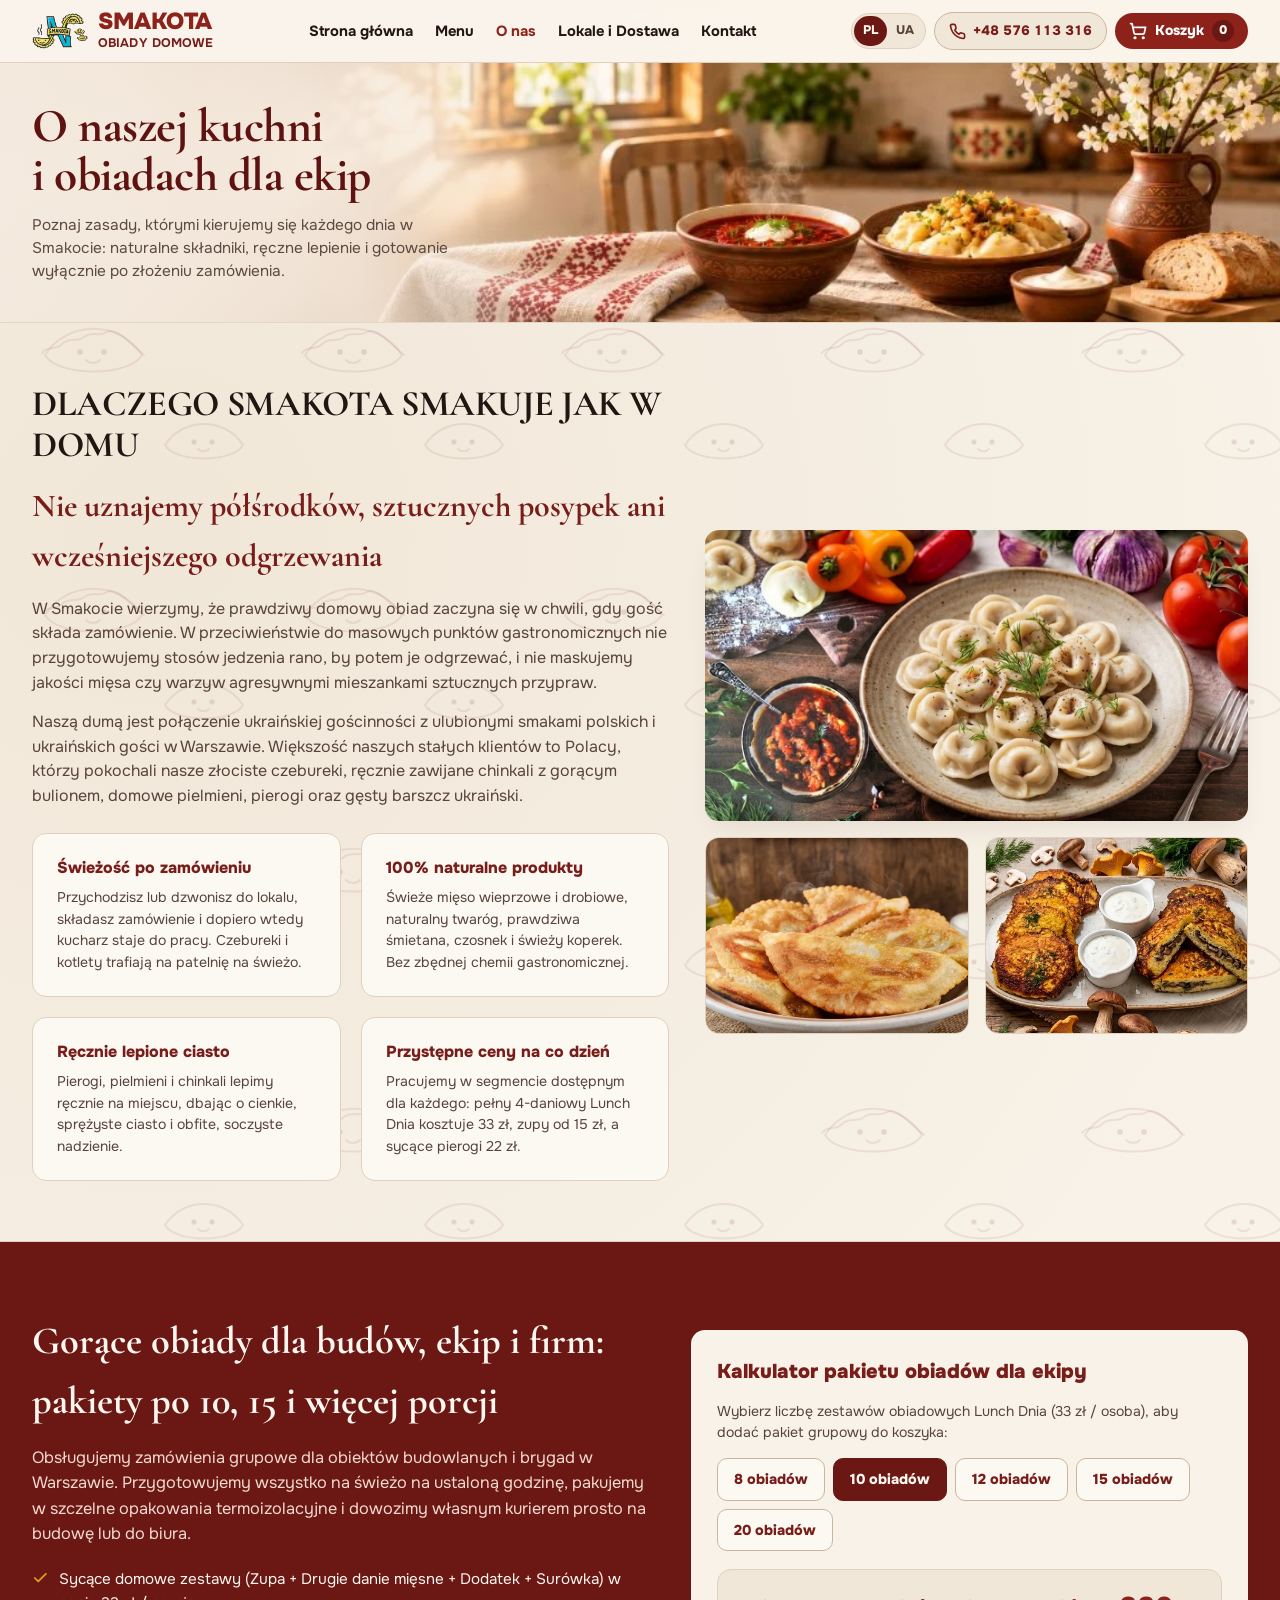
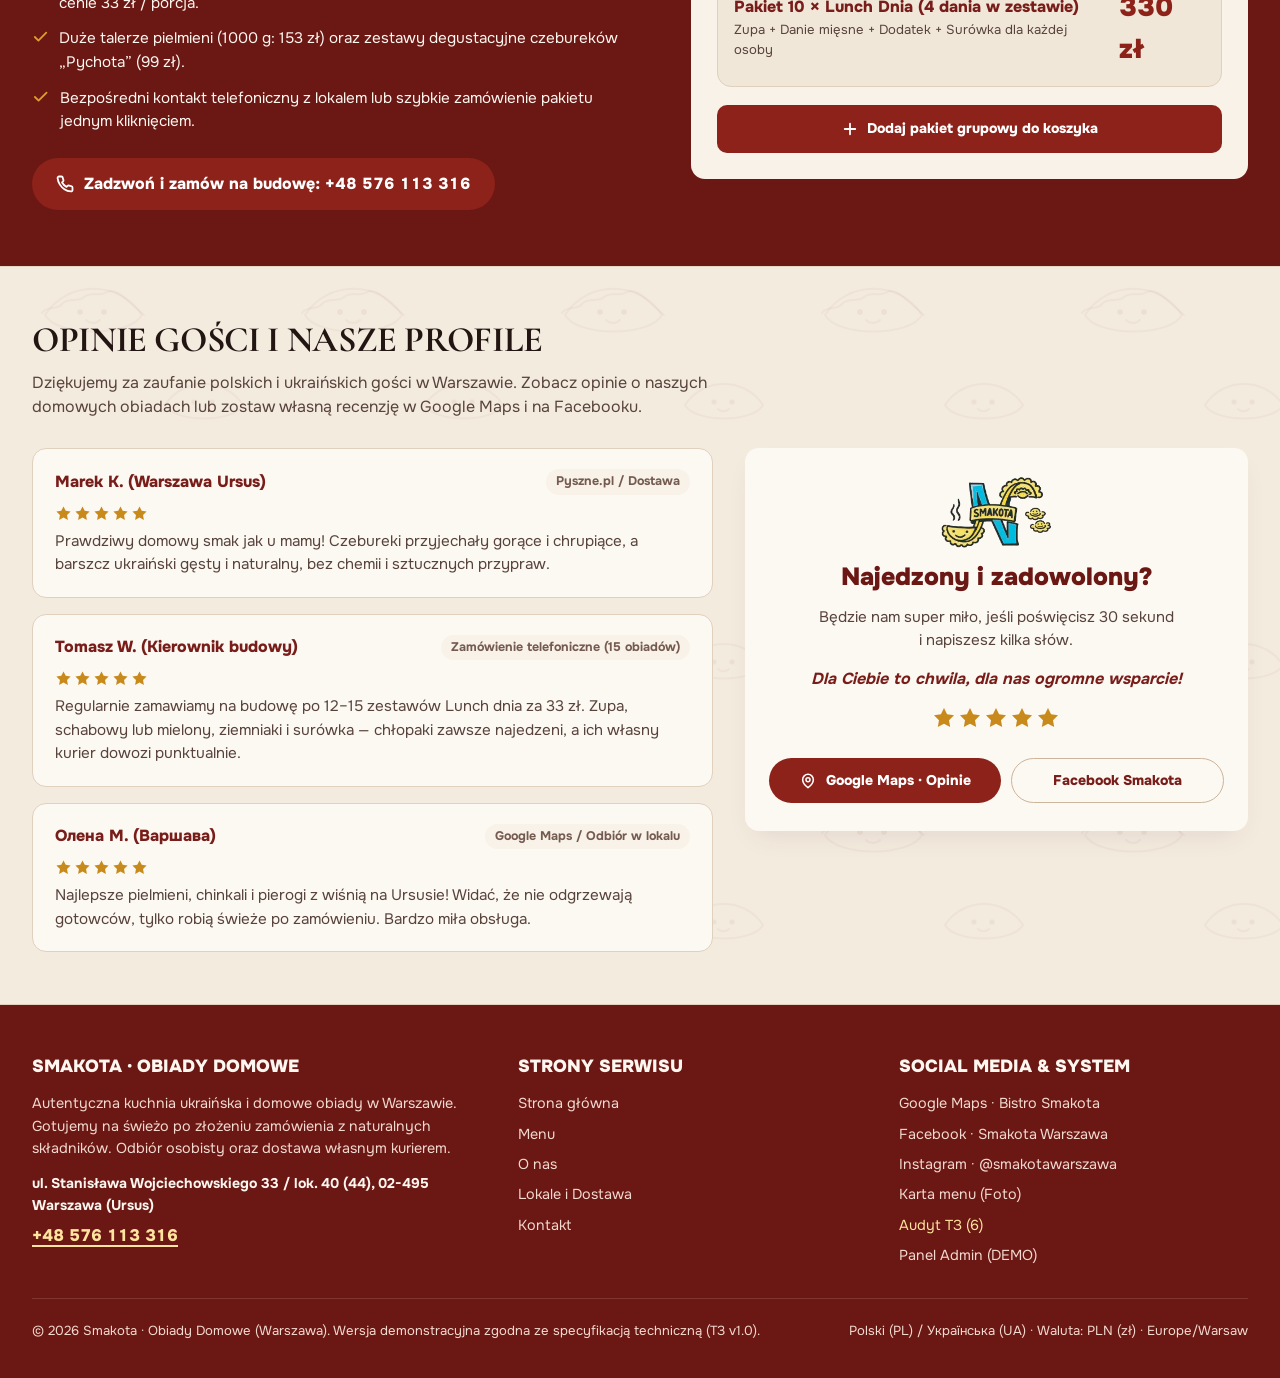
==== commit 66377302: "feat: remove wheat illustration from burger drawer and convert all images to WebP - Remove wheat bac" ====
--- a/about.html
+++ b/about.html
@@ -15,7 +15,7 @@
   <header class="site-header">
     <div class="container header-inner">
       <a href="index.html" class="brand-lockup">
-        <img src="img/smakota-logo.png" alt="Logo Smakota" class="brand-logo-img" width="56" height="42" />
+        <img src="img/smakota-logo.webp" alt="Logo Smakota" class="brand-logo-img" width="56" height="42" />
         <div class="brand-text-wrap">
           <span class="brand-title">SMAKOTA</span>
           <span class="brand-subtitle" data-i18n="brandSubtitle">OBIADY DOMOWE</span>
@@ -70,7 +70,7 @@
       </div>
 
       <div class="l1-hero-visual">
-        <img src="img/about-hero-table.jpg" alt="Domowy stół Smakota — barszcz ukraiński, pierogi, śmietana i świeży chleb na wyszywanym ręczniku" width="1024" height="192" />
+        <img src="img/about-hero-table.webp" alt="Domowy stół Smakota — barszcz ukraiński, pierogi, śmietana i świeży chleb na wyszywanym ręczniku" width="1024" height="192" />
       </div>
     </section>
 
@@ -111,10 +111,10 @@
           </div>
 
           <div style="display: flex; flex-direction: column; gap: 16px;">
-            <img src="img/clean/pielmieni.jpg" alt="Domowe Pielmieni Smakota" style="border-radius: var(--radius-card); box-shadow: var(--shadow-soft); width: 100%;" />
+            <img src="img/clean/pielmieni.webp" alt="Domowe Pielmieni Smakota" style="border-radius: var(--radius-card); box-shadow: var(--shadow-soft); width: 100%;" />
             <div style="display: grid; grid-template-columns: repeat(2, 1fr); gap: 16px;">
-              <img src="img/clean/czebureki.jpg" alt="Złociste czebureki Smakota" style="border-radius: var(--radius-card); border: 1px solid var(--border-warm); width: 100%; height: 100%; aspect-ratio: 4 / 3; object-fit: cover;" />
-              <img src="img/clean/placki.jpg" alt="Placki ziemniaczane Smakota" style="border-radius: var(--radius-card); border: 1px solid var(--border-warm); width: 100%; height: 100%; aspect-ratio: 4 / 3; object-fit: cover;" />
+              <img src="img/clean/czebureki.webp" alt="Złociste czebureki Smakota" style="border-radius: var(--radius-card); border: 1px solid var(--border-warm); width: 100%; height: 100%; aspect-ratio: 4 / 3; object-fit: cover;" />
+              <img src="img/clean/placki.webp" alt="Placki ziemniaczane Smakota" style="border-radius: var(--radius-card); border: 1px solid var(--border-warm); width: 100%; height: 100%; aspect-ratio: 4 / 3; object-fit: cover;" />
             </div>
           </div>
         </div>
@@ -188,7 +188,7 @@
           <div class="reviews-cards-stack" id="reviewsListContainer"></div>
 
           <aside class="table-tent-card">
-            <img src="img/smakota-logo.png" alt="Smakota Logo" class="tent-logo" width="112" height="80" />
+            <img src="img/smakota-logo.webp" alt="Smakota Logo" class="tent-logo" width="112" height="80" />
             <h3 class="tent-heading" data-i18n="tentHeading">Najedzony i zadowolony?</h3>
             <p class="tent-body" data-i18n="tentBody">
               Będzie nam super miło, jeśli poświęcisz 30 sekund i napiszesz kilka słów.
--- a/styles.css
+++ b/styles.css
@@ -4833,18 +4833,6 @@
   overflow-x: hidden;
 }
 
-.mobile-nav-wheat-bg {
-  position: absolute;
-  top: -4px;
-  right: -10px;
-  width: 142px;
-  height: 152px;
-  color: #B8936C;
-  opacity: 0.42;
-  pointer-events: none;
-  z-index: 0;
-}
-
 .mobile-nav-links,
 .mobile-nav-lang-row,
 .mobile-nav-card,
